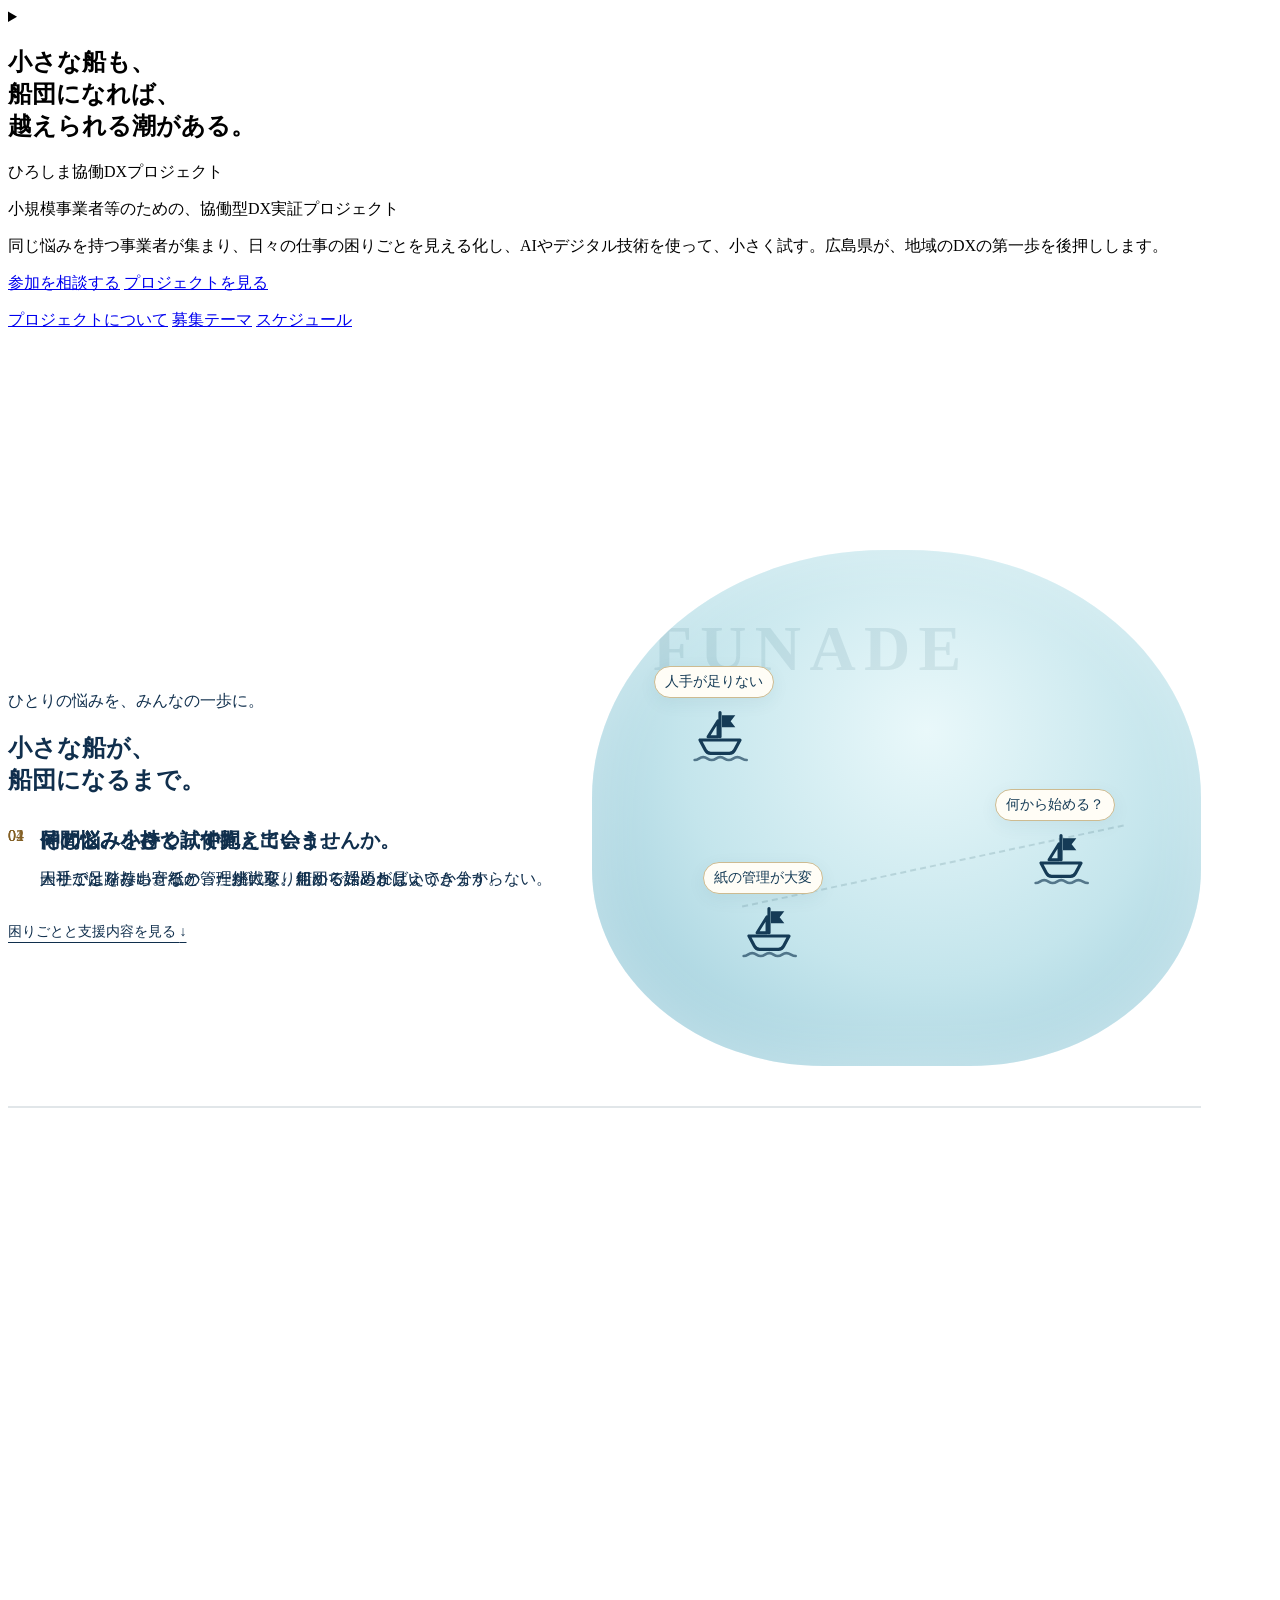
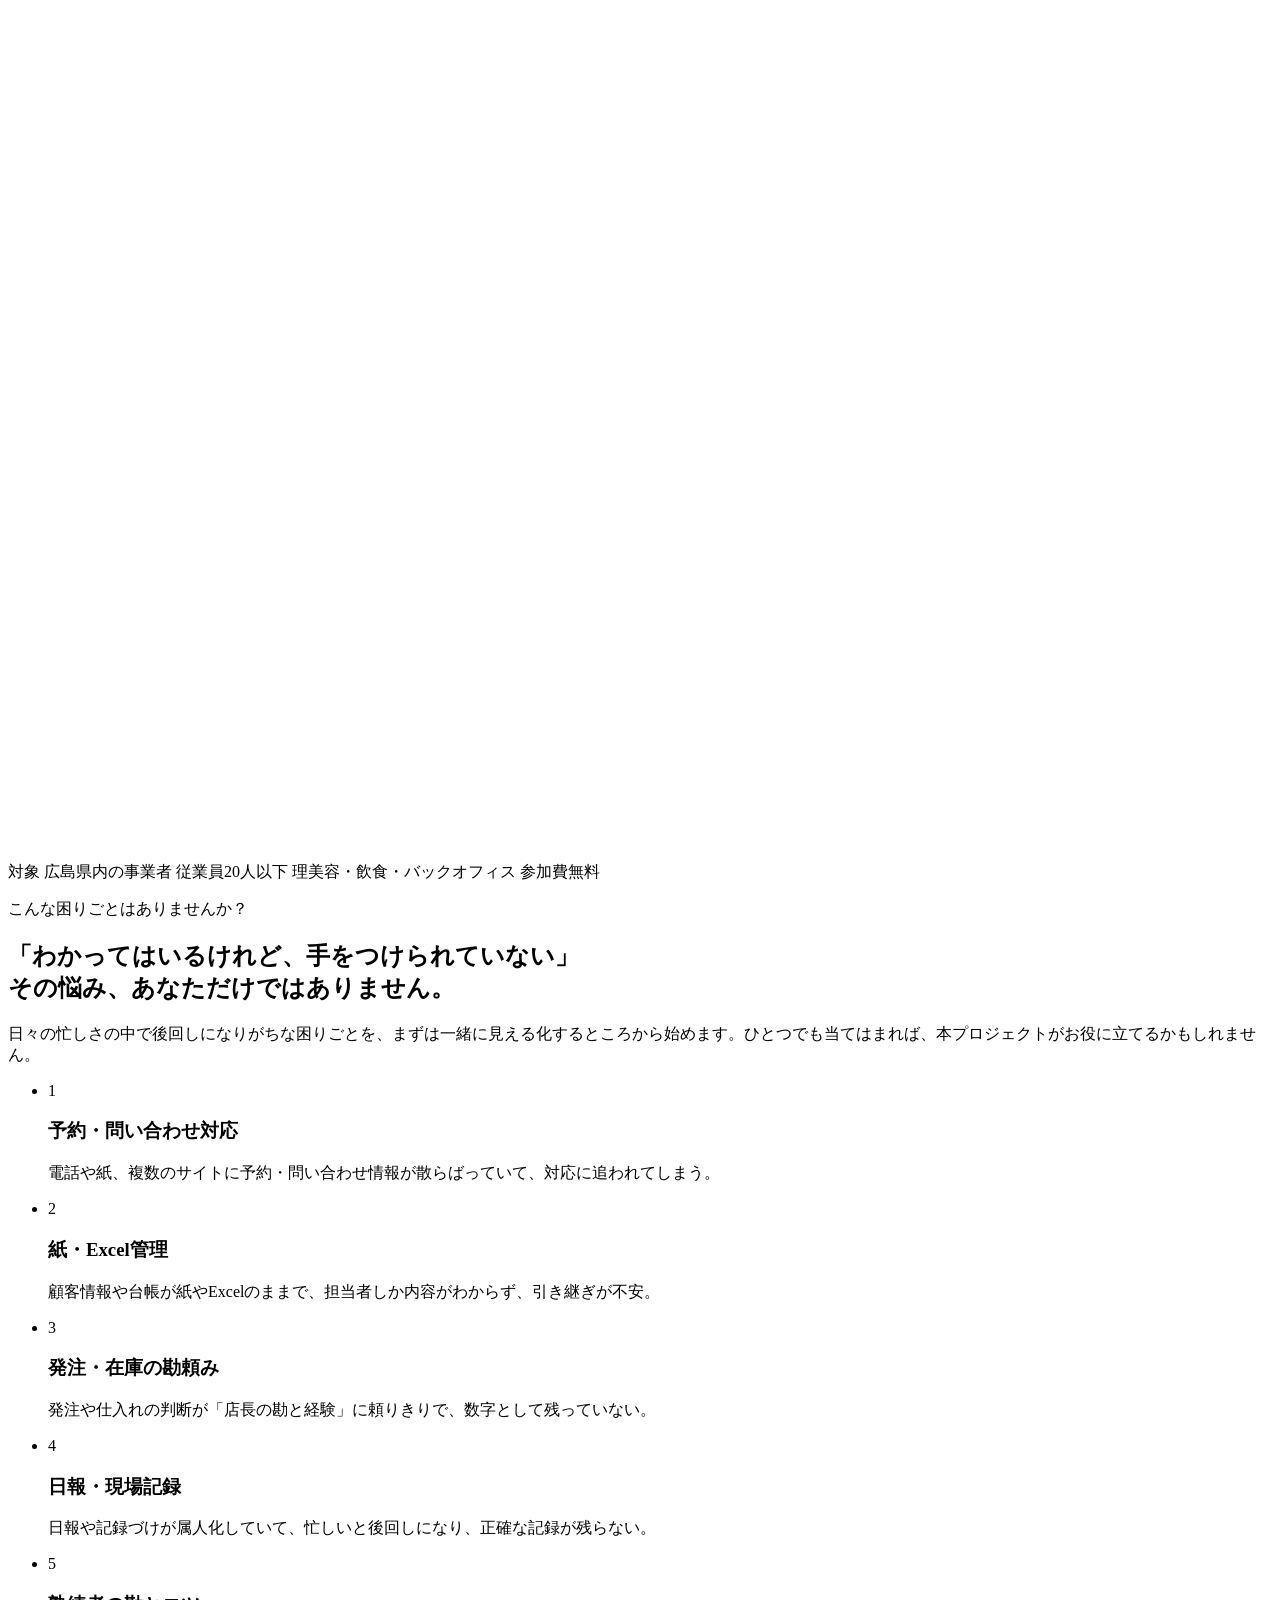
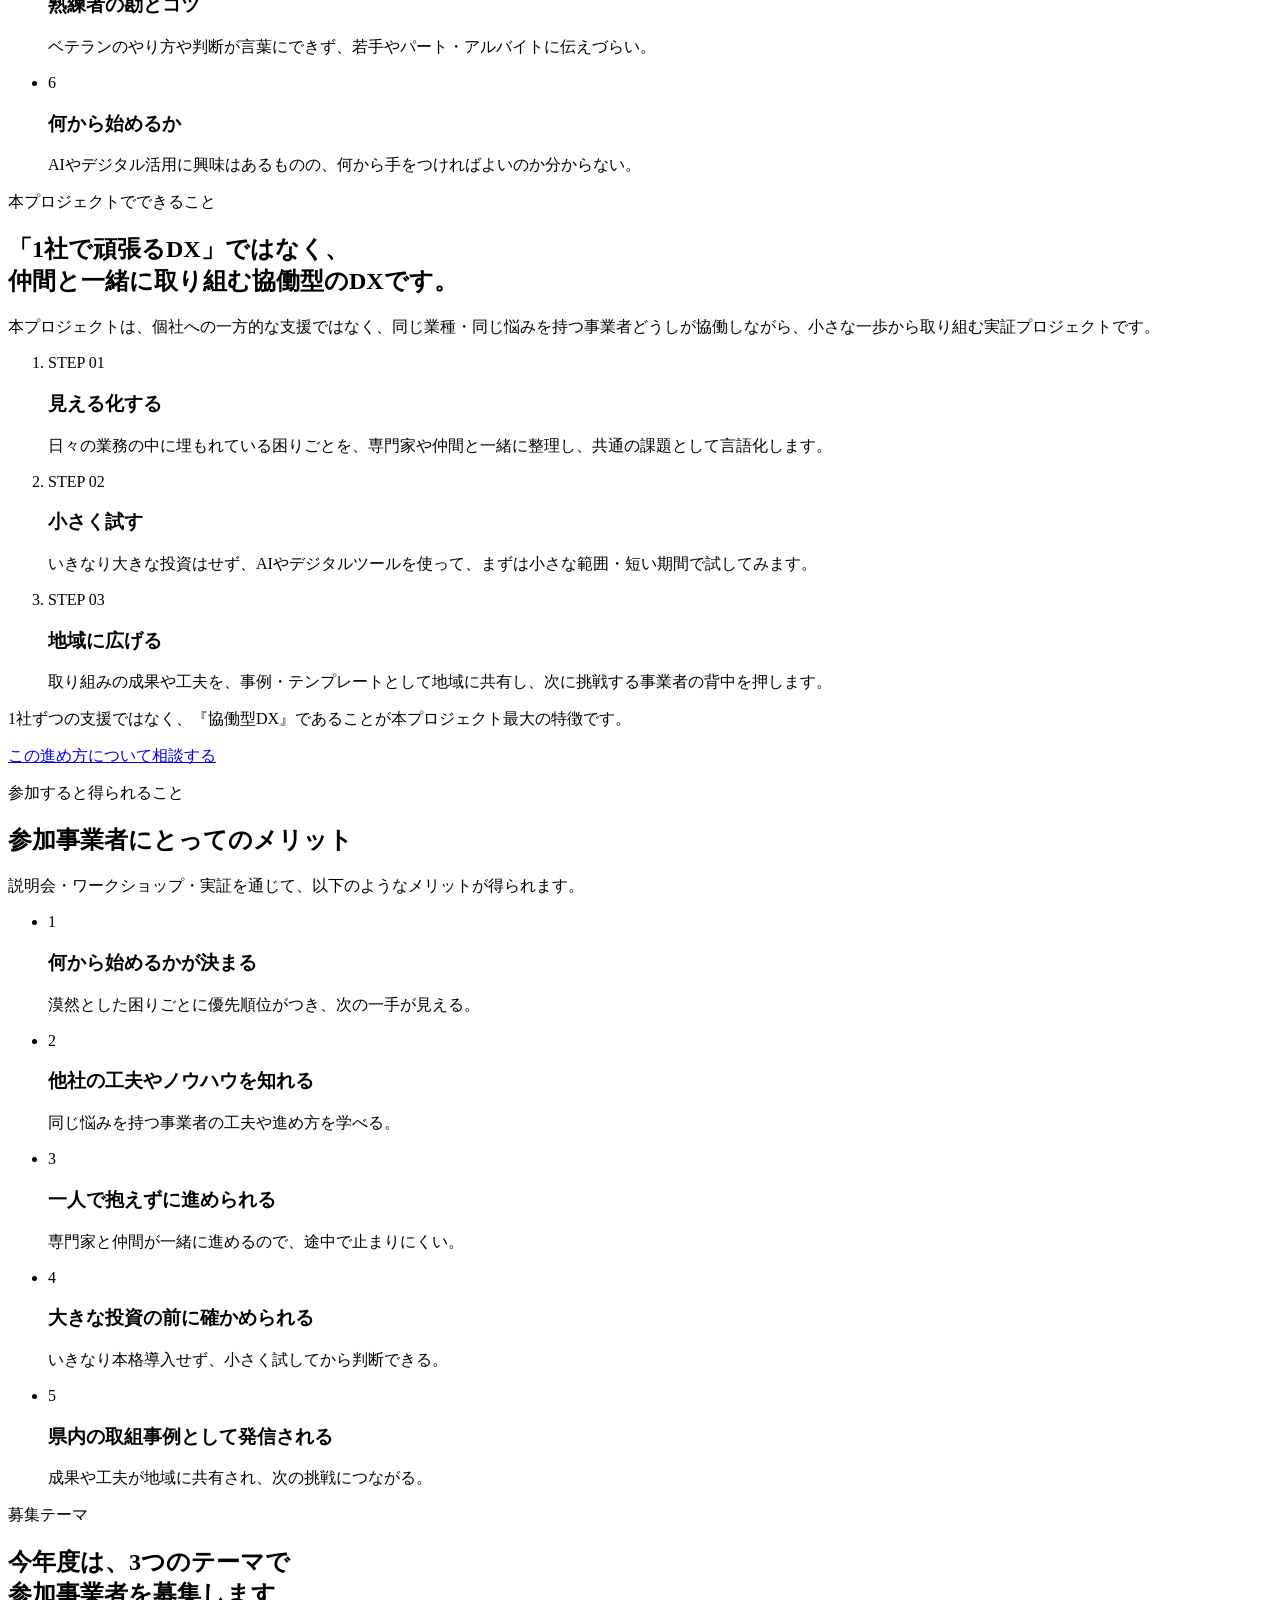
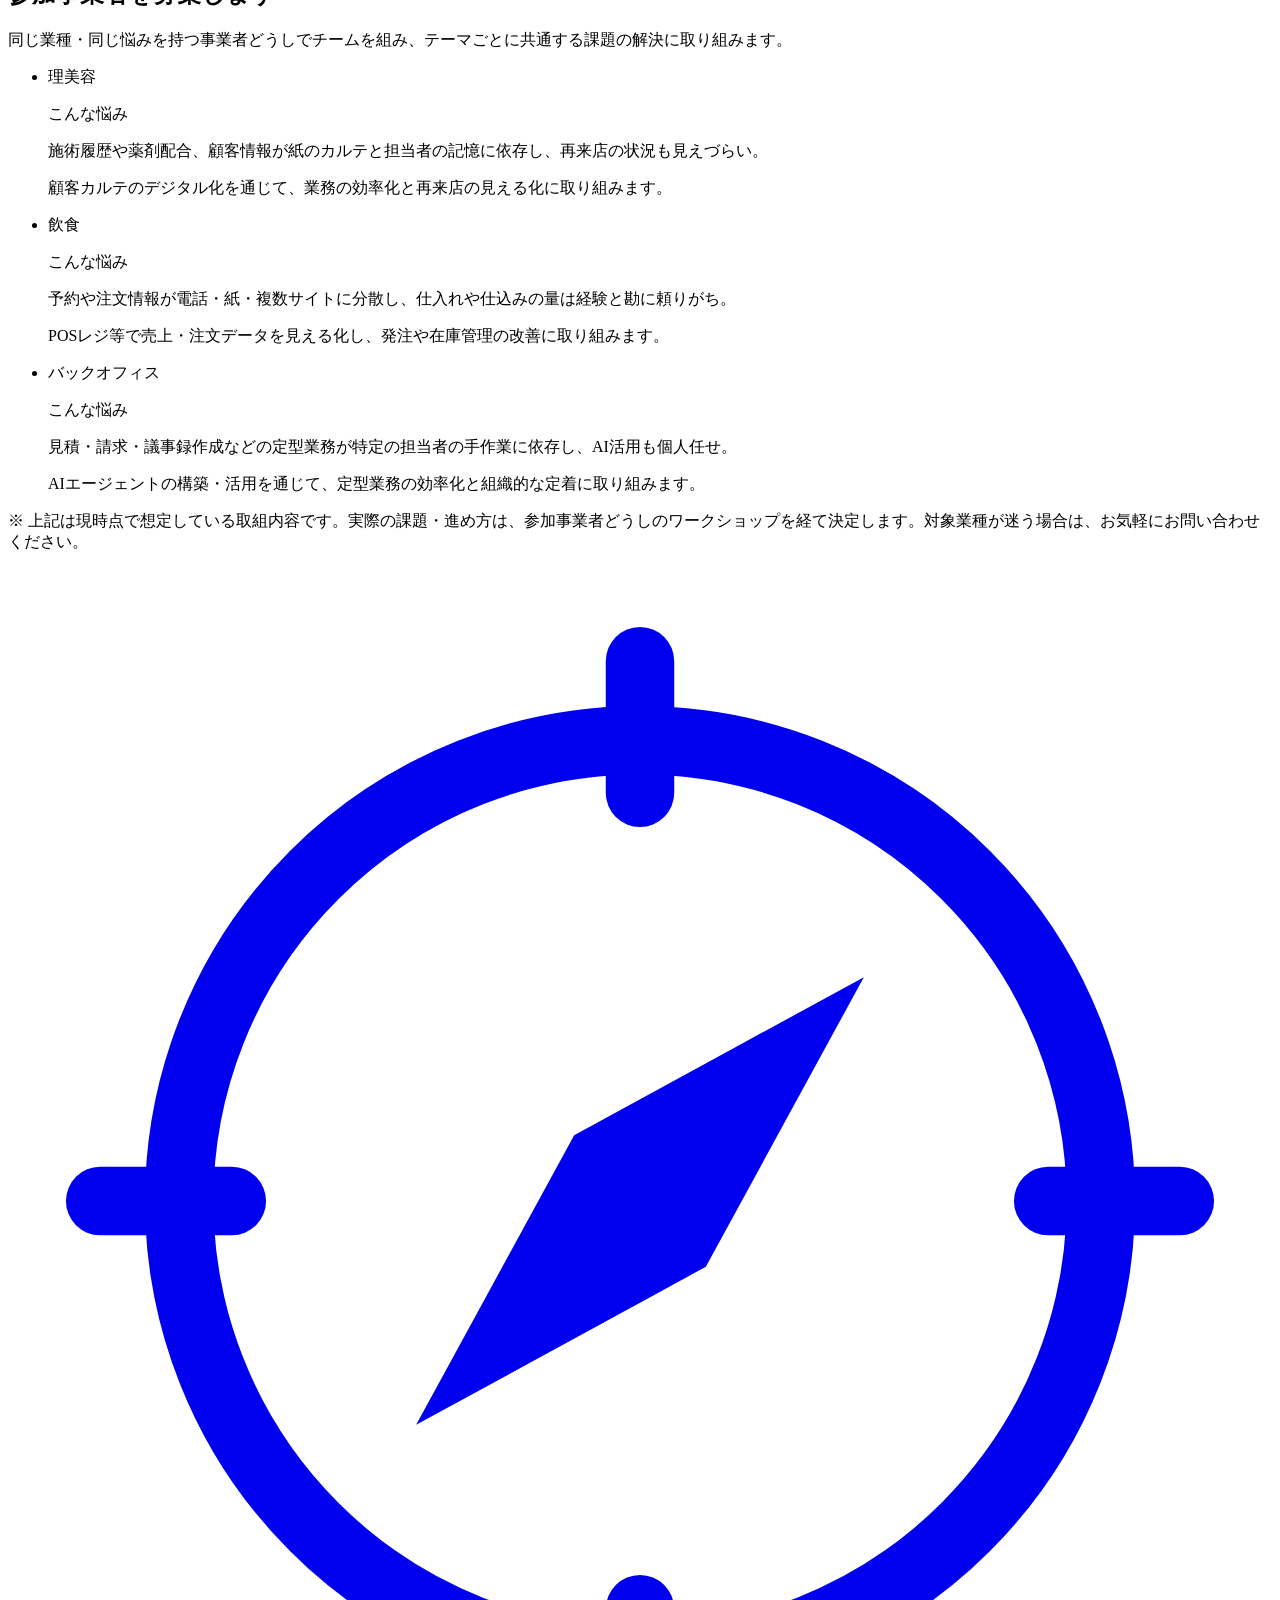
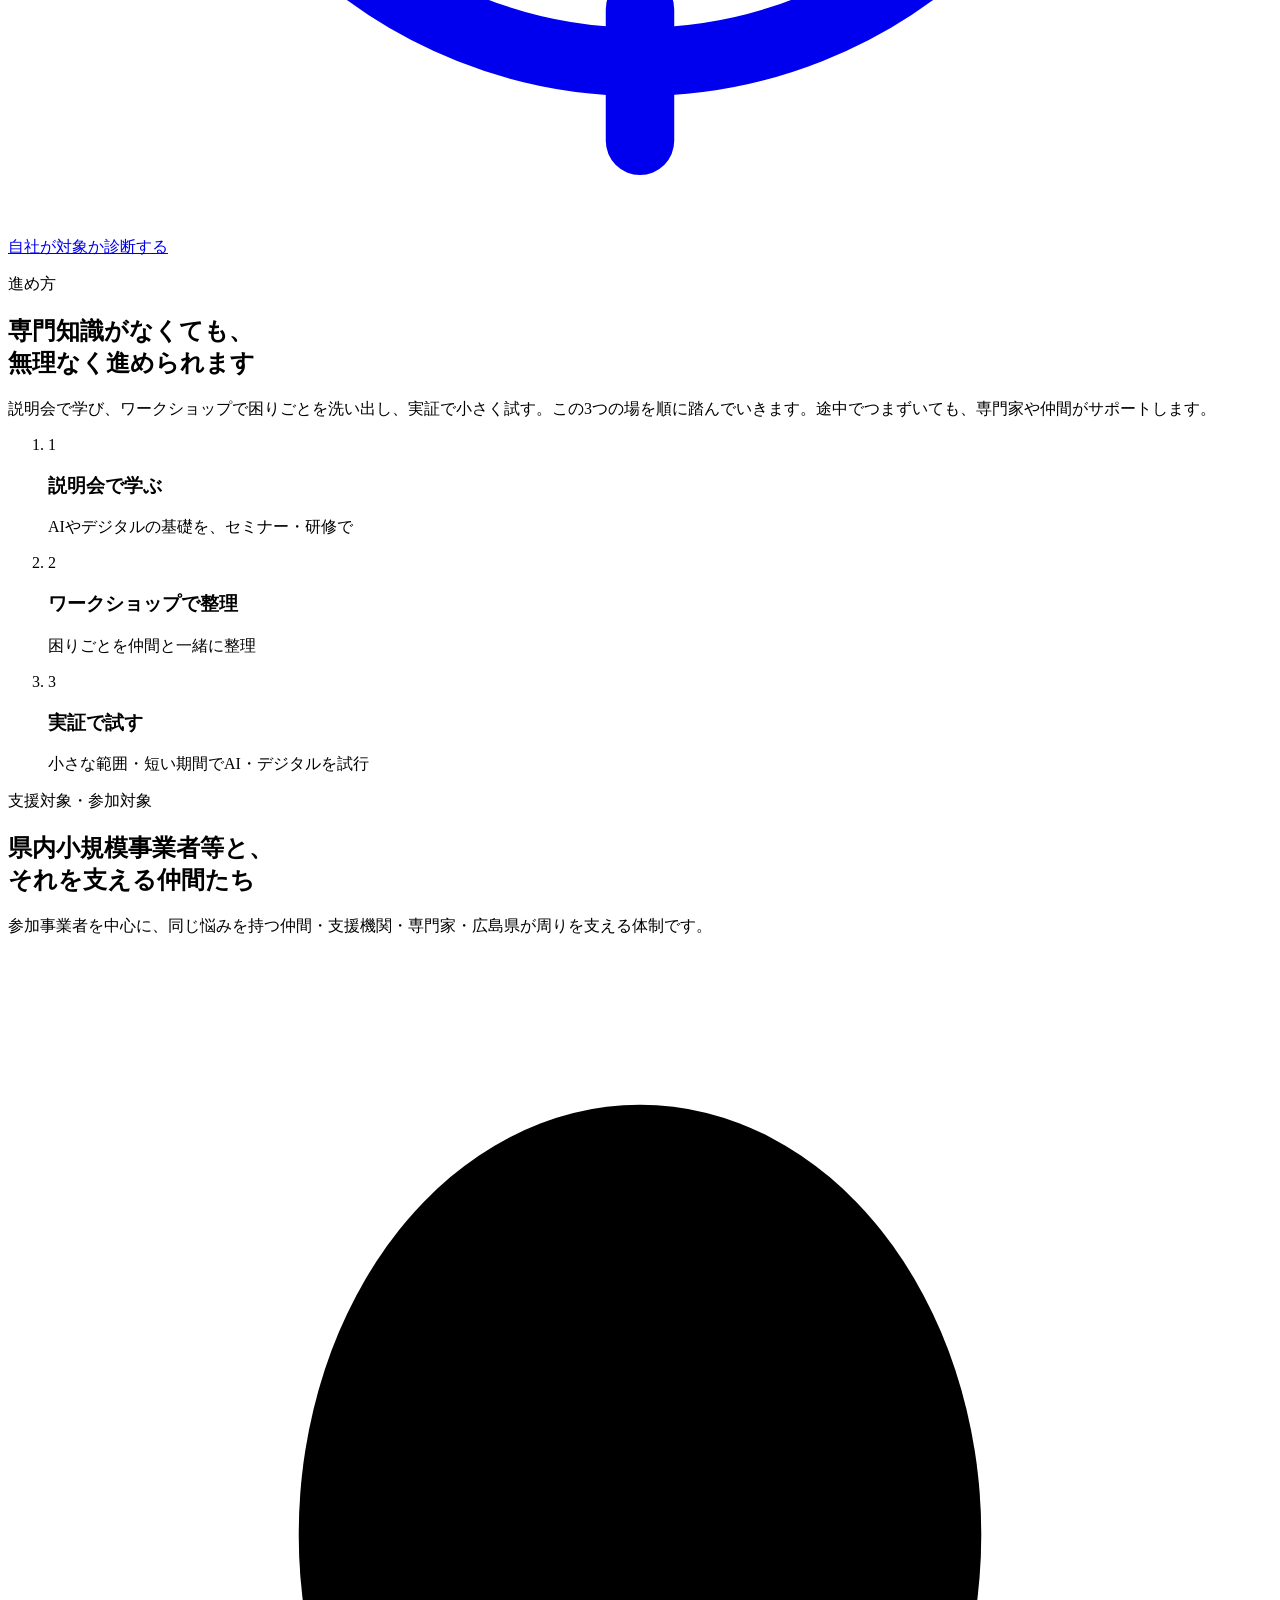
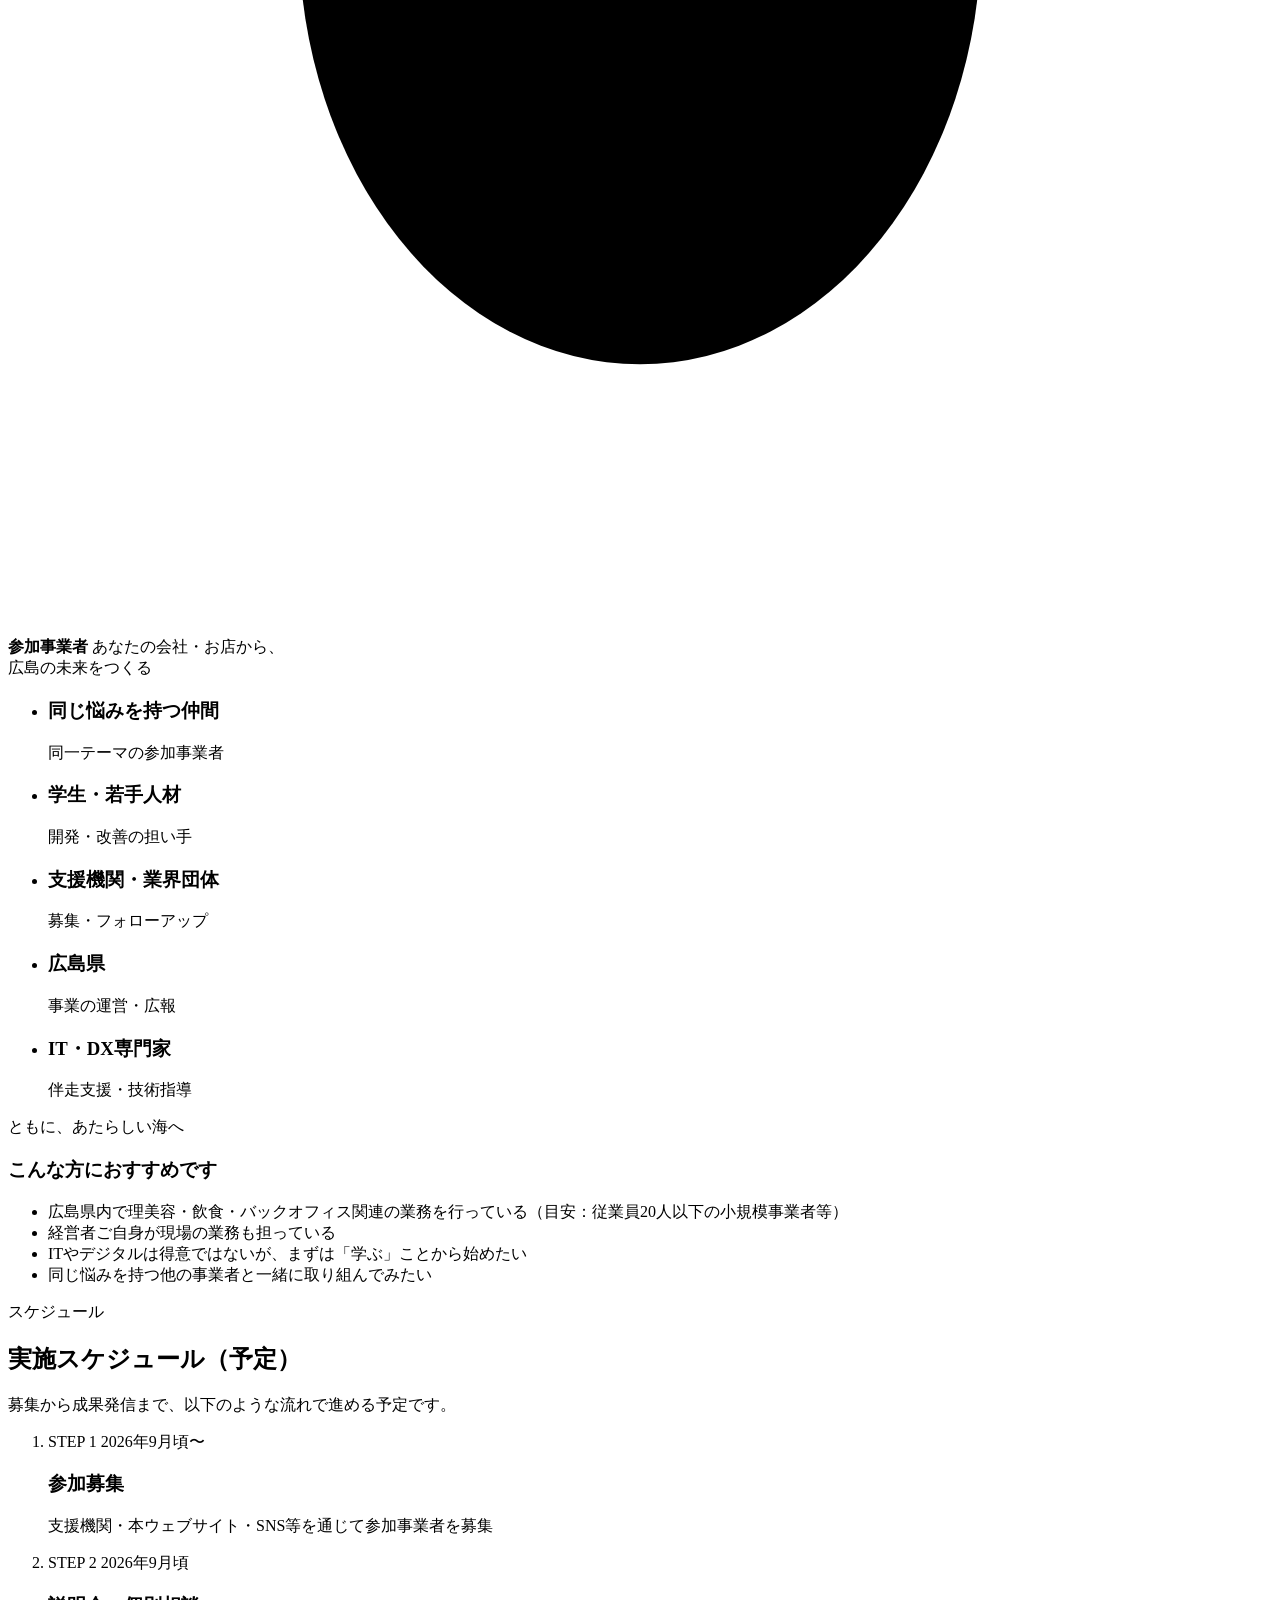
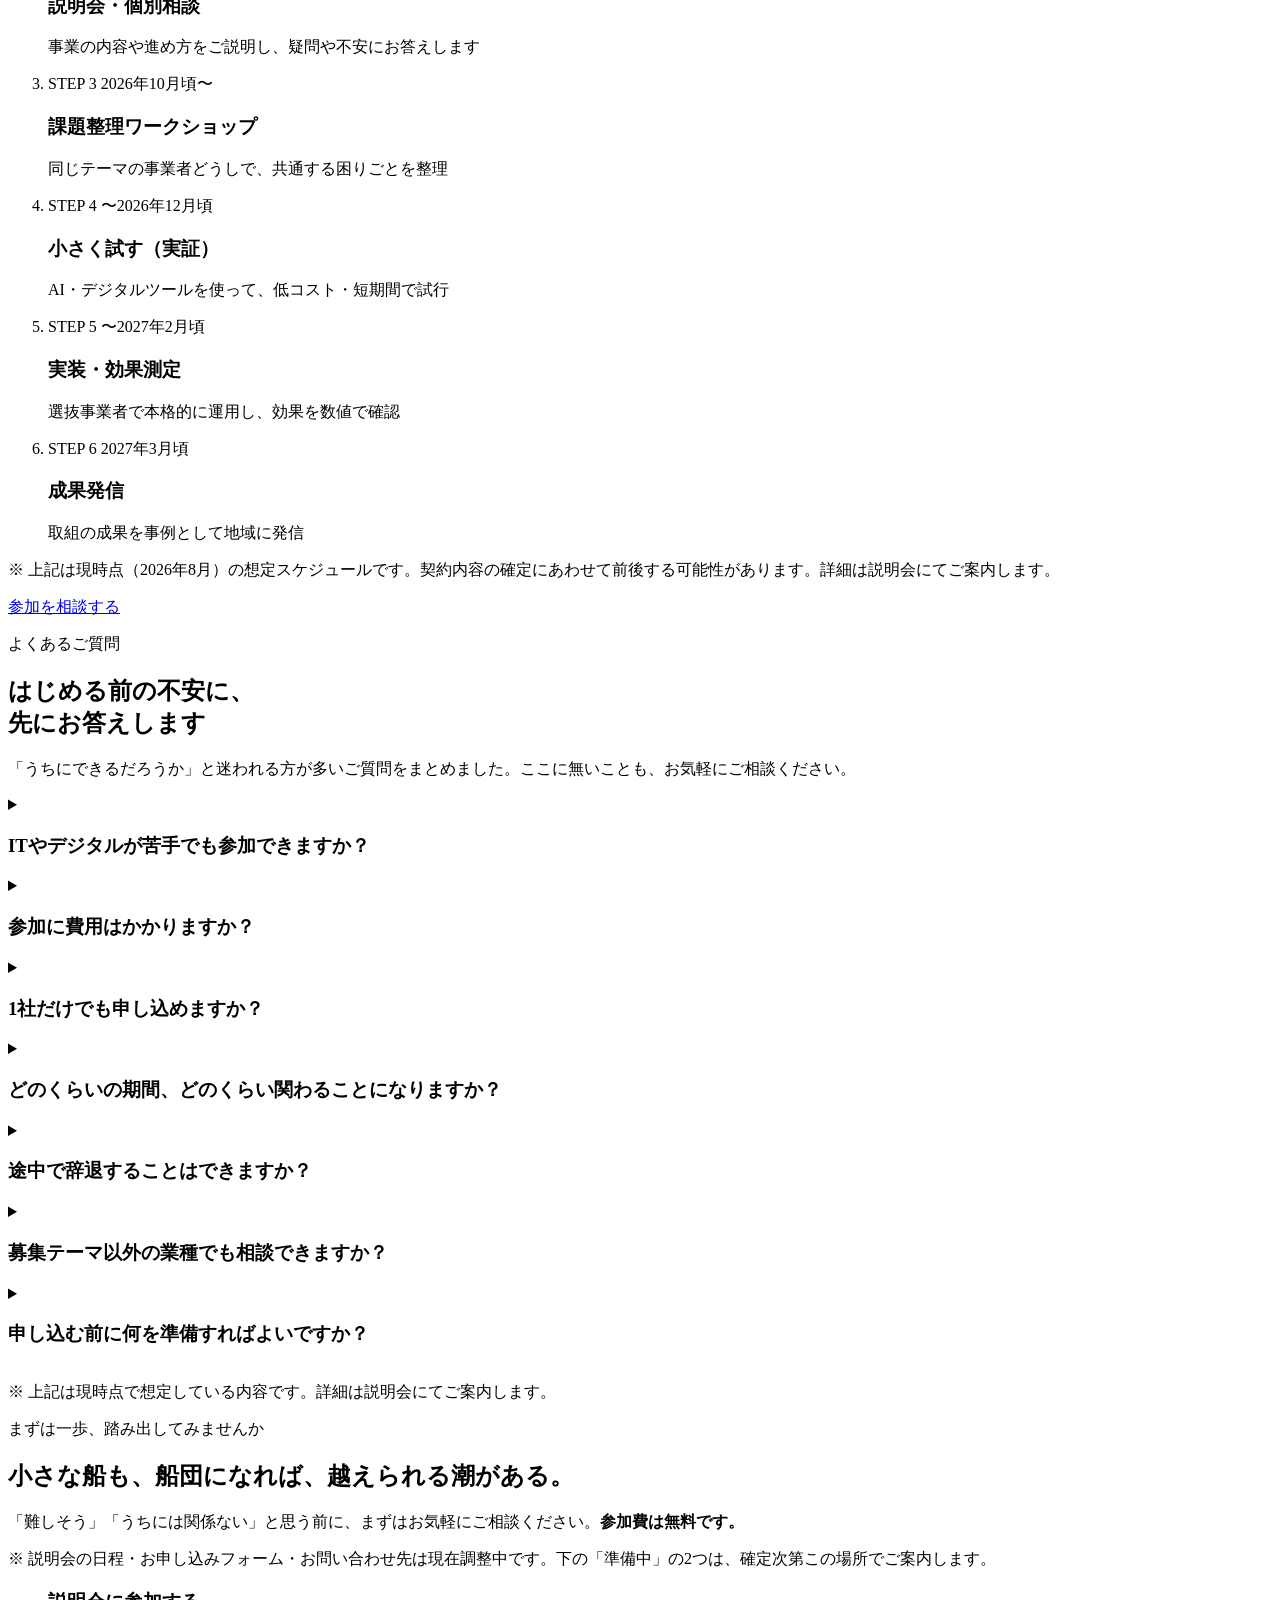
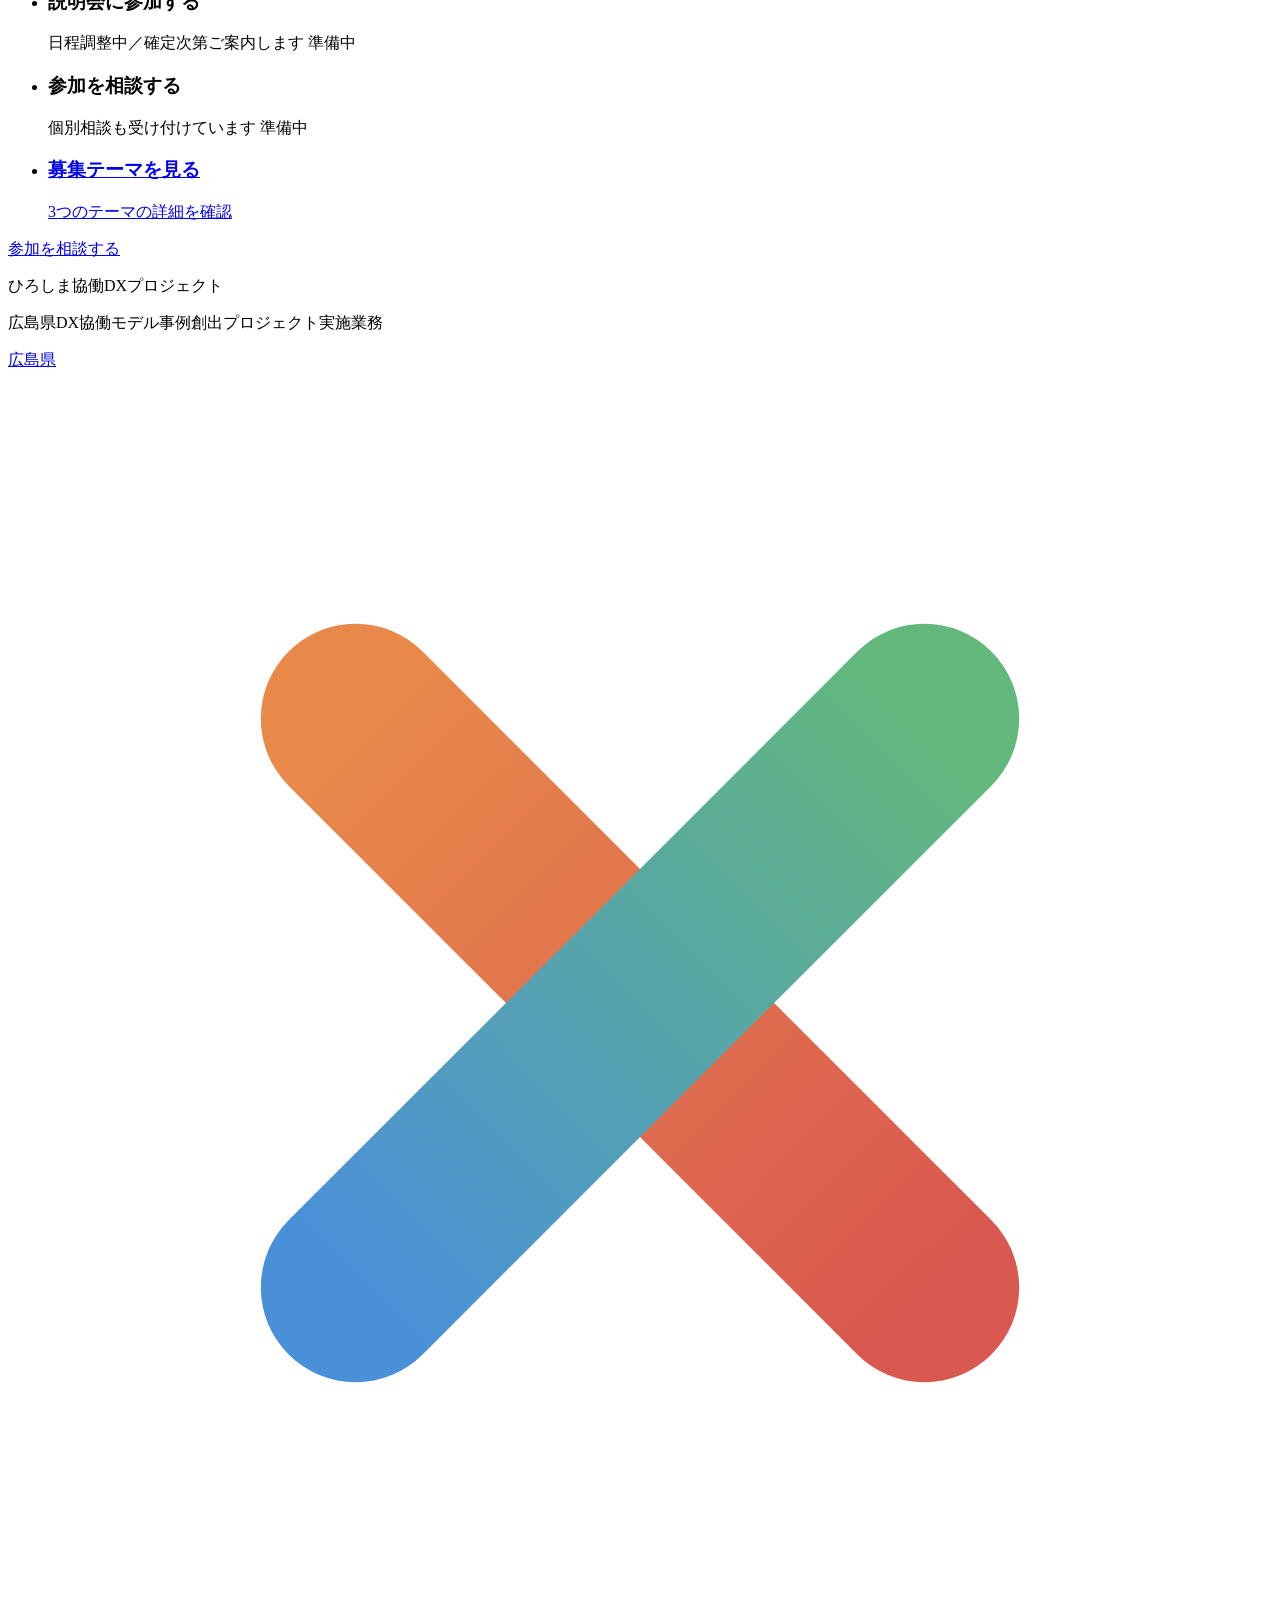
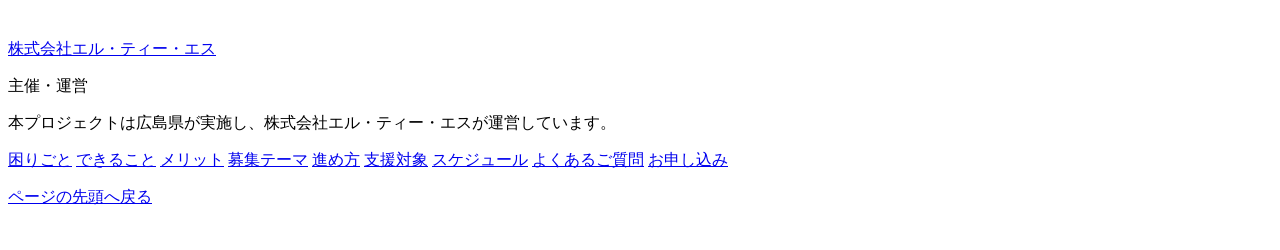
==== test/index.html @ 4c1bdf4c "Publish fleet scroll animation preview at /test without changing homepage" ====
<!DOCTYPE html>
<html lang="ja">
<head>
<meta charset="UTF-8">
<meta name="viewport" content="width=device-width, initial-scale=1">
<title>ひろしま協働DXプロジェクト｜小さな船も、船団になれば、越えられる潮がある。</title>
<meta name="description" content="広島県の小規模事業者等のための、協働型DX実証プロジェクト。同じ悩みを持つ事業者が集まり、困りごとを見える化し、AIやデジタル技術で小さく試します。">
<link rel="preconnect" href="https://fonts.googleapis.com">
<link rel="preconnect" href="https://fonts.gstatic.com" crossorigin>
<link href="https://fonts.googleapis.com/css2?family=Noto+Serif+JP:wght@600;700&family=Noto+Sans+JP:wght@400;500;700&display=swap" rel="stylesheet">
<link rel="stylesheet" href="/hiroshiyama_DX_PJ/style.css">
<!-- ヒーローの絵はCSSの background-image なので、ブラウザは style.css を
     読み終えるまで存在に気づけない。外部のフォントの読み込みも間に挟まるので、
     遅い回線では最初に見える絵の取得が後ろへずれる。先に取りに行かせる。
     media で昼の横／縦を出し分ける（CSSの切り替え条件と同じ形）。
     夜の絵は使う人だけが読むよう、script.js 側の先読みに任せる。 -->
<link rel="preload" as="image" fetchpriority="high"
      href="/hiroshiyama_DX_PJ/assets/img/backgrounds/hero-scene-wide.jpg"
      media="(min-width:1100px), (min-width:768px) and (min-aspect-ratio:13/10)">
<link rel="preload" as="image" fetchpriority="high"
      href="/hiroshiyama_DX_PJ/assets/img/backgrounds/hero-mobile.jpg"
      media="(max-aspect-ratio:13/10) and (max-width:1099px), (max-width:767px)">
<link rel="icon" href="/hiroshiyama_DX_PJ/assets/img/icons/logo-mark.png" type="image/png">
<meta property="og:type" content="website">
<meta property="og:title" content="ひろしま協働DXプロジェクト｜小さな船も、船団になれば、越えられる潮がある。">
<meta property="og:description" content="広島県の小規模事業者等のための、協働型DX実証プロジェクト。同じ悩みを持つ事業者が集まり、困りごとを見える化し、AIやデジタル技術で小さく試します。">
<meta property="og:image" content="/hiroshiyama_DX_PJ/assets/img/backgrounds/hero-scene-wide.jpg">
<meta name="twitter:card" content="summary_large_image">
<meta name="robots" content="noindex, nofollow">
<style>
/* Fleet narrative: isolated from the existing hero, creatures and night switch. */
.fleet-story{position:relative;margin:0;padding:48px 0;color:#102f4d}
.fleet-layout{display:grid;grid-template-columns:1fr 1.12fr;gap:40px;align-items:center}
.fleet-copy h2{margin:20px 0 28px}
.fleet-chapters{list-style:none;padding:0;margin:0;display:grid;gap:20px}
.fleet-chapters li{display:flex;gap:16px;align-items:flex-start}
.fleet-chapters li>span{font-family:var(--serif);color:#836025;font-size:16px;padding-top:3px}
.fleet-chapters h3{font-size:20px;line-height:1.6;margin:0 0 8px}
.fleet-chapters p{font-size:16px;line-height:1.9;margin:0}
.fleet-skip{display:inline-block;margin-top:28px;font-size:14px;text-underline-offset:6px;color:inherit}
.fleet-skip:focus-visible{outline:3px solid #8b662e;outline-offset:6px}
.fleet-ocean{position:relative;aspect-ratio:1.18;min-width:0;overflow:hidden;border-radius:48% 48% 38% 38%;background:radial-gradient(ellipse at 55% 35%,#e9f8fa 0%,#c4e5ec 52%,#95c7d7 100%);box-shadow:inset 0 0 60px #ffffff60}
.fleet-watermark{position:absolute;left:10%;top:12%;font-size:clamp(32px,5vw,68px);letter-spacing:.13em;color:#174d6319;font-weight:700}
.fleet-route{position:absolute;left:24%;right:12%;top:61%;height:1px;border-top:2px dashed #62899480;transform:rotate(-12deg);opacity:.5}
.fleet-boat{position:absolute;left:var(--x);top:var(--y);width:64px;transform:translate(-50%,-50%);color:#153b56;text-align:center;will-change:auto}
.fleet-boat svg{display:block;width:100%;height:auto;padding:6px}
.fleet-boat-0{--x:46%;--y:42%}
.fleet-boat-1{--x:31%;--y:61%}
.fleet-boat-2{--x:57%;--y:65%}
.fleet-boat-3{--x:73%;--y:44%;color:#78521b}
.fleet-label{position:absolute;bottom:100%;left:50%;transform:translateX(-50%);white-space:nowrap;background:#fffdf6;border:1px solid #cdbb91;border-radius:999px;padding:6px 10px;font-size:14px;color:#153b56;box-shadow:0 5px 18px #244f6010}
.fleet-destination{position:absolute;bottom:10%;left:8%;right:8%;text-align:center;font-size:16px;font-weight:700;color:#173b51}
.fleet-destination span{margin-left:8px}
.fleet-progress{display:none}
.fleet-story.is-enhanced .fleet-chapters{display:grid}
.fleet-story.is-enhanced .fleet-chapters li{grid-area:1/1;opacity:0;visibility:hidden;pointer-events:none}
.fleet-story.is-enhanced .fleet-chapters li.is-current{opacity:1;visibility:visible}
.fleet-story.is-enhanced .fleet-progress{display:block;grid-column:1/-1;height:2px;background:#173b5120}
.fleet-progress>span{display:block;width:100%;height:100%;background:#967137;transform:scaleX(var(--fleet-p,0));transform-origin:left}
.fleet-story.is-pinned{height:235svh;padding:0}
.fleet-story.is-pinned .fleet-stage{position:sticky;top:0;min-height:100svh;display:flex;align-items:center;padding:48px 0}
.fleet-story.is-pinned .fleet-layout{width:min(100% - 48px,var(--wrap))}
.is-night .fleet-story{color:#edf6fb}
.is-night .fleet-chapters li>span{color:#e1c687}
.is-night .fleet-ocean{background:radial-gradient(ellipse at 55% 35%,#244e64,#112e46);box-shadow:inset 0 0 60px #081d3630}
.is-night .fleet-boat{color:#d9edf5}
.is-night .fleet-boat-3{color:#e7c786}
.is-night .fleet-watermark{color:#d4eef01a}
.is-night .fleet-destination{color:#eaf5fb}
@media(max-width:767px){
 .fleet-story{padding:36px 0}
 .fleet-layout{grid-template-columns:1fr;gap:24px}
 .fleet-copy h2{font-size:28px;margin:16px 0 24px}
 .fleet-chapters h3{font-size:18px}
 .fleet-ocean{aspect-ratio:1.3;max-width:520px;width:100%;margin:auto}
 .fleet-boat{width:48px}
 .fleet-label{font-size:14px;padding:4px 7px}
 .fleet-destination{font-size:14px;bottom:7%}
 .fleet-watermark{font-size:36px}
 .fleet-story.is-enhanced .fleet-chapters{min-height:160px}
}
@media(prefers-reduced-motion:reduce){
 .fleet-story .fleet-boat{will-change:auto}
}

</style>
</head>
<body>

<!-- スマホ用の目次（767px以下でだけ出る）。
     スマホではヒーローのページ内ナビを出しておらず、途中から別の節へ飛ぶ
     手段がフッターの目次（最下部）しか無かった（依頼主 2026-09-08）。

     開閉は <details> が持っている。**JSが無くても開いて閉じられる。**
     script.js は「リンクを押したら閉じる」「Escで閉じる」だけを上乗せする。

     本文より前に置いてあるのは、キーボードで最初に辿り着けるようにするため。 -->
<details class="menu" id="menu">
  <summary class="menu-btn" aria-label="メニュー"><span class="menu-bars" aria-hidden="true"></span></summary>
  <nav class="menu-panel" aria-label="メニュー">
    <a href="#what">できること</a>
    <a href="#benefit">メリット</a>
    <a href="#themes">募集テーマ</a>
    <a href="#flow">進め方</a>
    <a href="#entry">お申し込み</a>
    <a class="menu-cta" href="#entry">参加を相談する</a>
  </nav>
</details>

<main>

<!-- ============================================================
     1. ヒーロー（水面）
     ============================================================ -->
<section id="hero" class="section tier-shallow hero" aria-label="ファーストビュー">
  <div class="hero-art" aria-hidden="true"></div>

  <div class="wrap hero-inner">
    <div class="hero-panel">
      <h1 class="hero-title"><span class="brush brush-gold">小さな</span>船も、<br>船団になれば、<br>越えられる<span class="brush brush-blue">潮がある</span>。</h1>

      <!-- 名前に3秒マウスを乗せると、ページ全体が夜の海に切り替わる
           （script.js）。もう一度3秒乗せると昼へ戻る。隠し要素だが、
           キーボードでも Enter / Space で同じことができるようにしてある。
           JSが動かなくても、ただの見出しとして成立する。 -->
      <p class="hero-brand" data-nightswitch tabindex="0" role="button"
         aria-pressed="false" aria-label="FUNADE ひろしま協働DXプロジェクト。昼と夜の背景を切り替えます">
        <!-- ロゴは文字段の幅いっぱいに置く。もらった完成イメージでは
             「ロゴの幅＝タイトルの行幅（画面の約38%）」で、左端もタイトルと
             揃っている。小さく中央寄りに置くと締まらない。
             389px以下だけ縦組み（印の下に文字）に切り替える。横組みのままだと
             印と文字を狭い幅に詰め込むぶん、文字が小さくなりすぎる。
             どちらも同じ内容なので読み上げは <img> の alt 1つで足りる。 -->
        <picture class="hero-logo">
          <source media="(max-width:389px)" srcset="/hiroshiyama_DX_PJ/assets/img/logos/funade-v.webp" width="714" height="520">
          <img src="/hiroshiyama_DX_PJ/assets/img/logos/funade-h.webp" width="1436" height="300"
               alt="FUNADE ともに、あたらしい海へ" onerror="this.closest('picture').remove()">
        </picture>
        <span>ひろしま協働<span class="gold">DX</span>プロジェクト</span>
      </p>
      <p class="hero-sub">小規模事業者等のための、協働型DX実証プロジェクト</p>

      <p class="hero-lead">同じ悩みを持つ事業者が集まり、日々の仕事の困りごとを見える化し、AIやデジタル技術を使って、小さく試す。広島県が、地域のDXの第一歩を後押しします。</p>

      <p class="hero-cta">
        <a class="btn btn-primary" href="#entry">参加を相談する</a>
        <a class="btn btn-ghost" href="#what">プロジェクトを見る</a>
      </p>
    </div>

    <nav class="hero-nav" aria-label="ページ内リンク">
      <a href="#what">プロジェクトについて<span class="chev" aria-hidden="true"></span></a>
      <a href="#themes">募集テーマ<span class="chev" aria-hidden="true"></span></a>
      <a href="#schedule">スケジュール<span class="chev" aria-hidden="true"></span></a>
    </nav>
  </div>
</section>

<!-- 協働を船団で伝える。JSなし・動き軽減時は全説明と完成形を表示。 -->
<section id="fleet-story" class="fleet-story" aria-labelledby="fleet-title">
  <div class="fleet-stage">
    <div class="wrap fleet-layout">
      <div class="fleet-copy">
        <p class="eyebrow">ひとりの悩みを、みんなの一歩に。</p>
        <h2 id="fleet-title">小さな船が、<br>船団になるまで。</h2>
        <ol class="fleet-chapters">
          <li><span>01</span><div><h3>その悩み、ひとりで抱えていませんか。</h3><p>人手が足りない。紙の管理が大変。何から始めればいいか分からない。</p></div></li>
          <li><span>02</span><div><h3>同じ悩みを持つ、仲間と出会う。</h3><p>困りごとを持ち寄ると、一緒に取り組める課題が見えてきます。</p></div></li>
          <li><span>03</span><div><h3>専門家も加わり、進め方を考える。</h3><p>AIやデジタルの専門家が、最初の一歩を一緒に考えます。</p></div></li>
          <li><span>04</span><div><h3>仲間と、小さく試す。</h3><p>一社では踏み出せなかった挑戦を、船団で始めましょう。</p></div></li>
        </ol>
        <a class="fleet-skip" href="#pain">困りごとと支援内容を見る <span aria-hidden="true">↓</span></a>
      </div>
      <div class="fleet-ocean" role="img" aria-label="同じ悩みを持つ3隻の船に専門家の船が加わり、船団として同じ方向へ進む図">
        <span class="fleet-watermark" aria-hidden="true">FUNADE</span>
        <div class="fleet-route" aria-hidden="true"></div>
        <div class="fleet-boat fleet-boat-0" aria-hidden="true"><span class="fleet-label">人手が足りない</span><svg viewBox="0 0 48 48"><use href="#ic-ship"></use></svg></div><div class="fleet-boat fleet-boat-1" aria-hidden="true"><span class="fleet-label">紙の管理が大変</span><svg viewBox="0 0 48 48"><use href="#ic-ship"></use></svg></div><div class="fleet-boat fleet-boat-2" aria-hidden="true"><span class="fleet-label">何から始める？</span><svg viewBox="0 0 48 48"><use href="#ic-ship"></use></svg></div><div class="fleet-boat fleet-boat-3" aria-hidden="true"><span class="fleet-label">専門家</span><svg viewBox="0 0 48 48"><use href="#ic-ship"></use></svg></div>
        <p class="fleet-destination" aria-hidden="true">ともに、あたらしい海へ <span>→</span></p>
      </div>
      <div class="fleet-progress" aria-hidden="true"><span></span></div>
    </div>
  </div>
</section>

<!-- ヒーロー直後から main の終わりまでを覆うレール。
     この最後に追従CTAを置く。position:sticky の bottom は「下へ流れ去る
     のを止める」働きなので、要素の自然位置がレールの末尾＝常に画面の下に
     あることで、ずっと下端に留まる。レールの上端より上へは動けないので、
     ヒーローを読み終えるまでは現れない。JSは要らない。 -->
<div class="cta-rail">

<!-- 対象条件をページの頭で示す。「うちは対象か」がこの読み手の最初の関門
     なのに、これまでは8つ目のセクション（支援体制）まで出てこなかった。
     ここに置く4つはすべて確定している内容。カードにもイラストにもせず、
     1行の帯に留めるのは、ヒーローの余韻を切らずに事実だけ渡すため。 -->
<div class="wrap">
  <p class="terms-bar">
    <span class="terms-label">対象</span>
    <span class="terms-item">広島県内の事業者</span>
    <span class="terms-item">従業員20人以下</span>
    <span class="terms-item">理美容・飲食・バックオフィス</span>
    <span class="terms-free">参加費無料</span>
  </p>
</div>
<!-- ============================================================
     2. 困りごと（浅瀬）
     ============================================================ -->
<section id="pain" class="section sec-pain tier-shallow" aria-labelledby="pain-h">
  <div class="creatures" aria-hidden="true">
    <img class="creature a-swim s1" src="/hiroshiyama_DX_PJ/assets/img/creatures/fish-school-1.webp" width="340" height="176" alt="" loading="lazy" decoding="async" onerror="this.remove()">
    <img class="creature a-sway s2" src="/hiroshiyama_DX_PJ/assets/img/creatures/seaweed.webp" width="230" height="723" alt="" loading="lazy" decoding="async" onerror="this.remove()">
    <img class="creature a-swim s3" src="/hiroshiyama_DX_PJ/assets/img/creatures/fish-school-2.webp" width="340" height="144" alt="" loading="lazy" decoding="async" onerror="this.remove()">
    <img class="creature a-swim s4" src="/hiroshiyama_DX_PJ/assets/img/creatures/fish-school-1.webp" width="340" height="176" alt="" loading="lazy" decoding="async" onerror="this.remove()">
    <img class="creature a-sway s5" src="/hiroshiyama_DX_PJ/assets/img/creatures/seaweed.webp" width="230" height="723" alt="" loading="lazy" decoding="async" onerror="this.remove()">
    <img class="creature a-crawl b1" src="/hiroshiyama_DX_PJ/assets/img/creatures/crab-blue.webp" width="460" height="285" alt="" loading="lazy" decoding="async" onerror="this.remove()">
  </div>
  <div class="wrap">
    <p class="eyebrow">こんな困りごとはありませんか？</p>
    <h2 id="pain-h"><span class="h-rule">「わかってはいるけれど、手をつけられていない」<br>その悩み、あなただけではありません。</span></h2>
    <p class="lead">日々の忙しさの中で後回しになりがちな困りごとを、まずは一緒に見える化するところから始めます。ひとつでも当てはまれば、本プロジェクトがお役に立てるかもしれません。</p>

    <ul class="grid grid-3">
      <li class="card">
        <div class="card-head"><span class="num">1</span><h3 class="card-title">予約・問い合わせ対応</h3></div>
        <p>電話や紙、複数のサイトに予約・問い合わせ情報が散らばっていて、対応に追われてしまう。</p>
        <img class="vignette" src="/hiroshiyama_DX_PJ/assets/img/icons/pain/icon-1.webp" width="360" height="346" alt="" loading="lazy" decoding="async" onerror="this.remove()">
      </li>
      <li class="card">
        <div class="card-head"><span class="num">2</span><h3 class="card-title">紙・Excel管理</h3></div>
        <p>顧客情報や台帳が紙やExcelのままで、担当者しか内容がわからず、引き継ぎが不安。</p>
        <img class="vignette" src="/hiroshiyama_DX_PJ/assets/img/icons/pain/icon-2.webp" width="360" height="323" alt="" loading="lazy" decoding="async" onerror="this.remove()">
      </li>
      <li class="card">
        <div class="card-head"><span class="num">3</span><h3 class="card-title">発注・在庫の勘頼み</h3></div>
        <p>発注や仕入れの判断が「店長の勘と経験」に頼りきりで、数字として残っていない。</p>
        <img class="vignette" src="/hiroshiyama_DX_PJ/assets/img/icons/pain/icon-3.webp" width="360" height="335" alt="" loading="lazy" decoding="async" onerror="this.remove()">
      </li>
      <li class="card">
        <div class="card-head"><span class="num">4</span><h3 class="card-title">日報・現場記録</h3></div>
        <p>日報や記録づけが属人化していて、忙しいと後回しになり、正確な記録が残らない。</p>
        <img class="vignette" src="/hiroshiyama_DX_PJ/assets/img/icons/pain/icon-4.webp" width="360" height="281" alt="" loading="lazy" decoding="async" onerror="this.remove()">
      </li>
      <li class="card">
        <div class="card-head"><span class="num">5</span><h3 class="card-title">熟練者の勘とコツ</h3></div>
        <p>ベテランのやり方や判断が言葉にできず、若手やパート・アルバイトに伝えづらい。</p>
        <img class="vignette" src="/hiroshiyama_DX_PJ/assets/img/icons/pain/icon-5.webp" width="360" height="301" alt="" loading="lazy" decoding="async" onerror="this.remove()">
      </li>
      <li class="card">
        <div class="card-head"><span class="num">6</span><h3 class="card-title">何から始めるか</h3></div>
        <p>AIやデジタル活用に興味はあるものの、何から手をつければよいのか分からない。</p>
        <img class="vignette" src="/hiroshiyama_DX_PJ/assets/img/icons/pain/icon-6.webp" width="360" height="323" alt="" loading="lazy" decoding="async" onerror="this.remove()">
      </li>
    </ul>
  </div>
</section>

<!-- ============================================================
     3. できること（中層）
     ============================================================ -->
<section id="what" class="section sec-what tier-mid" aria-labelledby="what-h">
  <div class="creatures" aria-hidden="true">
    <img class="creature a-swim s1" src="/hiroshiyama_DX_PJ/assets/img/creatures/fish-school-2.webp" width="340" height="144" alt="" loading="lazy" decoding="async" onerror="this.remove()">
    <img class="creature a-swim s2" src="/hiroshiyama_DX_PJ/assets/img/creatures/fish-large.webp" width="360" height="217" alt="" loading="lazy" decoding="async" onerror="this.remove()">
    <img class="creature a-swim s3" src="/hiroshiyama_DX_PJ/assets/img/creatures/fish-school-1.webp" width="340" height="176" alt="" loading="lazy" decoding="async" onerror="this.remove()">
    <img class="creature a-sway s4" src="/hiroshiyama_DX_PJ/assets/img/creatures/seaweed.webp" width="230" height="723" alt="" loading="lazy" decoding="async" onerror="this.remove()">
  </div>
  <div class="wrap">
    <p class="eyebrow">本プロジェクトでできること</p>
    <h2 id="what-h"><span class="h-rule">「1社で頑張るDX」ではなく、<br>仲間と一緒に取り組む協働型のDXです。</span></h2>
    <p class="lead">本プロジェクトは、個社への一方的な支援ではなく、同じ業種・同じ悩みを持つ事業者どうしが協働しながら、小さな一歩から取り組む実証プロジェクトです。</p>

    <ol class="grid grid-3">
      <li class="card">
        <p class="step-label">STEP 01</p>
        <h3 class="card-title">見える化する</h3>
        <p>日々の業務の中に埋もれている困りごとを、専門家や仲間と一緒に整理し、共通の課題として言語化します。</p>
        <img class="vignette" src="/hiroshiyama_DX_PJ/assets/img/icons/what/illus-1.webp" width="131" height="200" alt="" loading="lazy" decoding="async" onerror="this.remove()">
      </li>
      <li class="card">
        <p class="step-label">STEP 02</p>
        <h3 class="card-title">小さく試す</h3>
        <p>いきなり大きな投資はせず、AIやデジタルツールを使って、まずは小さな範囲・短い期間で試してみます。</p>
        <img class="vignette" src="/hiroshiyama_DX_PJ/assets/img/icons/what/illus-2.webp" width="146" height="237" alt="" loading="lazy" decoding="async" onerror="this.remove()">
      </li>
      <li class="card">
        <p class="step-label">STEP 03</p>
        <h3 class="card-title">地域に広げる</h3>
        <p>取り組みの成果や工夫を、事例・テンプレートとして地域に共有し、次に挑戦する事業者の背中を押します。</p>
        <img class="vignette" src="/hiroshiyama_DX_PJ/assets/img/icons/what/illus-3.webp" width="185" height="164" alt="" loading="lazy" decoding="async" onerror="this.remove()">
      </li>
    </ol>

    <p class="note">1社ずつの支援ではなく、『協働型DX』であることが本プロジェクト最大の特徴です。</p>

    <p class="section-cta"><a class="btn btn-accent" href="#entry">この進め方について相談する</a></p>
  </div>
</section>

<!-- ============================================================
     4. メリット（中層）
     ============================================================ -->
<section id="benefit" class="section sec-benefit tier-mid" aria-labelledby="benefit-h">
  <div class="creatures" aria-hidden="true">
    <img class="creature a-swim s1" src="/hiroshiyama_DX_PJ/assets/img/creatures/turtle.webp" width="400" height="329" alt="" loading="lazy" decoding="async" onerror="this.remove()">
    <img class="creature a-swim s3" src="/hiroshiyama_DX_PJ/assets/img/creatures/fish-school-2.webp" width="340" height="144" alt="" loading="lazy" decoding="async" onerror="this.remove()">
    <img class="creature a-glide b1" src="/hiroshiyama_DX_PJ/assets/img/creatures/whale.webp" width="640" height="445" alt="" loading="lazy" decoding="async" onerror="this.remove()">
  </div>
  <div class="wrap">
    <p class="eyebrow">参加すると得られること</p>
    <h2 id="benefit-h"><span class="h-rule">参加事業者にとってのメリット</span></h2>
    <p class="lead">説明会・ワークショップ・実証を通じて、以下のようなメリットが得られます。</p>

    <ul class="grid grid-3">
      <li class="card card-tall">
        <div class="card-head"><span class="num">1</span><h3 class="card-title">何から始めるかが決まる</h3></div>
        <img class="vignette vignette-center" src="/hiroshiyama_DX_PJ/assets/img/icons/benefit/illus-1.webp" width="224" height="156" alt="" loading="lazy" decoding="async" onerror="this.remove()">
        <p>漠然とした困りごとに優先順位がつき、次の一手が見える。</p>
      </li>
      <li class="card card-tall">
        <div class="card-head"><span class="num">2</span><h3 class="card-title">他社の工夫やノウハウを知れる</h3></div>
        <img class="vignette vignette-center" src="/hiroshiyama_DX_PJ/assets/img/icons/benefit/illus-2.webp" width="224" height="156" alt="" loading="lazy" decoding="async" onerror="this.remove()">
        <p>同じ悩みを持つ事業者の工夫や進め方を学べる。</p>
      </li>
      <li class="card card-tall">
        <div class="card-head"><span class="num">3</span><h3 class="card-title">一人で抱えずに進められる</h3></div>
        <img class="vignette vignette-center" src="/hiroshiyama_DX_PJ/assets/img/icons/benefit/illus-3.webp" width="224" height="156" alt="" loading="lazy" decoding="async" onerror="this.remove()">
        <p>専門家と仲間が一緒に進めるので、途中で止まりにくい。</p>
      </li>
      <li class="card card-tall">
        <div class="card-head"><span class="num">4</span><h3 class="card-title">大きな投資の前に確かめられる</h3></div>
        <img class="vignette vignette-center" src="/hiroshiyama_DX_PJ/assets/img/icons/benefit/illus-4.webp" width="224" height="156" alt="" loading="lazy" decoding="async" onerror="this.remove()">
        <p>いきなり本格導入せず、小さく試してから判断できる。</p>
      </li>
      <li class="card card-tall">
        <div class="card-head"><span class="num">5</span><h3 class="card-title">県内の取組事例として発信される</h3></div>
        <img class="vignette vignette-center" src="/hiroshiyama_DX_PJ/assets/img/icons/benefit/illus-5.webp" width="224" height="156" alt="" loading="lazy" decoding="async" onerror="this.remove()">
        <p>成果や工夫が地域に共有され、次の挑戦につながる。</p>
      </li>
    </ul>
  </div>
</section>

<!-- ============================================================
     5. 募集テーマ（中層）
     ============================================================ -->
<section id="themes" class="section sec-themes tier-mid" aria-labelledby="themes-h">
  <div class="creatures" aria-hidden="true">
    <img class="creature a-swim s1" src="/hiroshiyama_DX_PJ/assets/img/creatures/fish-school-1.webp" width="340" height="176" alt="" loading="lazy" decoding="async" onerror="this.remove()">
    <img class="creature a-swim s2" src="/hiroshiyama_DX_PJ/assets/img/creatures/fish-large.webp" width="360" height="217" alt="" loading="lazy" decoding="async" onerror="this.remove()">
    <img class="creature a-swim s3" src="/hiroshiyama_DX_PJ/assets/img/creatures/fish-school-2.webp" width="340" height="144" alt="" loading="lazy" decoding="async" onerror="this.remove()">
    <img class="creature a-drift s4" src="/hiroshiyama_DX_PJ/assets/img/creatures/jelly-1.webp" width="230" height="373" alt="" loading="lazy" decoding="async" onerror="this.remove()">
    <img class="creature a-crawl b1" src="/hiroshiyama_DX_PJ/assets/img/creatures/crab-red.webp" width="460" height="272" alt="" loading="lazy" decoding="async" onerror="this.remove()">
  </div>
  <div class="wrap">
    <p class="eyebrow">募集テーマ</p>
    <h2 id="themes-h"><span class="h-rule">今年度は、3つのテーマで<br>参加事業者を募集します</span></h2>
    <p class="lead">同じ業種・同じ悩みを持つ事業者どうしでチームを組み、テーマごとに共通する課題の解決に取り組みます。</p>

    <ul class="grid grid-3">
      <li class="card theme">
        <div class="theme-head">
          <p class="theme-name">理美容</p>
          <img class="theme-icon" src="/hiroshiyama_DX_PJ/assets/img/themes/beauty.webp" alt="" width="320" height="283" loading="lazy" decoding="async" onerror="this.remove()">
        </div>
        <p class="label">こんな悩み</p>
        <p>施術履歴や薬剤配合、顧客情報が紙のカルテと担当者の記憶に依存し、再来店の状況も見えづらい。</p>
        <p class="arrow">顧客カルテのデジタル化を通じて、業務の効率化と再来店の見える化に取り組みます。</p>
      </li>
      <li class="card theme">
        <div class="theme-head">
          <p class="theme-name">飲食</p>
          <img class="theme-icon" src="/hiroshiyama_DX_PJ/assets/img/themes/food.webp" alt="" width="320" height="281" loading="lazy" decoding="async" onerror="this.remove()">
        </div>
        <p class="label">こんな悩み</p>
        <p>予約や注文情報が電話・紙・複数サイトに分散し、仕入れや仕込みの量は経験と勘に頼りがち。</p>
        <p class="arrow">POSレジ等で売上・注文データを見える化し、発注や在庫管理の改善に取り組みます。</p>
      </li>
      <li class="card theme">
        <div class="theme-head">
          <p class="theme-name">バックオフィス</p>
          <img class="theme-icon" src="/hiroshiyama_DX_PJ/assets/img/themes/backoffice.webp" alt="" width="320" height="265" loading="lazy" decoding="async" onerror="this.remove()">
        </div>
        <p class="label">こんな悩み</p>
        <p>見積・請求・議事録作成などの定型業務が特定の担当者の手作業に依存し、AI活用も個人任せ。</p>
        <p class="arrow">AIエージェントの構築・活用を通じて、定型業務の効率化と組織的な定着に取り組みます。</p>
      </li>
    </ul>

    <p class="note">※ 上記は現時点で想定している取組内容です。実際の課題・進め方は、参加事業者どうしのワークショップを経て決定します。対象業種が迷う場合は、お気軽にお問い合わせください。</p>

    <p class="section-cta"><a class="btn btn-accent btn-ic" href="#entry" data-fitcheck>
        <svg class="btn-mark" viewBox="0 0 48 48" aria-hidden="true"><use href="#ic-compass"></use></svg>
        自社が対象か診断する</a></p>
  </div>
</section>

<!-- 深海の5節をひとつの器に入れる。暗さはこの器に1枚だけ掛ける。
     セクションごとに掛けると、境目に横縞が並んでページが切れて見える。 -->
<div class="deep-zone">

<!-- ============================================================
     6. 進め方・支援体制（深海）
     ============================================================ -->
<section id="flow" class="section sec-flow tier-deep" aria-labelledby="flow-h">
  <div class="creatures" aria-hidden="true">
    <img class="creature a-drift s1" src="/hiroshiyama_DX_PJ/assets/img/creatures/jelly-1.webp" width="230" height="373" alt="" loading="lazy" decoding="async" onerror="this.remove()">
    <img class="creature a-drift s2" src="/hiroshiyama_DX_PJ/assets/img/creatures/jelly-2.webp" width="260" height="457" alt="" loading="lazy" decoding="async" onerror="this.remove()">
    <img class="creature a-swim s3" src="/hiroshiyama_DX_PJ/assets/img/creatures/fish-large.webp" width="360" height="217" alt="" loading="lazy" decoding="async" onerror="this.remove()">
    <img class="creature a-sway s4" src="/hiroshiyama_DX_PJ/assets/img/creatures/seaweed.webp" width="230" height="723" alt="" loading="lazy" decoding="async" onerror="this.remove()">
  </div>
  <div class="wrap">
    <p class="eyebrow">進め方</p>
    <h2 id="flow-h"><span class="h-rule">専門知識がなくても、<br>無理なく進められます</span></h2>
    <p class="lead">説明会で学び、ワークショップで困りごとを洗い出し、実証で小さく試す。この3つの場を順に踏んでいきます。途中でつまずいても、専門家や仲間がサポートします。</p>

    <ol class="grid grid-3 steps">
      <li class="card">
        <div class="card-head"><span class="num">1</span><h3 class="card-title">説明会で学ぶ</h3></div>
        <img class="vignette vignette-center" src="/hiroshiyama_DX_PJ/assets/img/icons/flow/illus-1.webp" width="253" height="200" alt="" loading="lazy" decoding="async" onerror="this.remove()">
        <p>AIやデジタルの基礎を、セミナー・研修で</p>
      </li>
      <li class="card">
        <div class="card-head"><span class="num">2</span><h3 class="card-title">ワークショップで整理</h3></div>
        <img class="vignette vignette-center" src="/hiroshiyama_DX_PJ/assets/img/icons/flow/illus-2.webp" width="298" height="206" alt="" loading="lazy" decoding="async" onerror="this.remove()">
        <p>困りごとを仲間と一緒に整理</p>
      </li>
      <li class="card">
        <div class="card-head"><span class="num">3</span><h3 class="card-title">実証で試す</h3></div>
        <img class="vignette vignette-center" src="/hiroshiyama_DX_PJ/assets/img/icons/flow/illus-3.webp" width="283" height="206" alt="" loading="lazy" decoding="async" onerror="this.remove()">
        <p>小さな範囲・短い期間でAI・デジタルを試行</p>
      </li>
    </ol>

  </div>
</section>

<!-- ============================================================
     7. 支援対象・参加対象（深海）
     ============================================================ -->
<section id="target" class="section sec-target tier-deep" aria-labelledby="target-h">
  <div class="creatures" aria-hidden="true">
    <img class="creature a-swim s1" src="/hiroshiyama_DX_PJ/assets/img/creatures/fish-large.webp" width="360" height="217" alt="" loading="lazy" decoding="async" onerror="this.remove()">
    <img class="creature a-sway s2" src="/hiroshiyama_DX_PJ/assets/img/creatures/coral.webp" width="420" height="391" alt="" loading="lazy" decoding="async" onerror="this.remove()">
    <img class="creature a-drift s3" src="/hiroshiyama_DX_PJ/assets/img/creatures/jelly-2.webp" width="260" height="457" alt="" loading="lazy" decoding="async" onerror="this.remove()">
    <img class="creature a-swim s4" src="/hiroshiyama_DX_PJ/assets/img/creatures/fish-school-1.webp" width="340" height="176" alt="" loading="lazy" decoding="async" onerror="this.remove()">
  </div>
  <div class="wrap">
      <p class="eyebrow">支援対象・参加対象</p>
      <h2 id="target-h"><span class="h-rule">県内小規模事業者等と、<br>それを支える仲間たち</span></h2>
      <p class="lead">参加事業者を中心に、同じ悩みを持つ仲間・支援機関・専門家・広島県が周りを支える体制です。</p>

      <div class="hub">
        <!-- 5つの役割が中心を囲む輪。図として置ける幅（1200px以上）でだけ出る装飾。
             輪の上に島（絵）が乗るので、島の位置とこの楕円は同じ %（下のCSS）で決める。 -->
        <svg class="hub-lines" viewBox="0 0 100 100" preserveAspectRatio="none" aria-hidden="true" focusable="false">
          <ellipse cx="50" cy="46" rx="27" ry="34"></ellipse>
        </svg>
        <p class="hub-center">
          <img class="hub-scene" src="/hiroshiyama_DX_PJ/assets/img/icons/hub/center.webp" width="700" height="180" alt="" loading="lazy" decoding="async" onerror="this.remove()">
          <strong>参加事業者</strong>
          <span>あなたの会社・お店から、<br>広島の未来をつくる</span>
        </p>

      <ul class="grid grid-5 nodes">
        <li class="card">
          <picture>
            <source media="(min-width:1200px)" srcset="/hiroshiyama_DX_PJ/assets/img/icons/hub/peer.webp" width="266" height="186">
            <img class="vignette vignette-center" src="/hiroshiyama_DX_PJ/assets/img/icons/flow/hub-peer.webp" width="320" height="320" alt="" loading="lazy" decoding="async" onerror="this.closest('picture').remove()">
          </picture>
          <div class="node-txt">
            <h3 class="card-title">同じ悩みを持つ仲間</h3>
            <p>同一テーマの参加事業者</p>
          </div>
        </li>
        <li class="card">
          <picture>
            <source media="(min-width:1200px)" srcset="/hiroshiyama_DX_PJ/assets/img/icons/hub/student.webp" width="266" height="186">
            <img class="vignette vignette-center" src="/hiroshiyama_DX_PJ/assets/img/icons/flow/hub-student.webp" width="320" height="320" alt="" loading="lazy" decoding="async" onerror="this.closest('picture').remove()">
          </picture>
          <div class="node-txt">
            <h3 class="card-title">学生・若手人材</h3>
            <p>開発・改善の担い手</p>
          </div>
        </li>
        <li class="card">
          <picture>
            <source media="(min-width:1200px)" srcset="/hiroshiyama_DX_PJ/assets/img/icons/hub/support.webp" width="280" height="196">
            <img class="vignette vignette-center" src="/hiroshiyama_DX_PJ/assets/img/icons/flow/hub-support.webp" width="320" height="320" alt="" loading="lazy" decoding="async" onerror="this.closest('picture').remove()">
          </picture>
          <div class="node-txt">
            <h3 class="card-title">支援機関・業界団体</h3>
            <p>募集・フォローアップ</p>
          </div>
        </li>
        <li class="card is-left">
          <picture>
            <source media="(min-width:1200px)" srcset="/hiroshiyama_DX_PJ/assets/img/icons/hub/pref.webp" width="280" height="196">
            <img class="vignette vignette-center" src="/hiroshiyama_DX_PJ/assets/img/icons/flow/hub-hiroshima.webp" width="320" height="320" alt="" loading="lazy" decoding="async" onerror="this.closest('picture').remove()">
          </picture>
          <div class="node-txt">
            <h3 class="card-title">広島県</h3>
            <p>事業の運営・広報</p>
          </div>
        </li>
        <li class="card is-left">
          <picture>
            <source media="(min-width:1200px)" srcset="/hiroshiyama_DX_PJ/assets/img/icons/hub/expert.webp" width="255" height="178">
            <img class="vignette vignette-center" src="/hiroshiyama_DX_PJ/assets/img/icons/flow/hub-itdx.webp" width="320" height="320" alt="" loading="lazy" decoding="async" onerror="this.closest('picture').remove()">
          </picture>
          <div class="node-txt">
            <h3 class="card-title">IT・DX専門家</h3>
            <p>伴走支援・技術指導</p>
          </div>
        </li>
      </ul>
        <p class="hub-foot">ともに、あたらしい海へ</p>
      </div>

      <div class="card checklist">
        <h3 class="card-title">こんな方におすすめです</h3>
        <ul>
          <li>広島県内で理美容・飲食・バックオフィス関連の業務を行っている<span class="sub">（目安：従業員20人以下の小規模事業者等）</span></li>
          <li>経営者ご自身が現場の業務も担っている</li>
          <li>ITやデジタルは得意ではないが、まずは「学ぶ」ことから始めたい</li>
          <li>同じ悩みを持つ他の事業者と一緒に取り組んでみたい</li>
        </ul>
      </div>
  </div>
</section>

<!-- ============================================================
     8. スケジュール（深海）
     ============================================================ -->
<section id="schedule" class="section sec-schedule tier-deep" aria-labelledby="schedule-h">
  <div class="creatures" aria-hidden="true">
    <img class="creature a-drift s1" src="/hiroshiyama_DX_PJ/assets/img/creatures/jelly-2.webp" width="260" height="457" alt="" loading="lazy" decoding="async" onerror="this.remove()">
    <img class="creature a-sway s2" src="/hiroshiyama_DX_PJ/assets/img/creatures/coral.webp" width="420" height="391" alt="" loading="lazy" decoding="async" onerror="this.remove()">
    <img class="creature a-drift s3" src="/hiroshiyama_DX_PJ/assets/img/creatures/jelly-1.webp" width="230" height="373" alt="" loading="lazy" decoding="async" onerror="this.remove()">
    <img class="creature a-swim s4" src="/hiroshiyama_DX_PJ/assets/img/creatures/fish-large.webp" width="360" height="217" alt="" loading="lazy" decoding="async" onerror="this.remove()">
    <img class="creature a-plume b1" src="/hiroshiyama_DX_PJ/assets/img/creatures/vent.webp" width="680" height="503" alt="" loading="lazy" decoding="async" onerror="this.remove()">
  </div>
  <div class="wrap">
    <p class="eyebrow">スケジュール</p>
    <h2 id="schedule-h"><span class="h-rule">実施スケジュール（予定）</span></h2>
    <p class="lead">募集から成果発信まで、以下のような流れで進める予定です。</p>

    <ol class="timeline">
      <li class="card">
        <div class="tl-when">
          <span class="tl-step">STEP 1</span>
          <span class="tl-date">2026年9月頃〜</span>
        </div>
        <div class="tl-body">
          <h3 class="card-title">参加募集</h3>
          <p>支援機関・本ウェブサイト・SNS等を通じて参加事業者を募集</p>
        </div>
      </li>
      <li class="card">
        <div class="tl-when">
          <span class="tl-step">STEP 2</span>
          <span class="tl-date">2026年9月頃</span>
        </div>
        <div class="tl-body">
          <h3 class="card-title">説明会・個別相談</h3>
          <p>事業の内容や進め方をご説明し、疑問や不安にお答えします</p>
        </div>
      </li>
      <li class="card">
        <div class="tl-when">
          <span class="tl-step">STEP 3</span>
          <span class="tl-date">2026年10月頃〜</span>
        </div>
        <div class="tl-body">
          <h3 class="card-title">課題整理ワークショップ</h3>
          <p>同じテーマの事業者どうしで、共通する困りごとを整理</p>
        </div>
      </li>
      <li class="card">
        <div class="tl-when">
          <span class="tl-step">STEP 4</span>
          <span class="tl-date">〜2026年12月頃</span>
        </div>
        <div class="tl-body">
          <h3 class="card-title">小さく試す（実証）</h3>
          <p>AI・デジタルツールを使って、低コスト・短期間で試行</p>
        </div>
      </li>
      <li class="card">
        <div class="tl-when">
          <span class="tl-step">STEP 5</span>
          <span class="tl-date">〜2027年2月頃</span>
        </div>
        <div class="tl-body">
          <h3 class="card-title">実装・効果測定</h3>
          <p>選抜事業者で本格的に運用し、効果を数値で確認</p>
        </div>
      </li>
      <li class="card">
        <div class="tl-when">
          <span class="tl-step">STEP 6</span>
          <span class="tl-date">2027年3月頃</span>
        </div>
        <div class="tl-body">
          <h3 class="card-title">成果発信</h3>
          <p>取組の成果を事例として地域に発信</p>
        </div>
      </li>
    </ol>

    <p class="note">※ 上記は現時点（2026年8月）の想定スケジュールです。契約内容の確定にあわせて前後する可能性があります。詳細は説明会にてご案内します。</p>

    <p class="section-cta"><a class="btn btn-accent" href="#entry">参加を相談する</a></p>
  </div>
</section>

<!-- ============================================================
     9. よくあるご質問（深海）
     JS を使わず <details> で開閉する。ネイティブ要素なので
     キーボード操作とスクリーンリーダーにそのまま対応できる。
     ============================================================ -->
<section id="faq" class="section sec-faq tier-deep" aria-labelledby="faq-h">
  <div class="creatures" aria-hidden="true">
    <img class="creature a-drift s1" src="/hiroshiyama_DX_PJ/assets/img/creatures/jelly-1.webp" width="230" height="373" alt="" loading="lazy" decoding="async" onerror="this.remove()">
    <img class="creature a-sway s2" src="/hiroshiyama_DX_PJ/assets/img/creatures/seaweed.webp" width="230" height="723" alt="" loading="lazy" decoding="async" onerror="this.remove()">
    <img class="creature a-swim s3" src="/hiroshiyama_DX_PJ/assets/img/creatures/fish-school-2.webp" width="340" height="144" alt="" loading="lazy" decoding="async" onerror="this.remove()">
  </div>
  <div class="wrap">
    <p class="eyebrow">よくあるご質問</p>
    <h2 id="faq-h"><span class="h-rule">はじめる前の不安に、<br>先にお答えします</span></h2>
    <p class="lead">「うちにできるだろうか」と迷われる方が多いご質問をまとめました。ここに無いことも、お気軽にご相談ください。</p>

    <div class="faq-list">
      <details class="card faq-item">
        <summary><h3 class="card-title">ITやデジタルが苦手でも参加できますか？</h3></summary>
        <p>はい。「学ぶ」→「見える化する」→「小さく試す」の順に、段階を踏んで進めます。まずはセミナー・研修で基礎知識を身につけるところから始まりますので、知識ゼロの状態で問題ありません。途中でつまずいても、専門家や仲間がサポートします。</p>
      </details>

      <details class="card faq-item">
        <summary><h3 class="card-title">参加に費用はかかりますか？</h3></summary>
        <p>本プロジェクトへの<strong>参加費は無料</strong>です。実証で使うツールの取り扱いなど、費用に関わる点は説明会でご案内します。</p>
      </details>

      <details class="card faq-item">
        <summary><h3 class="card-title">1社だけでも申し込めますか？</h3></summary>
        <p>お申し込みは1社ずつ受け付ける想定です。同じテーマに集まった事業者どうしでチームを組み、共通する困りごとに一緒に取り組みます。知り合いの事業者と一緒に申し込む必要はありません。</p>
      </details>

      <details class="card faq-item">
        <summary><h3 class="card-title">どのくらいの期間、どのくらい関わることになりますか？</h3></summary>
        <p>2026年9月頃の募集開始から2027年3月頃の成果発信まで、およそ半年間を想定しています。説明会・ワークショップ・実証といった節目ごとにご参加いただく形で、日々の業務を止めていただくものではありません。</p>
      </details>

      <details class="card faq-item">
        <summary><h3 class="card-title">途中で辞退することはできますか？</h3></summary>
        <p>事情が変わった場合は、遠慮なくご相談ください。無理なく続けられることを大切にしています。</p>
      </details>

      <details class="card faq-item">
        <summary><h3 class="card-title">募集テーマ以外の業種でも相談できますか？</h3></summary>
        <p>今年度は理美容・飲食・バックオフィスの3テーマで募集しており、その他の業種は対象外です。ただし業務の一部がバックオフィス寄りであるなど、線引きに迷う場合はお問い合わせください。対象になるかどうかを一緒に確認します。</p>
      </details>

      <details class="card faq-item">
        <summary><h3 class="card-title">申し込む前に何を準備すればよいですか？</h3></summary>
        <p>事前の準備は不要です。まずは日々の困りごとを持ち寄っていただければ、専門家や仲間と一緒に整理するところから始めます。</p>
      </details>
    </div>

    <p class="note">※ 上記は現時点で想定している内容です。詳細は説明会にてご案内します。</p>
  </div>
</section>


<!-- ============================================================
     10. お申し込み（最深部）
     ============================================================ -->
<section id="entry" class="section sec-entry tier-deep" aria-labelledby="entry-h">
  <div class="creatures" aria-hidden="true">
    <img class="creature a-sway s1" src="/hiroshiyama_DX_PJ/assets/img/creatures/coral.webp" width="420" height="391" alt="" loading="lazy" decoding="async" onerror="this.remove()">
    <img class="creature a-drift s3" src="/hiroshiyama_DX_PJ/assets/img/creatures/jelly-2.webp" width="260" height="457" alt="" loading="lazy" decoding="async" onerror="this.remove()">
    <img class="creature a-plume b1" src="/hiroshiyama_DX_PJ/assets/img/creatures/volcano.webp" width="460" height="651" alt="" loading="lazy" decoding="async" onerror="this.remove()">
  </div>
  <div class="wrap entry-inner">
    <p class="eyebrow">まずは一歩、踏み出してみませんか</p>
    <h2 id="entry-h"><span class="h-rule">小さな船も、船団になれば、越えられる潮がある。</span></h2>
    <p class="lead">「難しそう」「うちには関係ない」と思う前に、まずはお気軽にご相談ください。<strong class="free-mark">参加費は無料です。</strong></p>

    <!-- 注記はカードの「前」に置くこと。以前は後ろにあったので、読者は
         先に押せないカードを見て「壊れている」と受け取っていた
         （第三者レビューの指摘 2026-09-07）。先に事情を伝えてから並べる。 -->
    <p class="note note-lead">※ 説明会の日程・お申し込みフォーム・お問い合わせ先は現在調整中です。下の「準備中」の2つは、確定次第この場所でご案内します。</p>

    <ul class="grid grid-3 cta-grid">
      <li>
        <div class="card cta is-pending">
          <h3 class="card-title">説明会に参加する</h3>
          <span class="cta-sub">日程調整中／確定次第ご案内します</span>
          <span class="cta-badge">準備中</span>
        </div>
      </li>
      <li>
        <div class="card cta is-pending">
          <h3 class="card-title">参加を相談する</h3>
          <span class="cta-sub">個別相談も受け付けています</span>
          <span class="cta-badge">準備中</span>
        </div>
      </li>
      <li>
        <a class="card cta" href="#themes">
          <h3 class="card-title">募集テーマを見る</h3>
          <span class="cta-sub">3つのテーマの詳細を確認</span>
          <span class="chev" aria-hidden="true"></span>
        </a>
      </li>
    </ul>

  </div>
</section>

</div><!-- /.deep-zone -->

<a class="sticky-cta" href="#entry">参加を相談する</a>
</div><!-- /.cta-rail -->
</main>

<footer class="site-footer">
  <!-- 生き物（ひとつ前の節から伸びてくる熱水噴出孔）はフッターの金の線より
       前に出す。この本文はさらにその前。順は下のCSSで決めている。 -->
  <div class="wrap">
    <!-- 上段は左右2段。左にプロジェクト（ロゴ・愛称・正式名称）、
         右に実施主体。狭い画面では縦に積む。 -->
    <div class="foot-cols">
    <div class="foot-id">
    <!-- ロゴ。紺のフッターに紺のロゴを直接置くと沈むので、
         「主催・運営」と同じように白い板に載せる。 -->
    <p class="foot-logo">
      <img src="/hiroshiyama_DX_PJ/assets/img/logos/funade-h.webp" width="1436" height="300"
           alt="FUNADE ともに、あたらしい海へ" onerror="this.closest('.foot-logo').remove()">
    </p>

    <p class="foot-brand">
      <img class="foot-mark" src="/hiroshiyama_DX_PJ/assets/img/icons/logo-mark.png" alt="" width="270" height="246" onerror="this.remove()">
      <span>ひろしま協働<span class="gold">DX</span>プロジェクト</span>
    </p>
    <p class="foot-note">広島県DX協働モデル事例創出プロジェクト実施業務</p>
    </div><!-- /.foot-id -->

    <!-- 実施主体。ロゴは白地で使う前提で作られているので、紺のフッターに
         直接置かず、白い板の上に載せる。ロゴ画像がまだ無い間は社名の
         文字が出る（img は読めなければ自分を消し、:has が外れて名前が
         現れる）。画像を置けば名前は読み上げ用に退き、ロゴだけが見える。 -->
    <div class="credit">
      <div class="lockup">
        <!-- ロゴから各公式サイトへ。別タブで開くのは、読んでいる途中の
             このページを閉じさせないため。rel は別タブ経由の乗っ取り対策。 -->
        <a class="lockup-item" href="https://www.pref.hiroshima.lg.jp/"
           target="_blank" rel="noopener noreferrer"
           aria-label="広島県公式ホームページ（新しいタブで開きます）">
          <img src="/hiroshiyama_DX_PJ/assets/img/logos/hiroshima-pref.png" alt="" width="143" height="72" onerror="this.remove()">
          <span class="lockup-name">広島県</span>
        </a>
        <span class="lockup-x" aria-hidden="true">
          <svg viewBox="0 0 40 40" role="img"><use href="#ic-cross"></use></svg>
        </span>
        <a class="lockup-item" href="https://lt-s.jp/"
           target="_blank" rel="noopener noreferrer"
           aria-label="株式会社エル・ティー・エス 公式サイト（新しいタブで開きます）">
          <img src="/hiroshiyama_DX_PJ/assets/img/logos/lts.png" alt="" width="388" height="192" onerror="this.remove()">
          <span class="lockup-name">株式会社エル・ティー・エス</span>
        </a>
      </div>
      <p class="credit-label">主催・運営</p>
      <p class="credit-note">本プロジェクトは広島県が実施し、株式会社エル・ティー・エスが運営しています。</p>
    </div>
    </div><!-- /.foot-cols -->

    <!-- 9画面分の長さがあるため、読み終えた位置から各セクションへ戻れるようにする -->
    <nav class="foot-nav" aria-label="ページ内リンク">
      <a href="#pain">困りごと</a>
      <a href="#what">できること</a>
      <a href="#benefit">メリット</a>
      <a href="#themes">募集テーマ</a>
      <a href="#flow">進め方</a>
      <a href="#target">支援対象</a>
      <a href="#schedule">スケジュール</a>
      <a href="#faq">よくあるご質問</a>
      <a href="#entry">お申し込み</a>
    </nav>

    <p class="foot-top"><a href="#hero">ページの先頭へ戻る</a></p>
  </div>
</footer>

<!-- スマホでは画面下にCTAを固定する。縦に長いLPなので、
     どこまで読んでも申し込み導線が届く状態にしておく。 -->

<!-- ============================================================
     アイコン（インラインSVGのスプライト）

     画像ファイルにせずSVGで持つ理由は3つ。拡大しても滲まない、
     currentColor で階層ごとの色に自動で追随する、通信が増えない。
     装飾なので aria-hidden、参照側にも代替テキストは置かない。
     ============================================================ -->
<svg class="sprite" width="0" height="0" aria-hidden="true" focusable="false">
  <symbol id="ic-compass" viewBox="0 0 48 48">
    <circle cx="24" cy="24" r="17.5" fill="none" stroke="currentColor" stroke-width="2.6"/>
    <path d="M24 3.5v5M24 39.5v5M3.5 24h5M39.5 24h5" stroke="currentColor" stroke-width="2.6" stroke-linecap="round"/>
    <path d="M32.5 15.5 26.5 26.5 15.5 32.5 21.5 21.5Z" fill="currentColor"/>
  </symbol>
  <symbol id="ic-ship" viewBox="0 0 48 48">
    <path d="M24 6.5v18" stroke="currentColor" stroke-width="2.4" stroke-linecap="round"/>
    <path d="M25.5 8.5h10l-3.5 4.5 3.5 4.5h-10z" fill="currentColor"/>
    <path d="M22.5 12.5 15 24.5h7.5z" fill="none" stroke="currentColor" stroke-width="2.2" stroke-linejoin="round"/>
    <path d="M9 27h30l-4 7.5a4.5 4.5 0 0 1-4 2.5H17a4.5 4.5 0 0 1-4-2.5z" fill="none" stroke="currentColor" stroke-width="2.4" stroke-linejoin="round"/>
    <path d="M5 42c3.2 0 3.2-2.2 6.4-2.2s3.2 2.2 6.4 2.2 3.2-2.2 6.4-2.2 3.2 2.2 6.4 2.2 3.2-2.2 6.4-2.2S40.8 42 44 42" fill="none" stroke="currentColor" stroke-width="2" stroke-linecap="round" opacity=".65"/>
  </symbol>
  <symbol id="ic-lighthouse" viewBox="0 0 48 48">
    <path d="M19.5 19h9l2 19h-13z" fill="none" stroke="currentColor" stroke-width="2.4" stroke-linejoin="round"/>
    <path d="M18 19h12" stroke="currentColor" stroke-width="2.4" stroke-linecap="round"/>
    <rect x="20" y="10" width="8" height="9" rx="1.6" fill="none" stroke="currentColor" stroke-width="2.4"/>
    <path d="M24 5.5v3" stroke="currentColor" stroke-width="2.4" stroke-linecap="round"/>
    <path d="M14.5 12 9 9.5M33.5 12 39 9.5" stroke="currentColor" stroke-width="2.2" stroke-linecap="round" opacity=".7"/>
    <path d="M11 42h26" stroke="currentColor" stroke-width="2.4" stroke-linecap="round"/>
  </symbol>
  <symbol id="ic-pin" viewBox="0 0 48 48">
    <path d="M24 6.5a11.5 11.5 0 0 1 11.5 11.5C35.5 26.5 24 39 24 39S12.5 26.5 12.5 18A11.5 11.5 0 0 1 24 6.5z" fill="none" stroke="currentColor" stroke-width="2.4" stroke-linejoin="round"/>
    <circle cx="24" cy="18" r="4.2" fill="none" stroke="currentColor" stroke-width="2.4"/>
    <path d="M7 43c3.2 0 3.2-2.2 6.4-2.2s3.2 2.2 6.4 2.2 3.2-2.2 6.4-2.2 3.2 2.2 6.4 2.2 3.2-2.2 6.4-2.2" fill="none" stroke="currentColor" stroke-width="2" stroke-linecap="round" opacity=".6"/>
  </symbol>
  <symbol id="ic-cross" viewBox="0 0 40 40">
    <defs>
      <linearGradient id="cross-a" x1="0" y1="0" x2="1" y2="1">
        <stop offset="0" stop-color="#E8894A"/><stop offset="1" stop-color="#D9584F"/>
      </linearGradient>
      <linearGradient id="cross-b" x1="0" y1="1" x2="1" y2="0">
        <stop offset="0" stop-color="#4A90D9"/><stop offset="1" stop-color="#63B87C"/>
      </linearGradient>
    </defs>
    <path d="M11 11 29 29" stroke="url(#cross-a)" stroke-width="6" stroke-linecap="round" fill="none"/>
    <path d="M29 11 11 29" stroke="url(#cross-b)" stroke-width="6" stroke-linecap="round" fill="none"/>
  </symbol>
  <symbol id="ic-close" viewBox="0 0 24 24">
    <path d="M6 6l12 12M18 6 6 18" stroke="currentColor" stroke-width="2.4" stroke-linecap="round"/>
  </symbol>
</svg>

<!-- ============================================================
     対象診断のポップアップ

     質問も選択肢も結果もすべてHTMLに書いてある。JSがするのは
     「どれを表示するか」と「点数を数えること」だけ。文言をJSの中の
     文字列にすると、HTMLだけ読んでも中身が分からなくなる。

     <dialog> の showModal() を使うので、フォーカスの閉じ込め、Escで
     閉じる、背後の操作を止める、といった作法はブラウザがやってくれる。
     JSが動かない環境では、呼び出しボタンはただの「お申し込みへ」の
     リンクとして働く。
     ============================================================ -->
<dialog id="fitcheck" class="fc" aria-labelledby="fc-title">
  <div class="fc-inner">
    <button type="button" class="fc-close" data-fc="close" aria-label="診断を閉じる">
      <svg viewBox="0 0 24 24" aria-hidden="true"><use href="#ic-close"></use></svg>
    </button>

    <div class="fc-head">
      <span class="fc-mark"><svg viewBox="0 0 48 48" aria-hidden="true"><use href="#ic-compass"></use></svg></span>
      <p class="fc-eyebrow">かんたん対象診断</p>
      <h2 id="fc-title" class="fc-title">5つの質問で、自社が対象か確かめる</h2>
    </div>

    <p class="fc-prog" data-fc="prog">質問 1 / 5</p>

    <form class="fc-form" data-fc="form">
      <fieldset class="fc-step" data-step="1">
        <legend class="fc-q">事業所は広島県内にありますか？</legend>
        <label class="fc-opt"><input type="radio" name="q1" data-score="2"><span>広島県内にある</span></label>
        <label class="fc-opt"><input type="radio" name="q1" data-score="0" data-verdict="outside"><span>広島県外にある</span></label>
      </fieldset>

      <fieldset class="fc-step" data-step="2" hidden>
        <legend class="fc-q">従業員数（経営者を含む）は何人ですか？</legend>
        <label class="fc-opt"><input type="radio" name="q2" data-score="2"><span>20人以下</span></label>
        <label class="fc-opt"><input type="radio" name="q2" data-score="0" data-verdict="size"><span>21人以上</span></label>
      </fieldset>

      <fieldset class="fc-step" data-step="3" hidden>
        <legend class="fc-q">主な業務に、いちばん近いものはどれですか？</legend>
        <label class="fc-opt"><input type="radio" name="q3" data-score="2"><span>理美容（美容室・理容室・エステなど）</span></label>
        <label class="fc-opt"><input type="radio" name="q3" data-score="2"><span>飲食（飲食店・食品の製造販売など）</span></label>
        <label class="fc-opt"><input type="radio" name="q3" data-score="2"><span>事務・経理・総務などのバックオフィス業務の比重が大きい</span></label>
        <label class="fc-opt"><input type="radio" name="q3" data-score="0" data-verdict="industry"><span>上記以外の業種</span></label>
      </fieldset>

      <fieldset class="fc-step" data-step="4" hidden>
        <legend class="fc-q">デジタル活用の現在地は、どのあたりですか？</legend>
        <label class="fc-opt"><input type="radio" name="q4" data-score="2"><span>ほとんど手つかず。何から始めるか分からない</span></label>
        <label class="fc-opt"><input type="radio" name="q4" data-score="2"><span>一部使っているが、活かしきれていない</span></label>
        <label class="fc-opt"><input type="radio" name="q4" data-score="0"><span>すでにかなり進んでいる</span></label>
      </fieldset>

      <fieldset class="fc-step" data-step="5" hidden>
        <legend class="fc-q">同じ悩みを持つ他の事業者と一緒に取り組むことに、関心はありますか？</legend>
        <label class="fc-opt"><input type="radio" name="q5" data-score="2"><span>ある。他社の進め方も知りたい</span></label>
        <label class="fc-opt"><input type="radio" name="q5" data-score="1"><span>内容次第で考えたい</span></label>
        <label class="fc-opt"><input type="radio" name="q5" data-score="0"><span>自社だけで進めたい</span></label>
      </fieldset>
    </form>

    <div class="fc-result" data-fc="result" hidden>
      <div class="fc-res" data-res="fit" hidden>
        <span class="fc-badge fc-badge-fit"><svg viewBox="0 0 48 48" aria-hidden="true"><use href="#ic-ship"></use></svg></span>
        <p class="fc-verdict">対象に当てはまりそうです</p>
        <p class="fc-detail">本プロジェクトが想定している事業者像とよく重なっています。まずは説明会で、実際の進め方をご確認ください。</p>
      </div>
      <div class="fc-res" data-res="maybe" hidden>
        <span class="fc-badge fc-badge-maybe"><svg viewBox="0 0 48 48" aria-hidden="true"><use href="#ic-lighthouse"></use></svg></span>
        <p class="fc-verdict">対象になる可能性があります</p>
        <p class="fc-detail">いくつかの点で想定と重なっています。条件の一部が外れていても参加いただける場合がありますので、一度ご相談ください。</p>
      </div>
      <div class="fc-res" data-res="size" hidden>
        <span class="fc-badge fc-badge-far"><svg viewBox="0 0 48 48" aria-hidden="true"><use href="#ic-lighthouse"></use></svg></span>
        <p class="fc-verdict">今回の募集は、従業員20人以下の事業者が対象です</p>
        <p class="fc-detail">今回は小規模事業者等を対象としているため、従業員21人以上の場合は対象外となります。事業所・店舗の単位では20人以下にあたる場合もありますので、判断に迷うときはお問い合わせください。</p>
      </div>
      <div class="fc-res" data-res="industry" hidden>
        <span class="fc-badge fc-badge-far"><svg viewBox="0 0 48 48" aria-hidden="true"><use href="#ic-lighthouse"></use></svg></span>
        <p class="fc-verdict">今回の募集は、理美容・飲食・バックオフィスが対象です</p>
        <p class="fc-detail">今年度はこの3つのテーマで参加事業者を募集しているため、その他の業種は対象外となります。業務の一部がバックオフィス寄りである場合など、判断に迷うときはお問い合わせください。</p>
      </div>
      <div class="fc-res" data-res="outside" hidden>
        <span class="fc-badge fc-badge-far"><svg viewBox="0 0 48 48" aria-hidden="true"><use href="#ic-pin"></use></svg></span>
        <p class="fc-verdict">今回の募集は、広島県内の事業者が対象です</p>
        <p class="fc-detail">県内に事業所・店舗がある場合や、県内の事業者と一緒に取り組む予定がある場合は対象になることがあります。判断に迷う場合はお問い合わせください。</p>
      </div>

      <p class="fc-actions">
        <a class="btn btn-accent" href="#entry" data-fc="close">申し込み・お問い合わせへ</a>
        <button type="button" class="btn btn-ghost" data-fc="restart">もう一度診断する</button>
      </p>
    </div>

    <div class="fc-foot">
      <button type="button" class="fc-back" data-fc="back" hidden>前の質問へ戻る</button>
      <p class="fc-note">※ この診断は目安です。最終的な対象可否は、説明会や個別のご相談で確認します。当てはまらない結果でも、気になる点があればお気軽にご相談ください。</p>
    </div>
  </div>
</dialog>

<script src="/hiroshiyama_DX_PJ/script.js" defer></script>

<script>
/* Scroll is observed, never intercepted. No dependency on CSS scroll timelines. */
(function () {
  'use strict';
  var root = document.getElementById('fleet-story');
  if (!root) return;
  var boats = Array.from(root.querySelectorAll('.fleet-boat'));
  var labels = Array.from(root.querySelectorAll('.fleet-label'));
  var chapters = Array.from(root.querySelectorAll('.fleet-chapters li'));
  var ocean = root.querySelector('.fleet-ocean');
  var end = root.querySelector('.fleet-destination');
  var reduce = matchMedia('(prefers-reduced-motion: reduce)');
  var desktop = matchMedia('(min-width: 768px) and (min-height: 700px)');
  var pending = false, active = true;
  var start = [[20,36],[28,74],[76,60],[90,30]];
  var gathered = [[42,43],[29,64],[57,65],[71,44]];
  function clamp(n) { return Math.max(0, Math.min(1,n)); }
  function smooth(n) { n=clamp(n); return n*n*(3-2*n); }
  function render(p) {
    var gather=smooth((p-.18)/.30), join=smooth((p-.49)/.19), sail=smooth((p-.73)/.27);
    var chapter=p<.23?0:p<.51?1:p<.76?2:3;
    chapters.forEach(function(el,i){
      el.classList.toggle('is-current',i===chapter);
      el.setAttribute('aria-hidden',i===chapter?'false':'true');
    });
    boats.forEach(function(el,i){
      var t=i===3?join:gather;
      var x=start[i][0]+(gathered[i][0]-start[i][0])*t+sail*8;
      var y=start[i][1]+(gathered[i][1]-start[i][1])*t-sail*5;
      el.style.left=x+'%';el.style.top=y+'%';
      el.style.opacity=i===3?join:1;
      labels[i].style.opacity=i===3?join:1-smooth((p-.2)/.16);
    });
    end.style.opacity=smooth((p-.75)/.15);
    root.style.setProperty('--fleet-p',p);
  }
  function update() {
    pending=false;
    if(reduce.matches || !active) return;
    var box=root.getBoundingClientRect();
    var p;
    if(desktop.matches){
      p=clamp(-box.top/Math.max(1,box.height-innerHeight));
    } else {
      // Mobile has no pin: complete the short story as the illustration enters.
      var art=ocean.getBoundingClientRect();
      p=clamp((innerHeight*.98-art.top)/Math.max(1,innerHeight*.7));
    }
    render(p);
  }
  function queue() {
    if(!pending && !reduce.matches && active){pending=true;requestAnimationFrame(update);}
  }
  function setup() {
    root.classList.toggle('is-enhanced',!reduce.matches);
    root.classList.toggle('is-pinned',!reduce.matches && desktop.matches);
    if(reduce.matches){
      boats.forEach(function(el){el.removeAttribute('style');});
      labels.forEach(function(el){el.removeAttribute('style');});
      chapters.forEach(function(el){el.removeAttribute('aria-hidden');el.classList.remove('is-current');});
      end.removeAttribute('style');
      root.style.removeProperty('--fleet-p');
    } else { active=true;queue(); }
  }
  addEventListener('scroll',queue,{passive:true});
  addEventListener('resize',queue,{passive:true});
  reduce.addEventListener('change',setup);
  desktop.addEventListener('change',setup);
  if('IntersectionObserver' in window){
    new IntersectionObserver(function(entries){
      active=entries[0].isIntersecting;
      if(active) queue();
    },{rootMargin:'100% 0px'}).observe(root);
  }
  setup();
})();


</script>
</body>
</html>
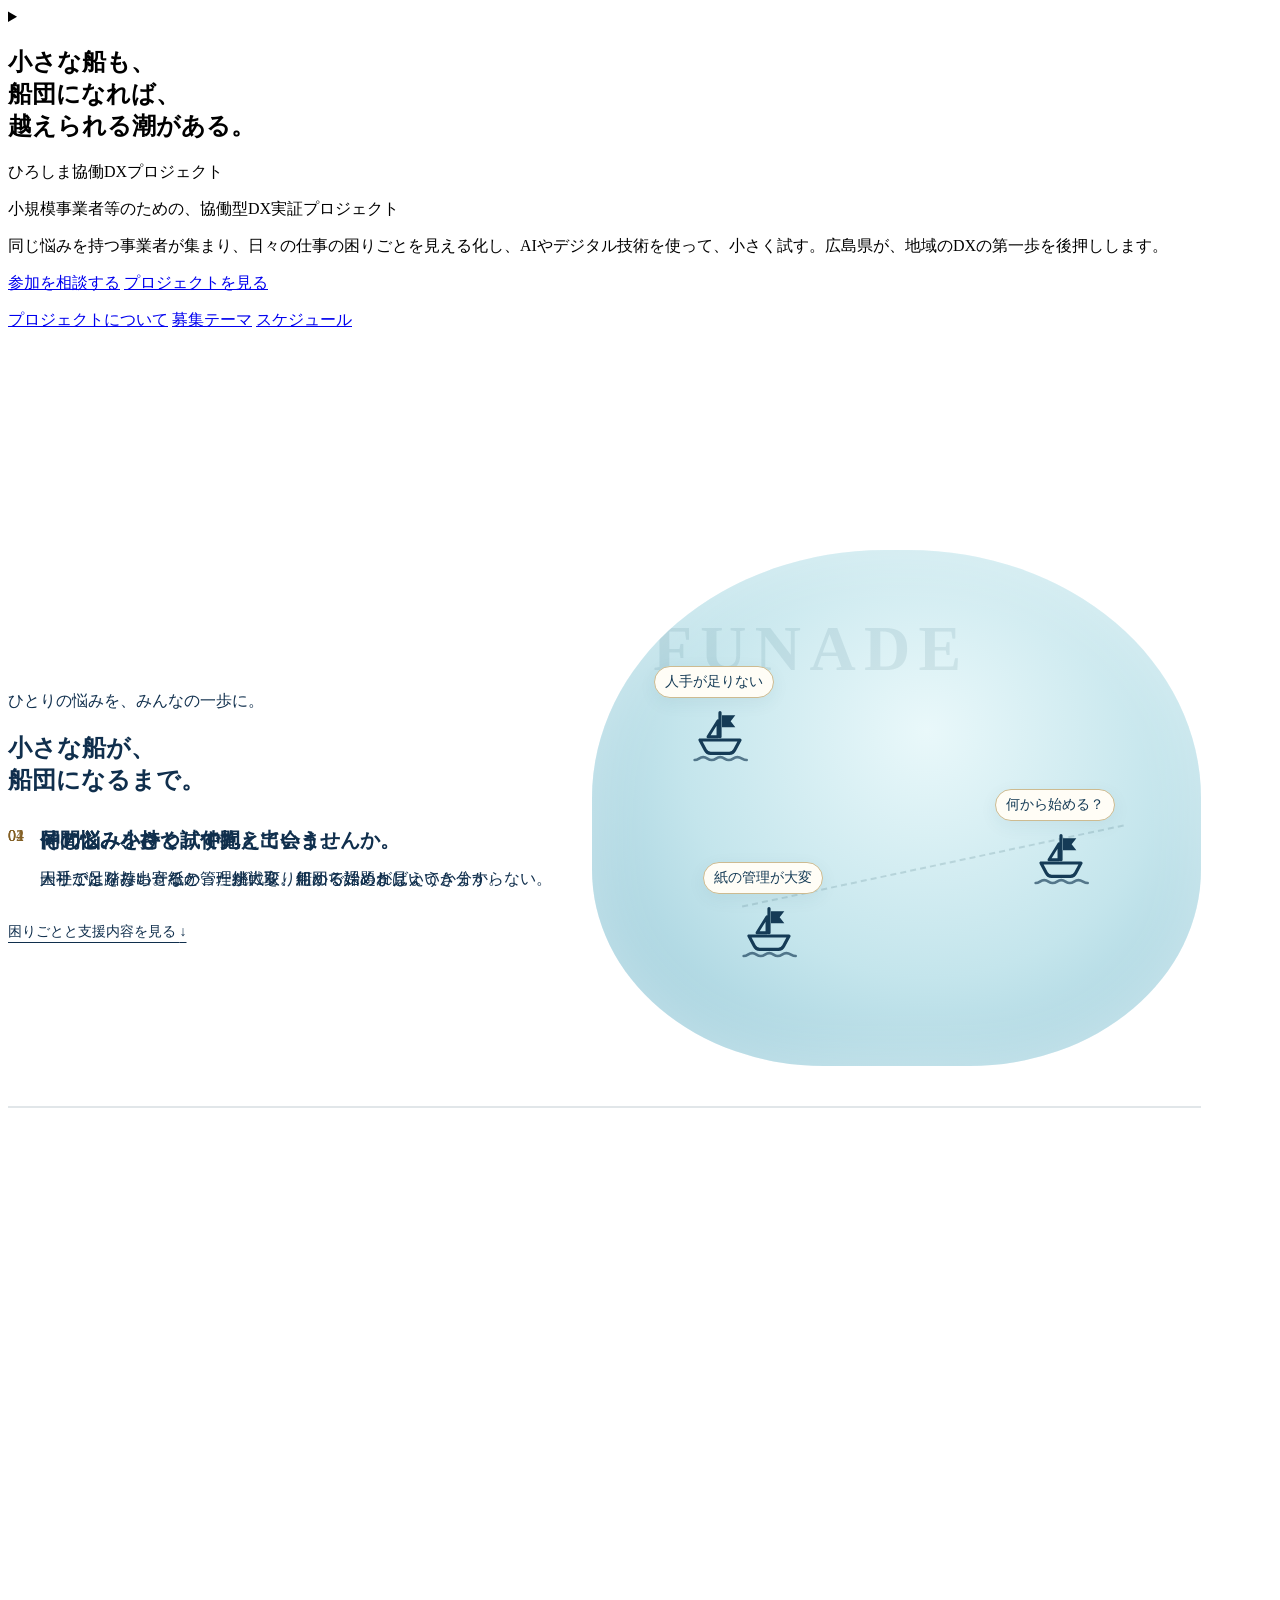
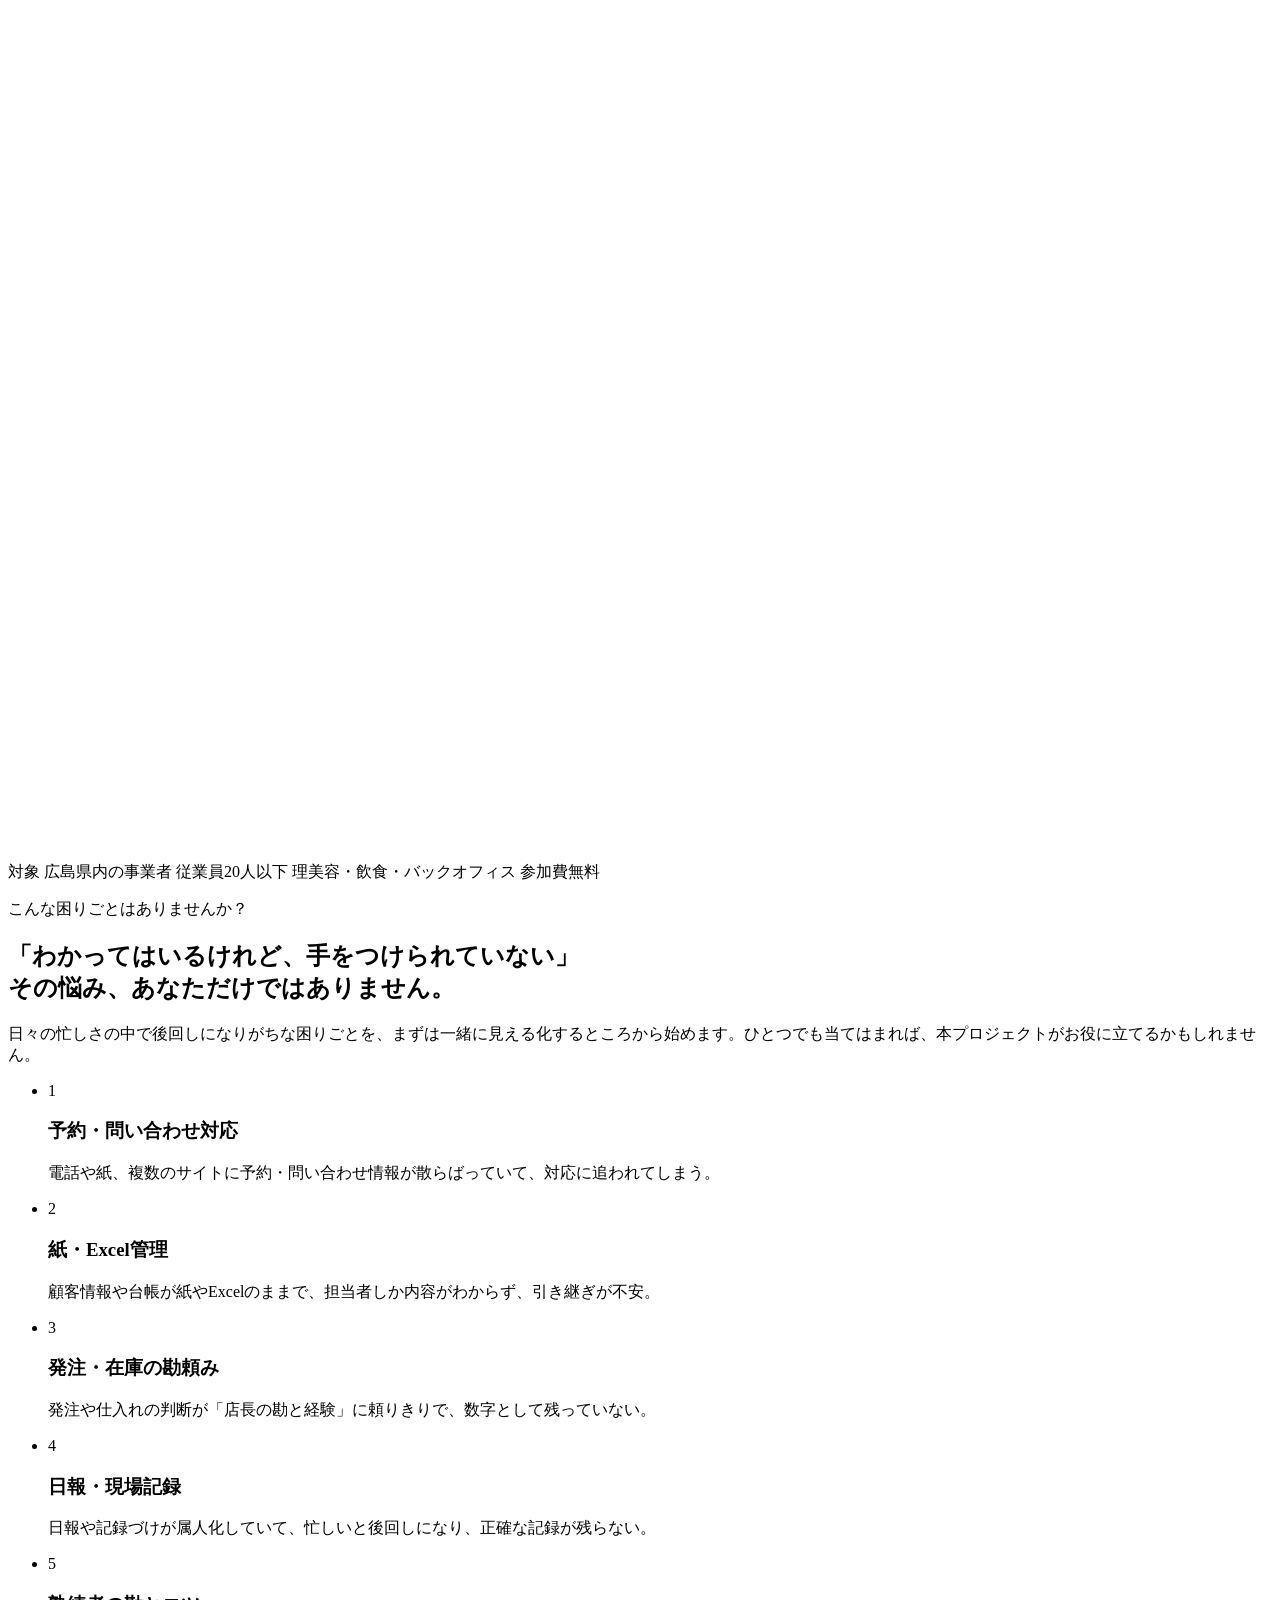
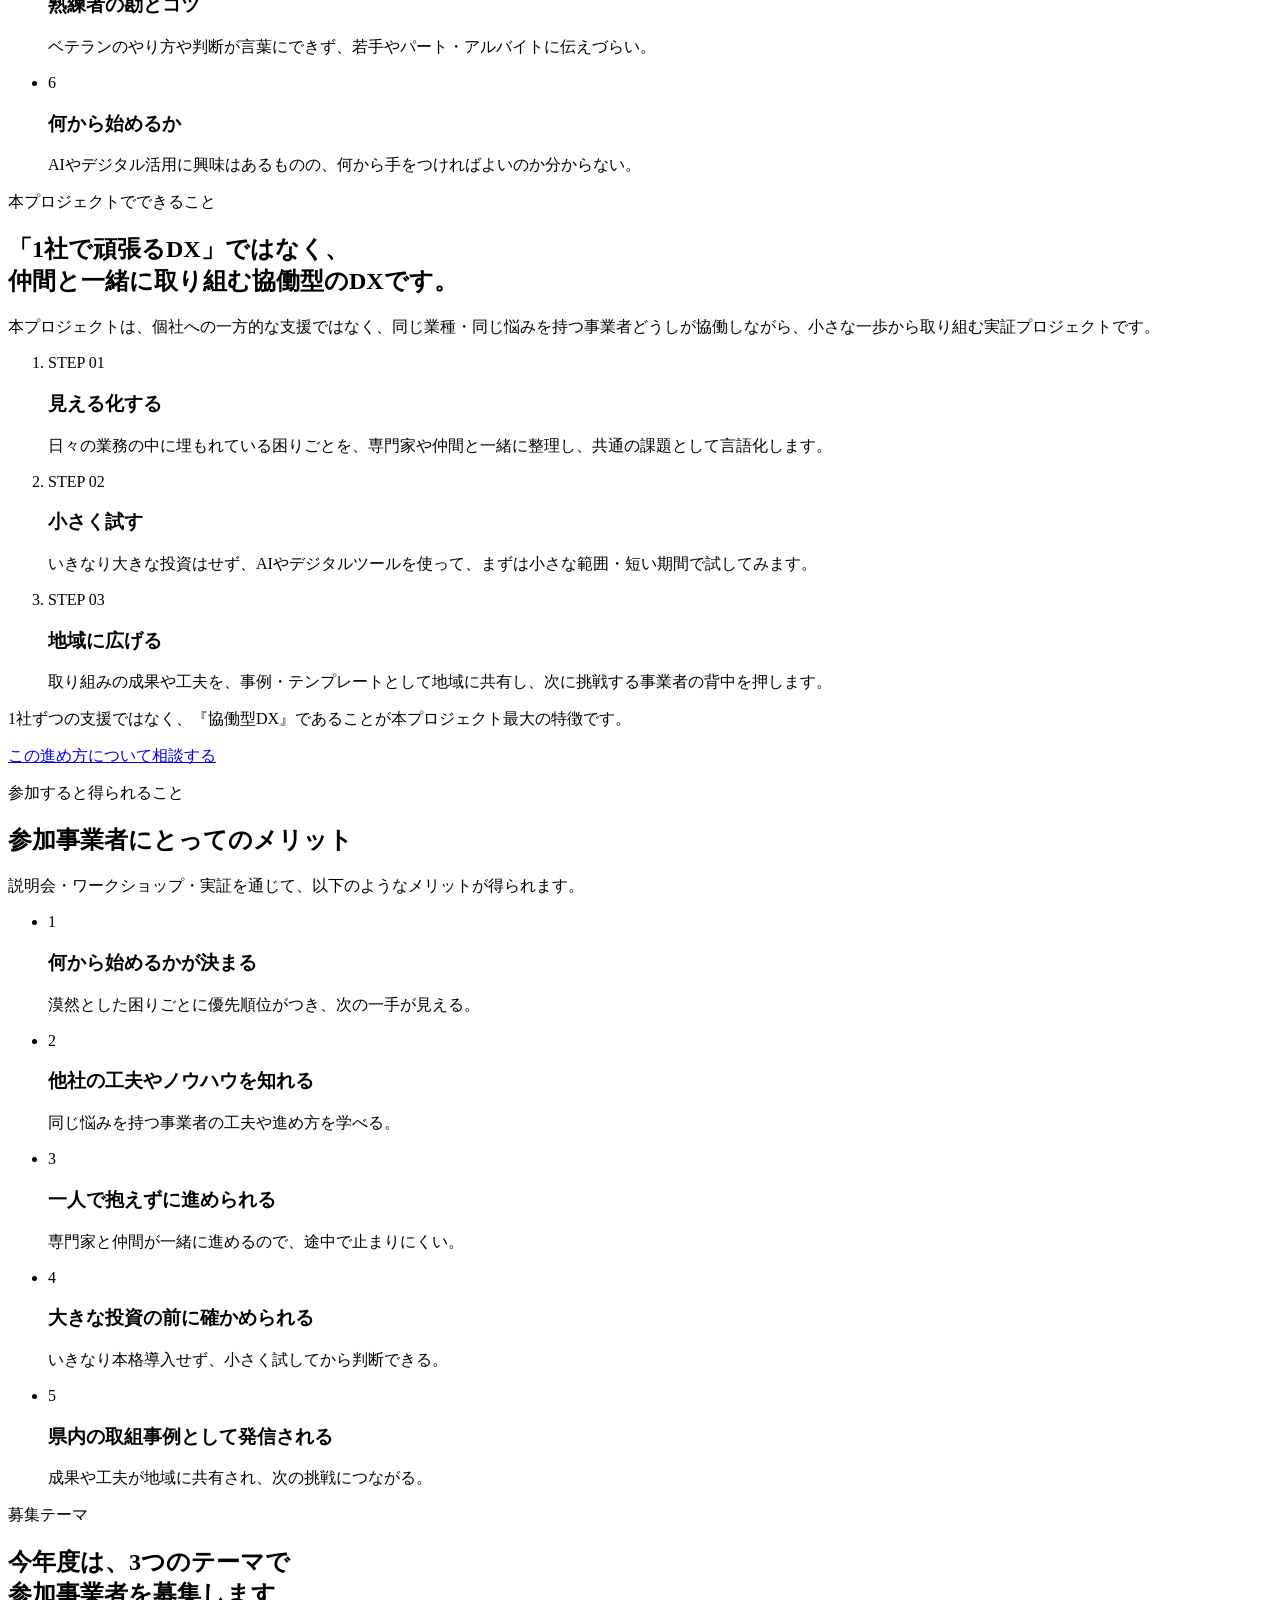
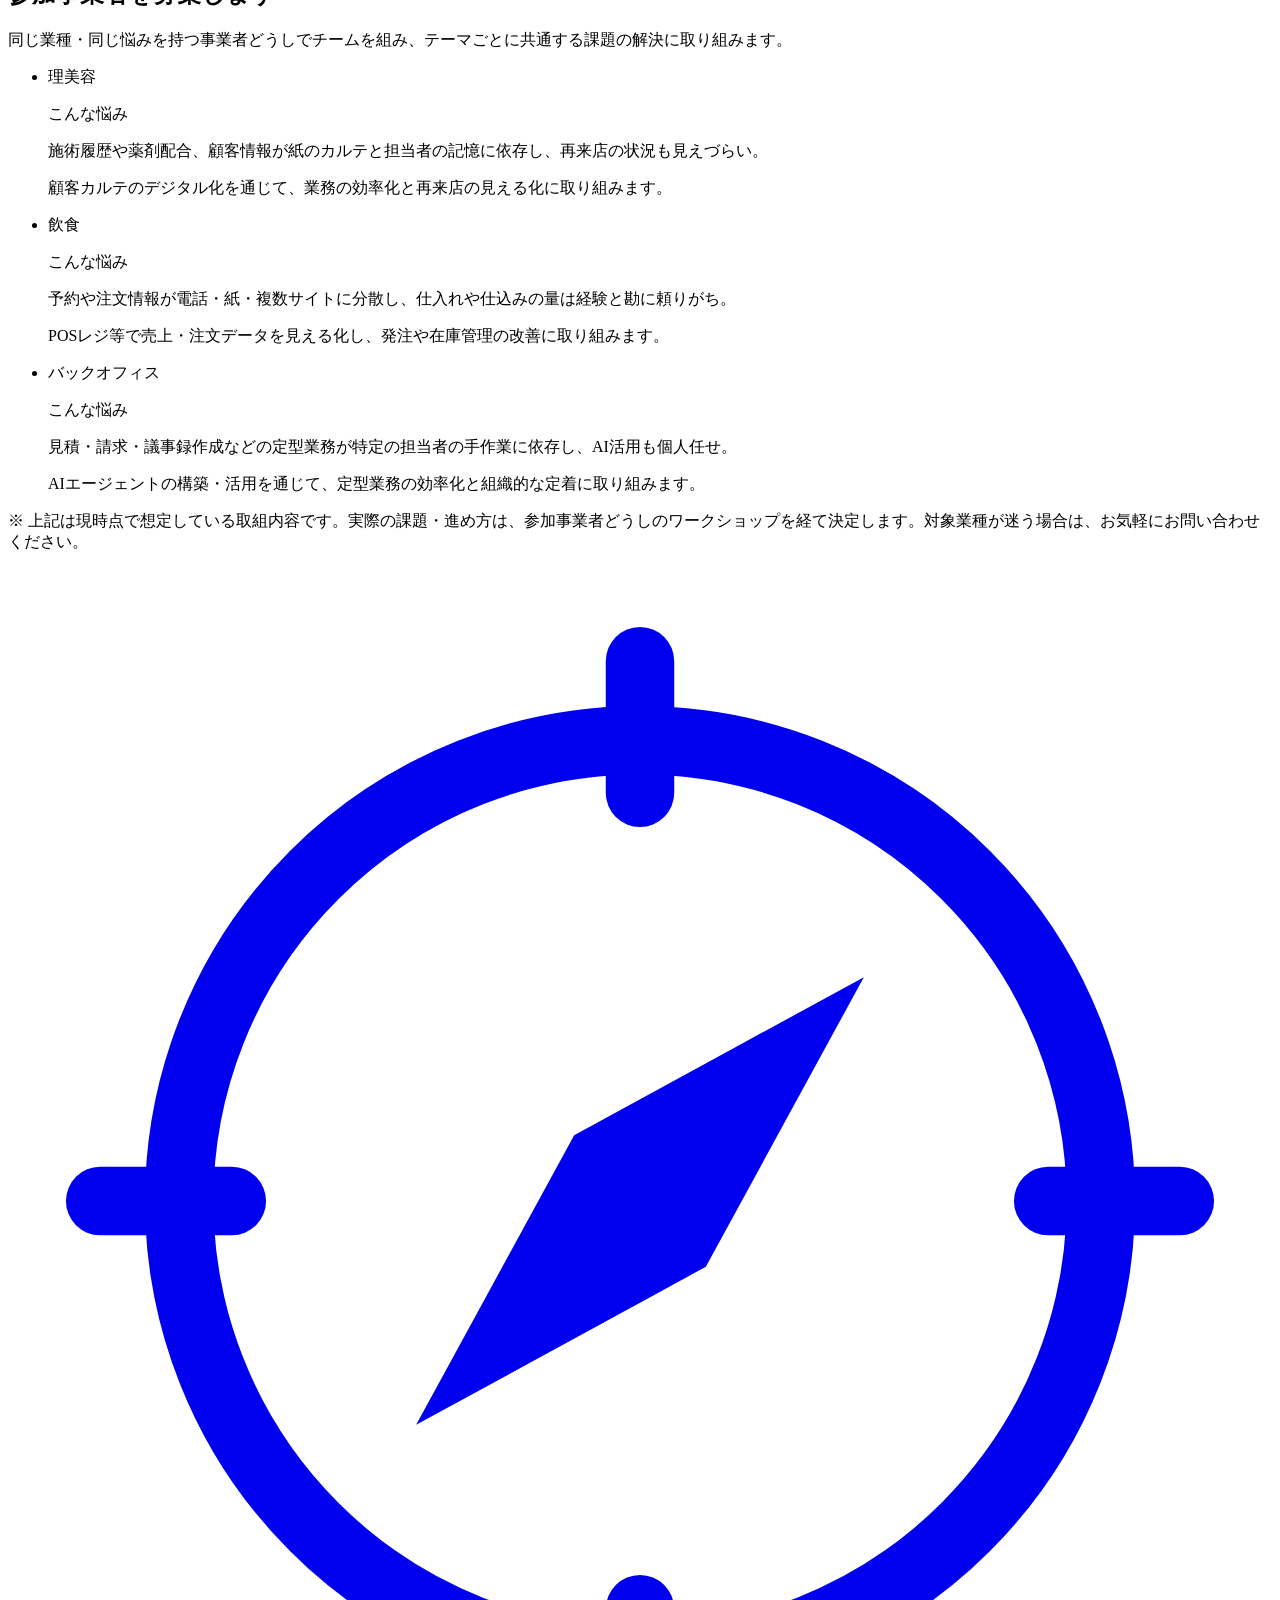
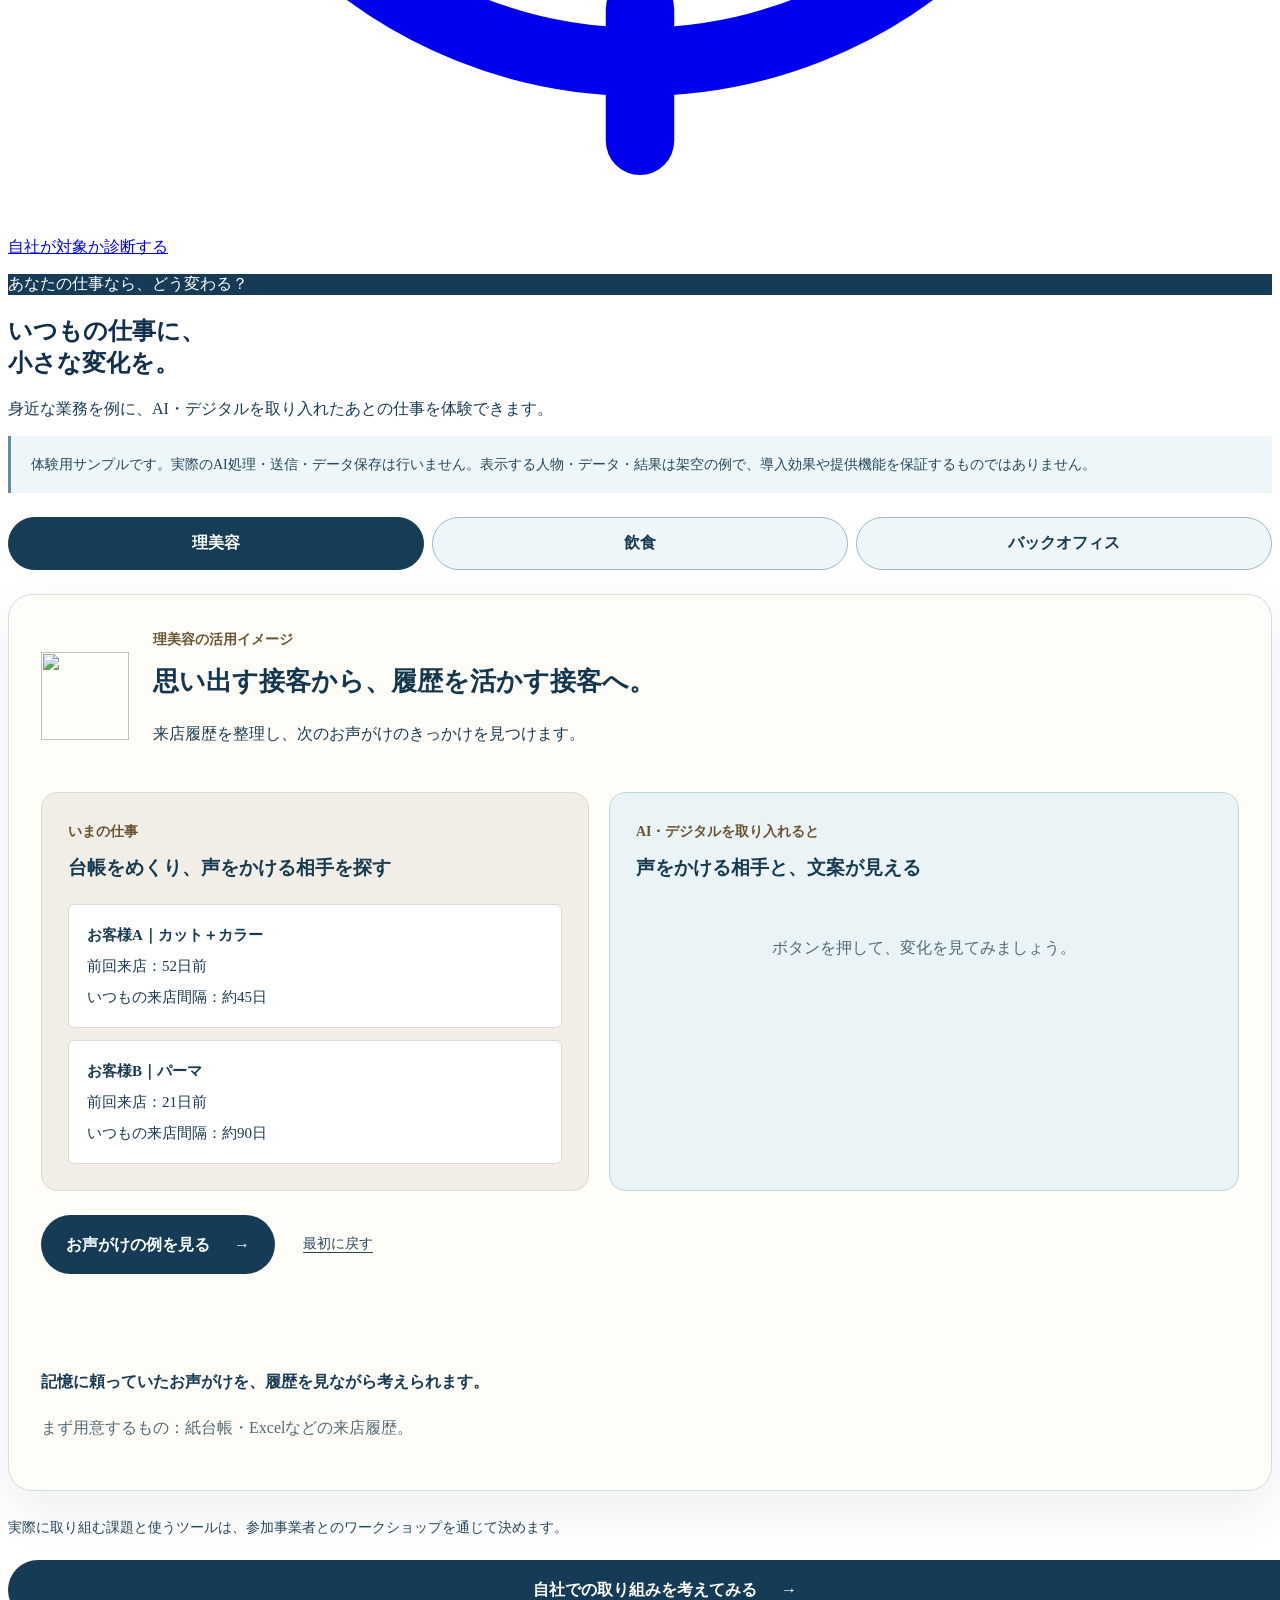
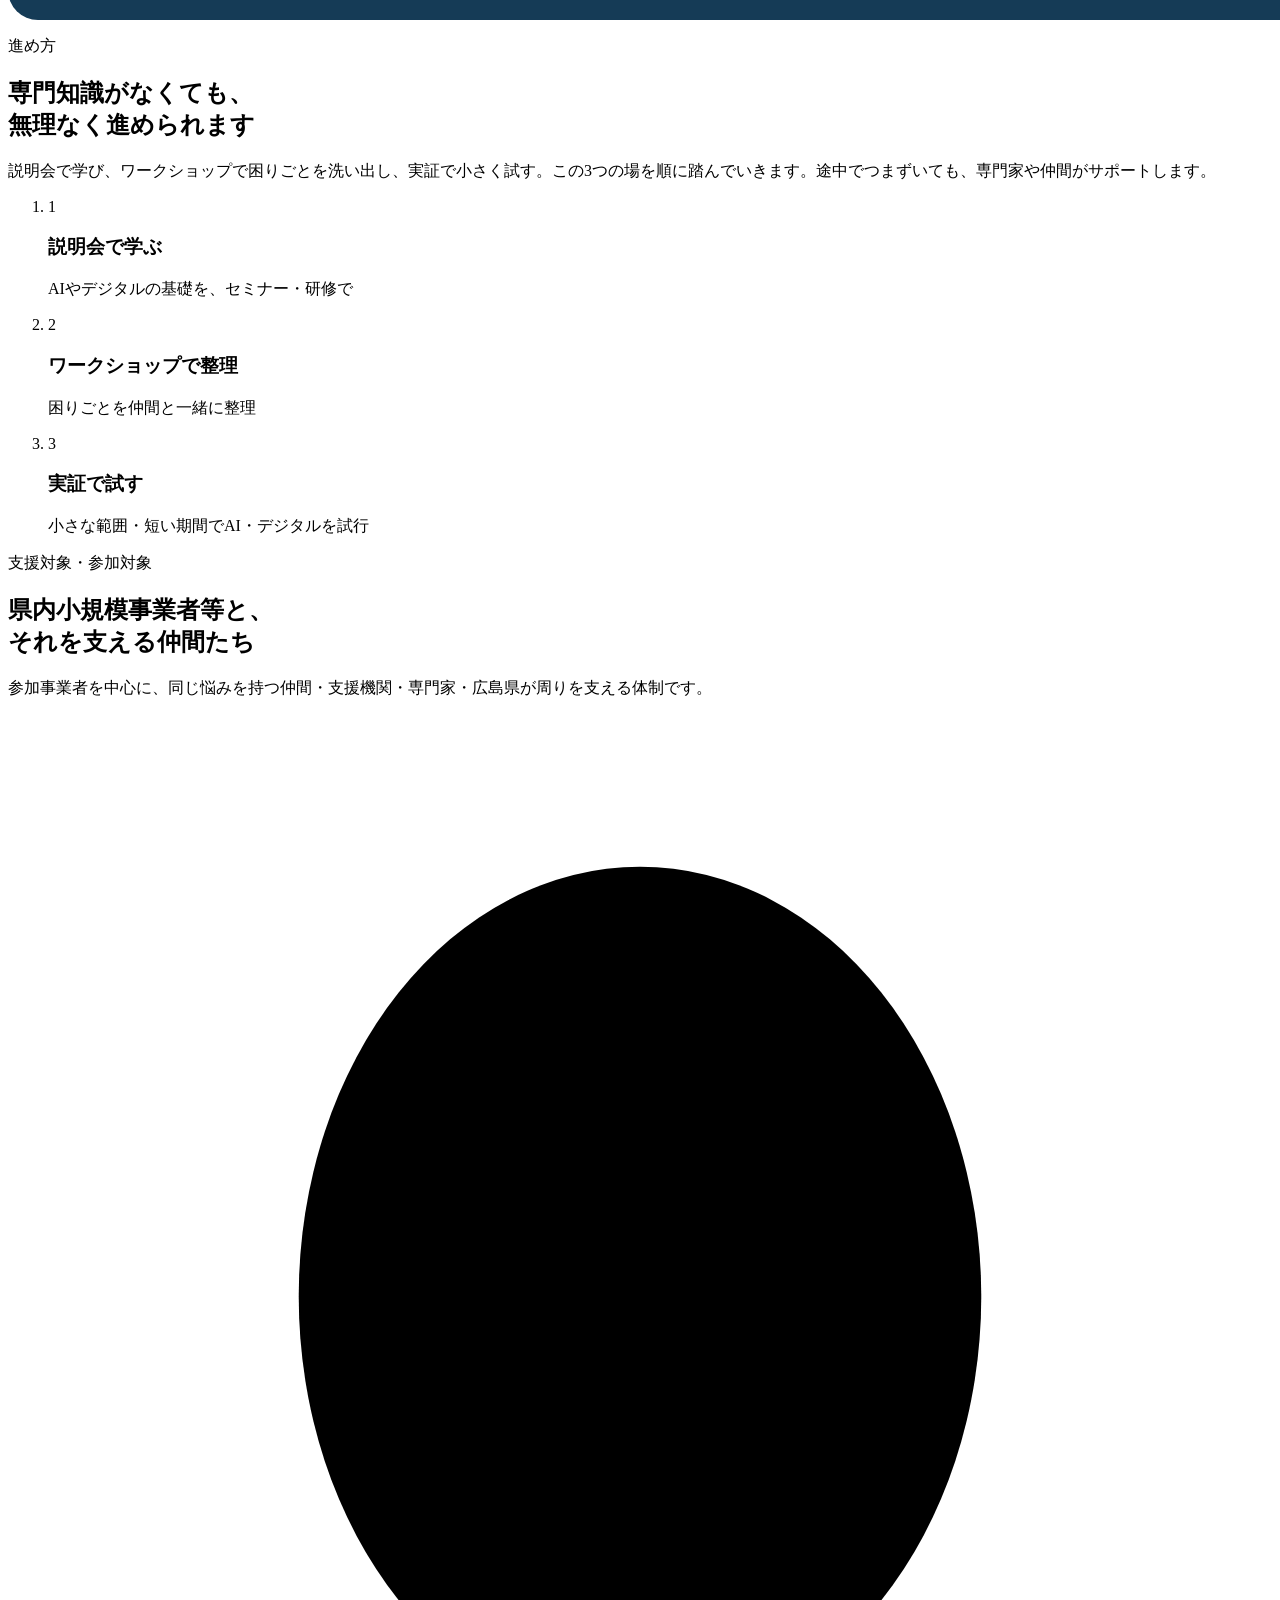
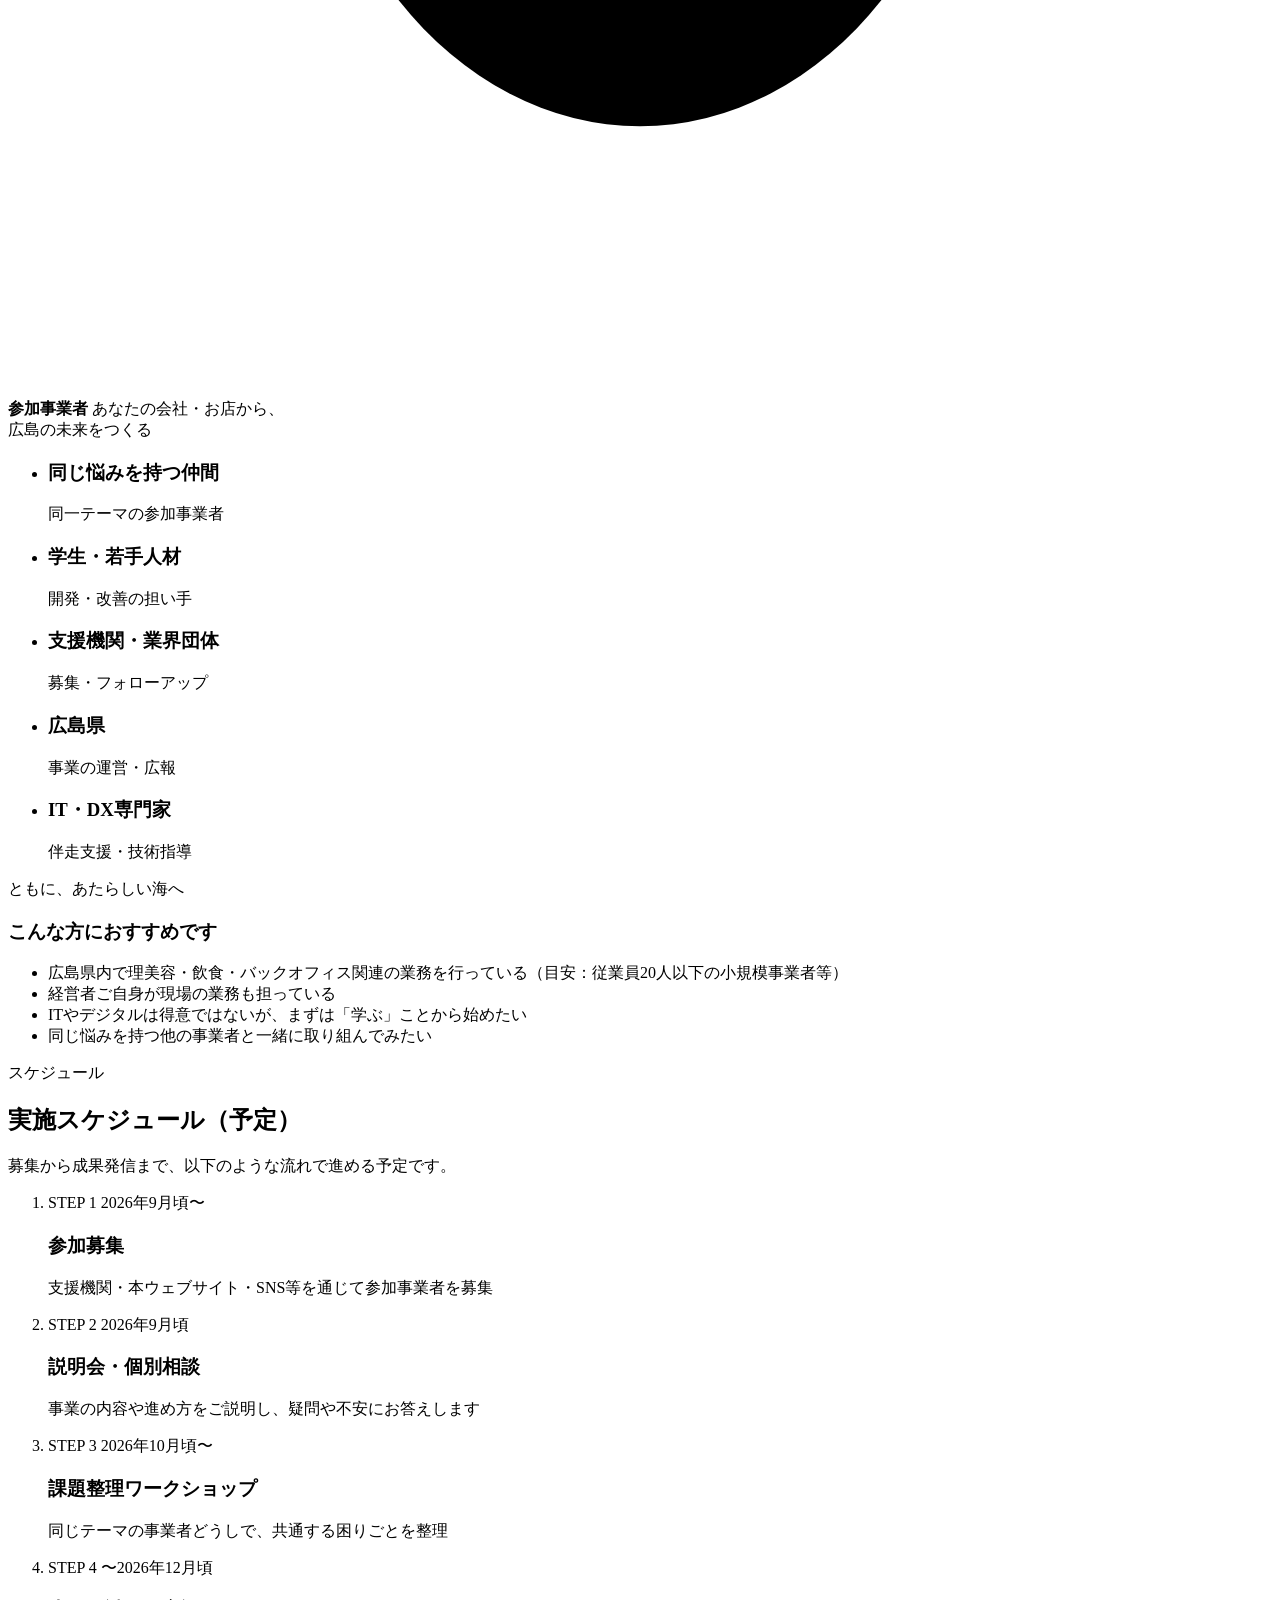
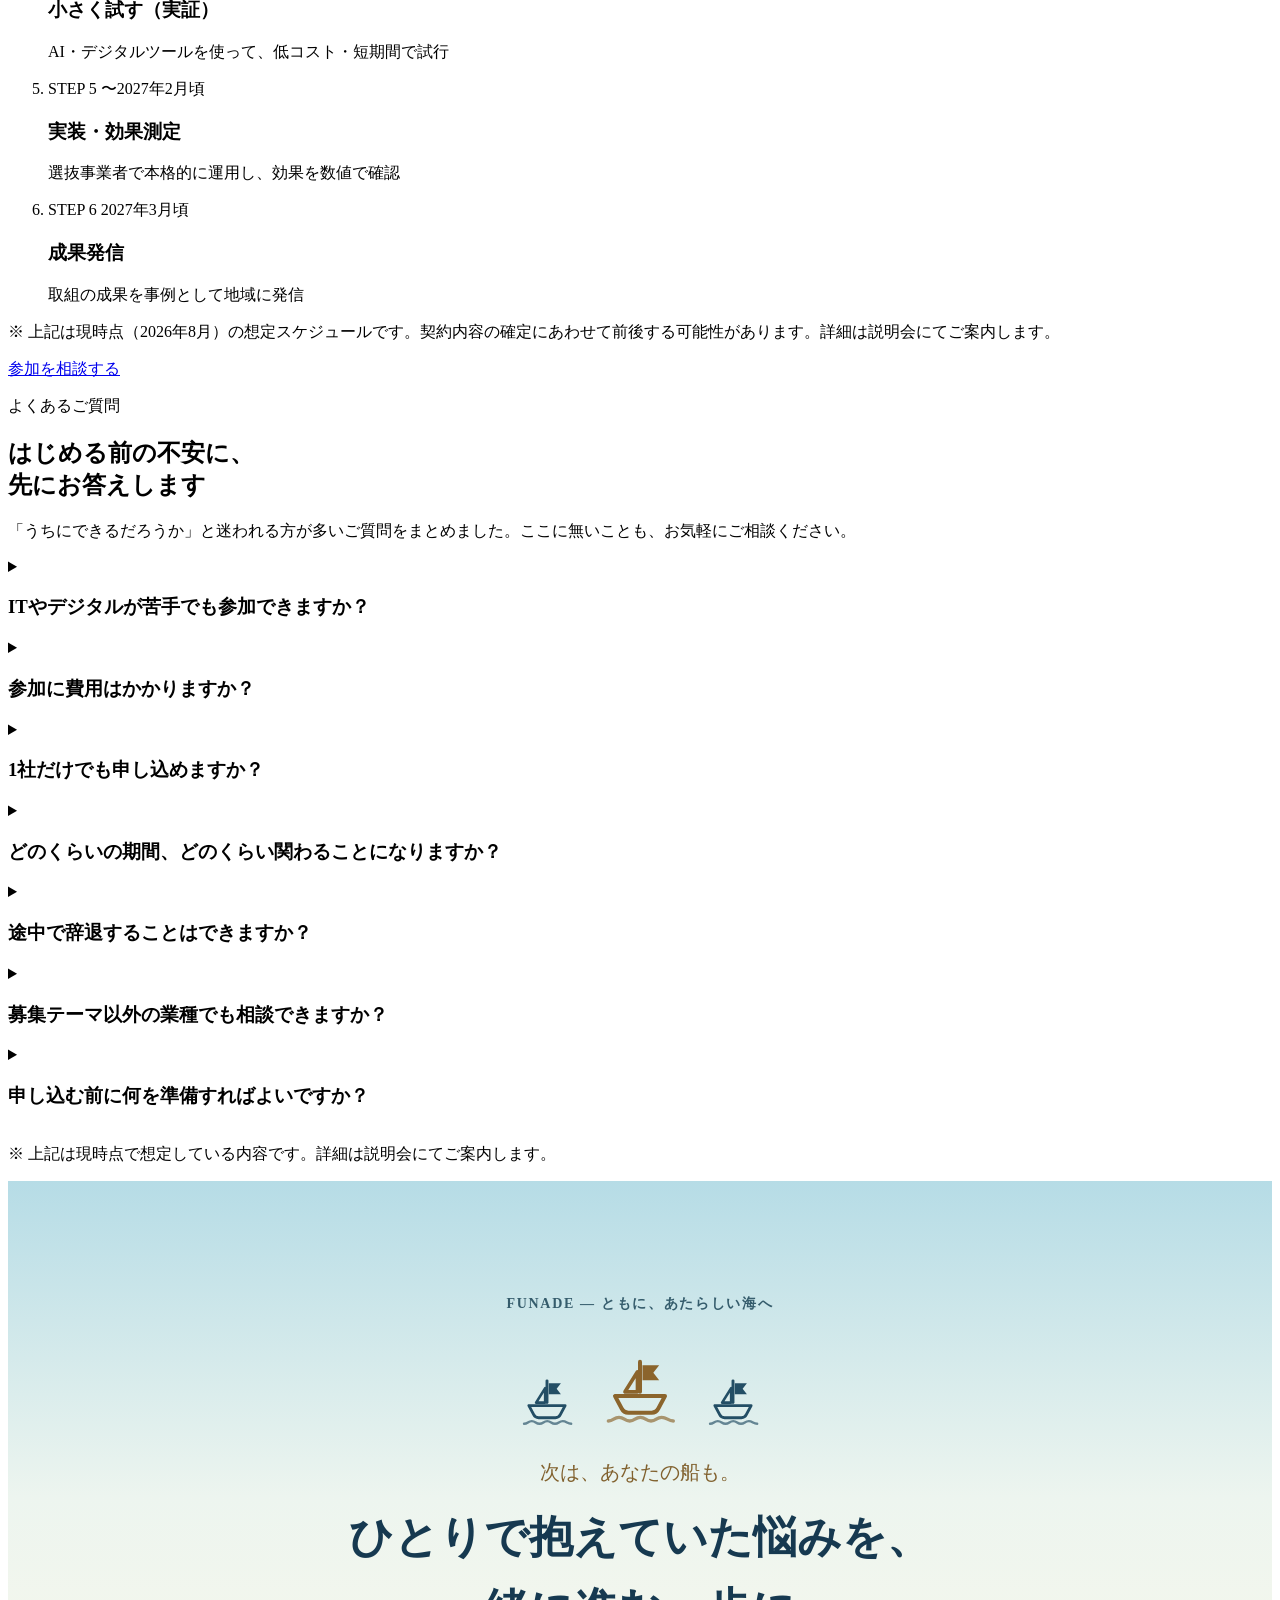
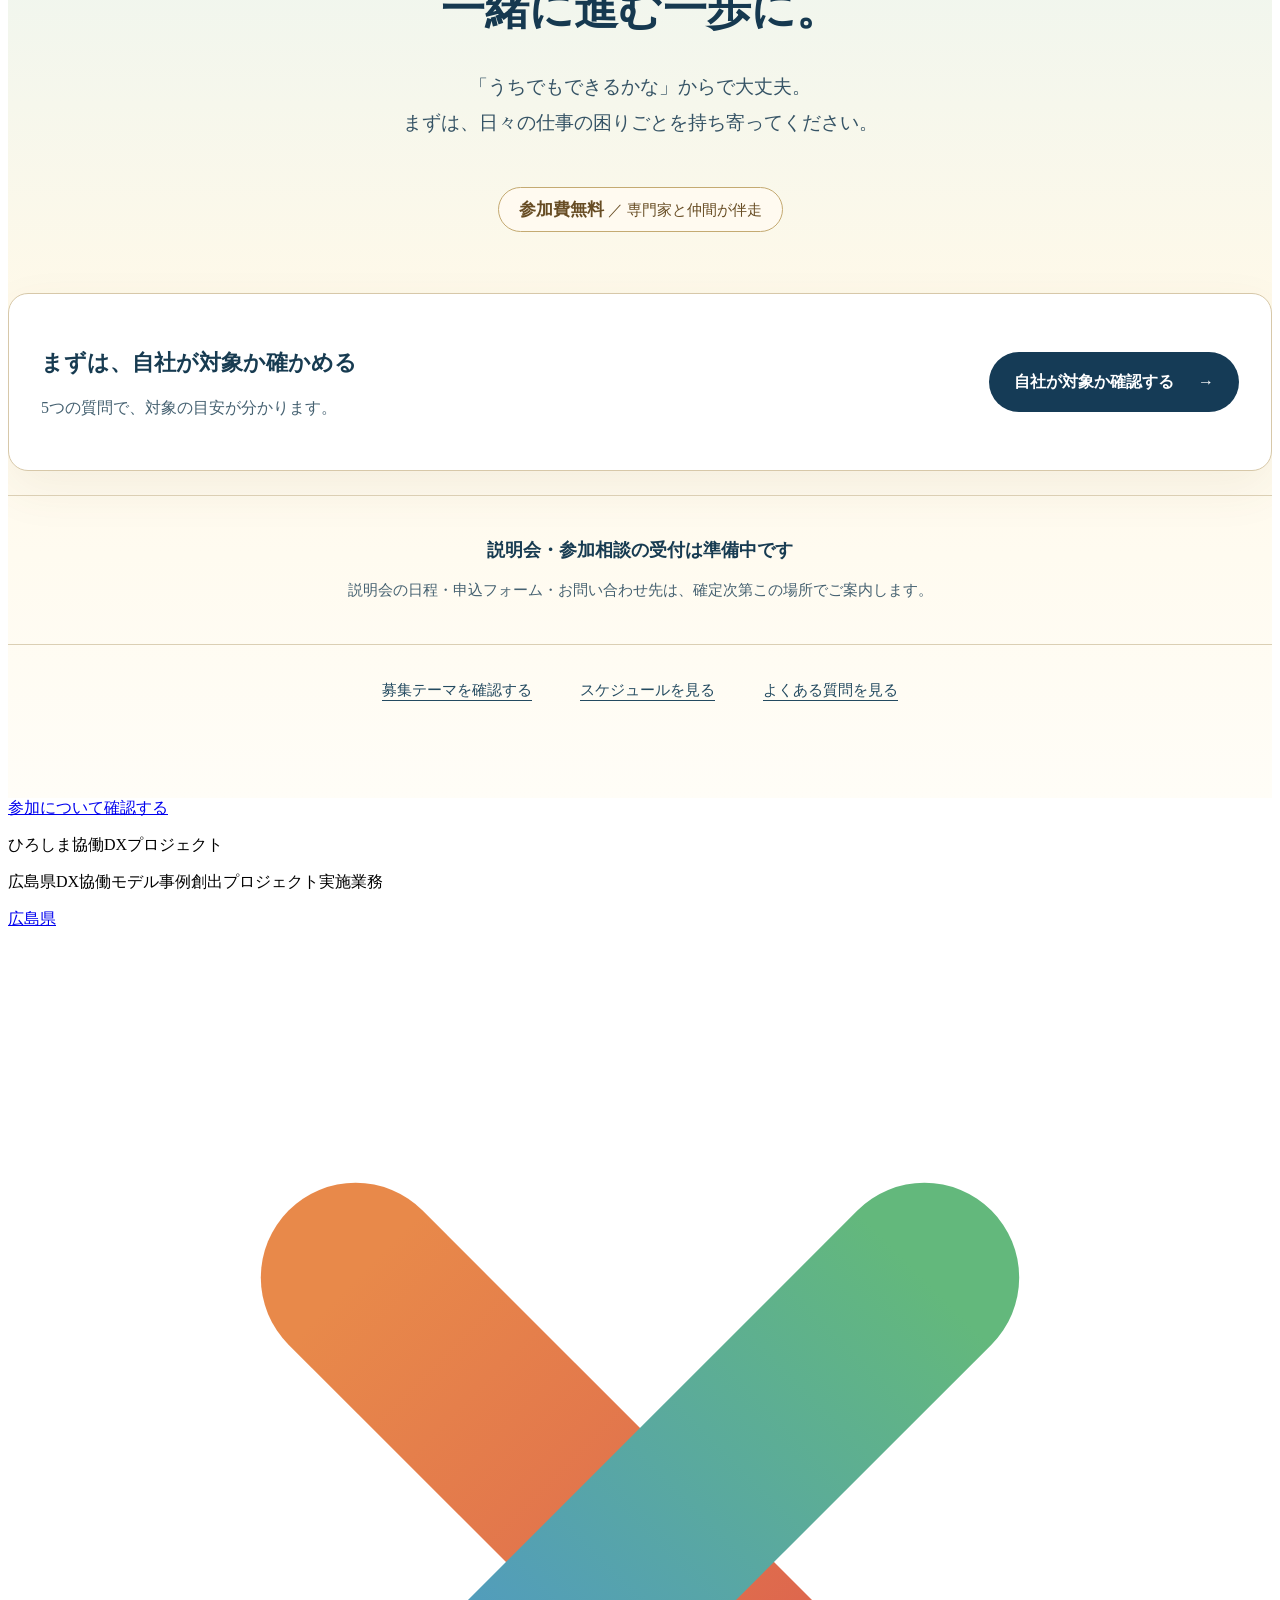
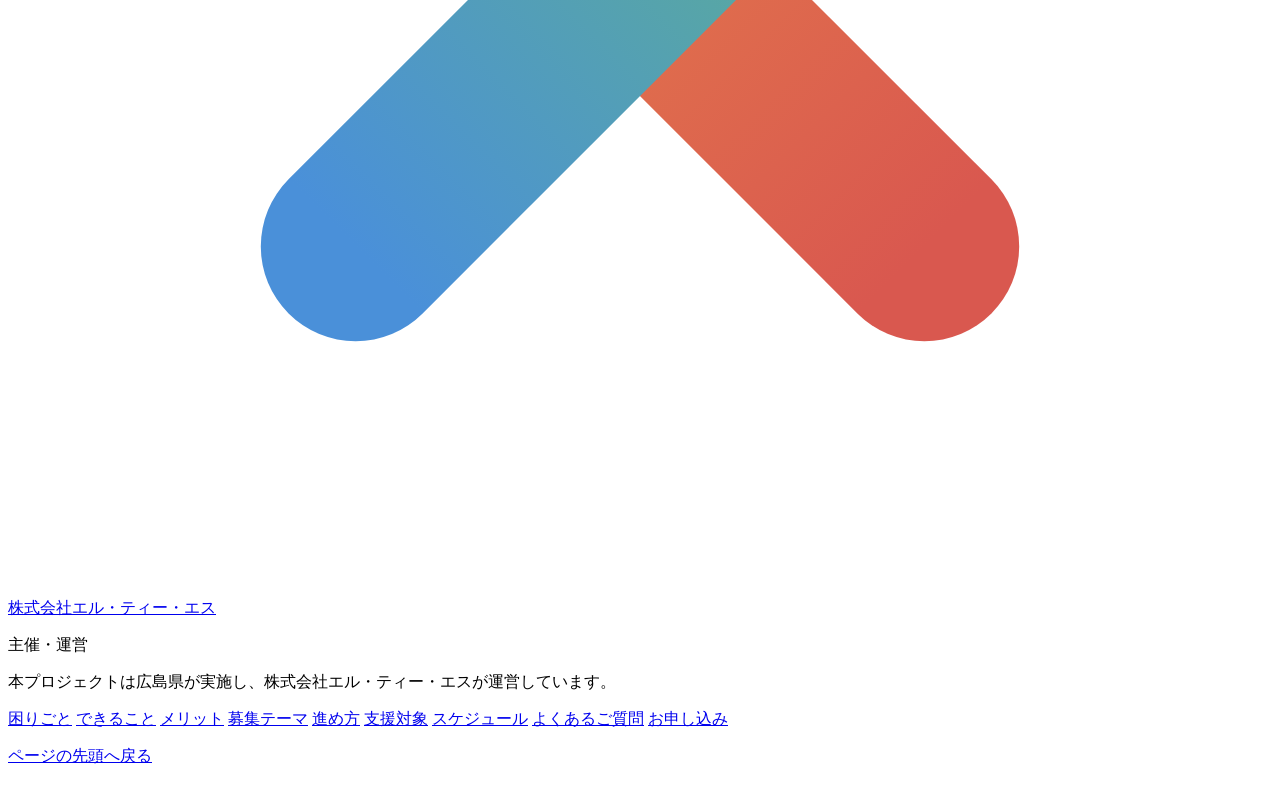
==== commit 9cfc3881: "Add interactive business demos and bright entry area to test page" ====
--- a/test/index.html
+++ b/test/index.html
@@ -84,6 +84,81 @@
 }
 
 </style>
+<style id="business-demo-styles">
+/* Test-only business demos and bright arrival area. */
+.dx-demo{color:#102f4d}
+.dx-demo .eyebrow{background:#153b56;color:#fff}
+.dx-demo h2{color:#102f4d}
+.dx-demo>.wrap>.lead{color:#193d54;max-width:45em}
+.dx-notice{font-size:14px;line-height:1.8;padding:16px 20px;background:#edf6f9;border-left:3px solid #668b9e;color:#24475c;margin-bottom:24px}
+.dx-switches{display:none;gap:8px;margin:0 0 24px;flex-wrap:wrap}
+.dx-enhanced .dx-switches{display:flex}
+.dx-switches button{flex:1;min-width:140px;border:1px solid #9eb7c4;border-radius:999px;padding:15px 20px;background:#eef6fa;color:#173b51;font:inherit;font-weight:700;cursor:pointer}
+.dx-switches button[aria-pressed="true"]{background:#163c56;color:#fff;border-color:#163c56}
+.dx-panel{background:#fffdf8;border:1px solid #d2dee1;border-radius:24px;padding:32px;margin-bottom:24px;box-shadow:0 20px 50px #16384b14;color:#173b51}
+.dx-panel[hidden],.dx-result[hidden]{display:none!important}
+.dx-panel-intro{display:flex;align-items:center;gap:24px;margin-bottom:28px}
+.dx-panel-intro img{width:88px;height:88px;object-fit:contain;flex:none}
+.dx-panel-intro h3{font-family:var(--serif);font-size:26px;line-height:1.6;margin:4px 0 8px;color:#12374f}
+.dx-panel p{font-size:16px;line-height:1.85}
+.dx-panel .dx-kicker{font-size:14px;font-weight:700;color:#6a542e;margin:0 0 8px}
+.dx-comparison{display:grid;grid-template-columns:1fr 1.15fr;gap:20px}
+.dx-before,.dx-after{padding:26px;border-radius:16px;min-width:0}
+.dx-before{background:#f1eee7;border:1px solid #e0dad0}
+.dx-after{background:#eaf4f7;border:1px solid #bfd7e0}
+.dx-comparison h4{font-size:19px;line-height:1.6;margin:0 0 20px}
+.dx-slip{display:flex;flex-direction:column;gap:7px;background:#fff;padding:18px;margin-top:12px;border:1px solid #ddd9cf;border-radius:6px;font-size:15px;line-height:1.6}
+.dx-empty{display:none;padding:30px 10px;color:#516b79;font-size:16px;line-height:1.8;text-align:center}
+.dx-enhanced .dx-empty{display:block}
+.dx-panel.is-revealed .dx-empty{display:none}
+.dx-result blockquote{background:#fff;border-left:3px solid #b08a48;padding:20px;margin:16px 0;line-height:1.9;font-size:16px}
+.dx-result p+p{margin-top:16px}
+.dx-result .dx-result-label{font-weight:700;color:#173b51}
+.dx-check{border-top:1px solid #a8c7d3;padding-top:16px;color:#294e61}
+.dx-table-wrap{overflow-x:auto}
+.dx-table-wrap table{width:100%;border-collapse:collapse;font-size:14px;color:#173b51}
+.dx-table-wrap caption{text-align:left;font-size:14px;margin-bottom:12px}
+.dx-table-wrap th,.dx-table-wrap td{padding:12px 8px;border-bottom:1px solid #bfd0d7;text-align:left;line-height:1.6}
+.dx-table-wrap td{white-space:nowrap}
+.dx-table-wrap thead{background:#d6e8ee}
+.dx-controls{display:none;align-items:center;gap:16px;flex-wrap:wrap;margin-top:24px}
+.dx-enhanced .dx-controls{display:flex}
+.dx-run,.dx-next,.harbor-button{display:inline-flex;align-items:center;justify-content:center;gap:24px;padding:17px 25px;background:#153b56;color:#fff;border:0;border-radius:999px;font:inherit;font-size:16px;font-weight:700;text-decoration:none;cursor:pointer;line-height:1.6}
+.dx-run:disabled{background:#dce7ec;color:#25465c;cursor:default}
+.dx-reset{background:none;border:0;text-decoration:underline;text-underline-offset:4px;font:inherit;font-size:14px;color:#25465c;padding:12px;cursor:pointer}
+.dx-status{flex-basis:100%;min-height:1.8em;color:#355e6e}
+.dx-takeaway{font-weight:700;margin-top:16px;color:#153b56}
+.dx-prep{margin-top:8px;color:#526b75}
+.dx-bottom-note{font-size:14px;line-height:1.8;color:#24465c;margin:20px 0}
+.dx-next{width:100%}
+.dx-demo button:focus-visible,.dx-demo a:focus-visible,.harbor-entry a:focus-visible{outline:3px solid #a57529;outline-offset:5px}
+@keyframes dx-result-in{from{opacity:0;transform:translateY(14px)}to{opacity:1;transform:translateY(0)}}
+@media(prefers-reduced-motion:no-preference){.dx-panel.is-revealed .dx-result{animation:dx-result-in .5s ease-out both}}
+.is-night .dx-demo h2,.is-night .dx-demo>.wrap>.lead,.is-night .dx-bottom-note{color:#edf6fb}
+#entry.harbor-entry{position:relative;isolation:isolate;background:linear-gradient(180deg,#b6dce6 0%,#edf5ef 26%,#fff9e9 60%,#fffdf7 100%);color:#163950;padding:100px 0 90px;overflow:hidden}
+.harbor-inner{position:relative;z-index:1;text-align:center}
+.harbor-kicker{font-size:14px;letter-spacing:.12em;color:#355c6c;font-weight:700}
+.harbor-fleet{display:flex;justify-content:center;align-items:flex-end;gap:24px;margin:38px auto 28px;color:#234e65}
+.harbor-fleet svg{width:58px;height:58px}
+.harbor-fleet svg:nth-child(2){width:80px;height:80px;color:#8b642c}
+.harbor-overline{font-size:20px;color:#81612e;font-family:var(--serif);margin-bottom:16px}
+#entry.harbor-entry h2{font-size:clamp(28px,3.4vw,48px);line-height:1.65;color:#163950;margin:0 0 24px}
+.harbor-lead{font-size:19px;line-height:1.9;color:#355365}
+.harbor-free{display:inline-block;margin-top:26px;padding:10px 20px;border:1px solid #c4aa72;border-radius:999px;font-size:17px;font-weight:700;color:#674c23;background:#fffaf0}
+.harbor-free span{font-size:15px;font-weight:400}
+.harbor-action{display:flex;align-items:center;justify-content:space-between;gap:24px;margin:44px auto 24px;padding:32px;text-align:left;background:#fff;border:1px solid #d7c8a9;border-radius:20px;box-shadow:0 18px 50px #6f552712}
+.harbor-action h3{font-size:22px;color:#173b51;margin-bottom:8px}
+.harbor-action p{font-size:16px;color:#456171;line-height:1.8}
+.harbor-button{flex:none;background:#153b56;color:#fff}
+.harbor-pending{padding:24px;border-top:1px solid #dbcfb4;border-bottom:1px solid #dbcfb4;color:#456171}
+.harbor-pending h3{font-size:18px;margin-bottom:10px;color:#173b51}
+.harbor-pending p{font-size:15px;line-height:1.85}
+.harbor-links{display:flex;justify-content:center;gap:20px 32px;flex-wrap:wrap;margin-top:28px}
+.harbor-links a{font-size:15px;color:#234a60;text-underline-offset:5px;padding:8px}
+@media(max-width:767px){
+ .dx-panel{padding:20px 16px;border-radius:18px}.dx-panel-intro{align-items:flex-start;gap:12px}.dx-panel-intro img{width:54px;height:54px}.dx-panel-intro h3{font-size:21px}.dx-comparison{grid-template-columns:1fr}.dx-before,.dx-after{padding:20px 16px}.dx-switches{gap:6px}.dx-switches button{min-width:0;padding:13px 8px;font-size:14px}.dx-run{width:100%;gap:12px;padding:15px}.dx-table-wrap th,.dx-table-wrap td{padding:10px 6px}.harbor-action{flex-direction:column;align-items:stretch;padding:24px}.harbor-button{width:100%;gap:14px}.harbor-action h3{font-size:20px}#entry.harbor-entry{padding:70px 0 64px}.harbor-lead{font-size:17px}.harbor-free span{display:block}.harbor-links{gap:4px 16px}.harbor-kicker{font-size:14px;letter-spacing:.03em}
+}
+</style>
 </head>
 <body>
 
@@ -401,6 +476,25 @@
 <!-- ============================================================
      6. 進め方・支援体制（深海）
      ============================================================ -->
+<section id="work-demo" class="section dx-demo" aria-labelledby="dx-demo-h"><div class="wrap">
+<p class="eyebrow">あなたの仕事なら、どう変わる？</p><h2 id="dx-demo-h">いつもの仕事に、<br>小さな変化を。</h2><p class="lead">身近な業務を例に、AI・デジタルを取り入れたあとの仕事を体験できます。</p>
+<p class="dx-notice">体験用サンプルです。実際のAI処理・送信・データ保存は行いません。表示する人物・データ・結果は架空の例で、導入効果や提供機能を保証するものではありません。</p>
+<div class="dx-switches" role="group" aria-label="体験するテーマ"><button type="button" data-demo="dx-beauty" aria-controls="dx-beauty">理美容</button><button type="button" data-demo="dx-food" aria-controls="dx-food">飲食</button><button type="button" data-demo="dx-office" aria-controls="dx-office">バックオフィス</button></div><article class="dx-panel" id="dx-beauty" aria-labelledby="dx-heading-beauty">
+ <div class="dx-panel-intro"><img src="/hiroshiyama_DX_PJ/assets/img/themes/beauty.webp" alt="" width="120" height="120" loading="lazy"><div><p class="dx-kicker">理美容の活用イメージ</p><h3 id="dx-heading-beauty">思い出す接客から、履歴を活かす接客へ。</h3><p>来店履歴を整理し、次のお声がけのきっかけを見つけます。</p></div></div>
+ <div class="dx-comparison"><div class="dx-before"><p class="dx-kicker">いまの仕事</p><h4>台帳をめくり、声をかける相手を探す</h4><div class="dx-slip"><b>お客様A｜カット＋カラー</b><span>前回来店：52日前</span><span>いつもの来店間隔：約45日</span></div><div class="dx-slip"><b>お客様B｜パーマ</b><span>前回来店：21日前</span><span>いつもの来店間隔：約90日</span></div></div>
+ <div class="dx-after"><p class="dx-kicker">AI・デジタルを取り入れると</p><h4>声をかける相手と、文案が見える</h4><div class="dx-empty" aria-hidden="true">ボタンを押して、変化を見てみましょう。</div><div class="dx-result" id="dx-result-beauty"><p class="dx-result-label">お客様Aへのお声がけ案</p><p>前回のご来店から、いつもの来店間隔を過ぎています。髪の状態を伺うきっかけに。</p><blockquote>先日はご来店ありがとうございました。その後、髪のまとまりはいかがでしょうか。気になることがあれば、次回ぜひご相談ください。</blockquote><p class="dx-check">文面と連絡の可否を確認してから、ご自身で送ります。</p></div></div></div>
+ <div class="dx-controls"><button type="button" class="dx-run" aria-controls="dx-result-beauty">お声がけの例を見る <span aria-hidden="true">→</span></button><button type="button" class="dx-reset">最初に戻す</button><p class="dx-status" role="status" aria-live="polite"></p></div>
+ <p class="dx-takeaway">記憶に頼っていたお声がけを、履歴を見ながら考えられます。</p><p class="dx-prep">まず用意するもの：紙台帳・Excelなどの来店履歴。</p></article><article class="dx-panel" id="dx-food" aria-labelledby="dx-heading-food">
+ <div class="dx-panel-intro"><img src="/hiroshiyama_DX_PJ/assets/img/themes/food.webp" alt="" width="120" height="120" loading="lazy"><div><p class="dx-kicker">飲食の活用イメージ</p><h3 id="dx-heading-food">売れた数だけでなく、残る利益も見える。</h3><p>売上と食材原価を並べて、メニューを見直すきっかけにします。</p></div></div>
+ <div class="dx-comparison"><div class="dx-before"><p class="dx-kicker">いまの仕事</p><h4>売上と仕入れの数字が別々にある</h4><div class="dx-slip"><b>から揚げ定食</b><span>売価：1,300円／販売数：10食</span><span>1食の食材原価：455円</span></div><div class="dx-slip"><b>お刺身盛り合わせ</b><span>売価：3,800円／販売数：5食</span><span>1食の食材原価：1,596円</span></div></div>
+ <div class="dx-after"><p class="dx-kicker">AI・デジタルを取り入れると</p><h4>メニューごとの売上・粗利が並ぶ</h4><div class="dx-empty" aria-hidden="true">ボタンを押して、変化を見てみましょう。</div><div class="dx-result" id="dx-result-food"><div class="dx-table-wrap"><table><caption>サンプルの売上と食材原価から計算</caption><thead><tr><th>メニュー</th><th>売上</th><th>食材原価</th><th>粗利</th></tr></thead><tbody><tr><th>から揚げ定食</th><td>13,000円</td><td>4,550円</td><td>8,450円</td></tr><tr><th>お刺身盛り合わせ</th><td>19,000円</td><td>7,980円</td><td>11,020円</td></tr></tbody></table></div><p class="dx-check">ここでの粗利は売上−食材原価。人件費・家賃などは含みません。</p><p>売上だけでなく、原価や販売数を見ながら、価格・仕入れ・メニュー構成を考えられます。</p></div></div></div>
+ <div class="dx-controls"><button type="button" class="dx-run" aria-controls="dx-result-food">メニュー別の数字を見る <span aria-hidden="true">→</span></button><button type="button" class="dx-reset">最初に戻す</button><p class="dx-status" role="status" aria-live="polite"></p></div>
+ <p class="dx-takeaway">数字を集める作業から、数字を見て考える時間へ。</p><p class="dx-prep">まず用意するもの：メニュー別の売上・販売数・食材原価。</p></article><article class="dx-panel" id="dx-office" aria-labelledby="dx-heading-office">
+ <div class="dx-panel-intro"><img src="/hiroshiyama_DX_PJ/assets/img/themes/backoffice.webp" alt="" width="120" height="120" loading="lazy"><div><p class="dx-kicker">バックオフィスの活用イメージ</p><h3 id="dx-heading-office">一枚ずつの転記から、一覧での確認へ。</h3><p>レシートの内容を整理し、人が確認する箇所を見つけやすくします。</p></div></div>
+ <div class="dx-comparison"><div class="dx-before"><p class="dx-kicker">いまの仕事</p><h4>日付・支払先・金額を一件ずつ入力</h4><div class="dx-slip"><b>事務用品店｜レシート</b><span>9月2日／コピー用紙</span><span>合計：3,280円</span></div><div class="dx-slip"><b>カフェ｜レシート</b><span>9月3日／飲食代</span><span>合計：1,200円／利用目的は未記載</span></div></div>
+ <div class="dx-after"><p class="dx-kicker">AI・デジタルを取り入れると</p><h4>一覧になり、確認する場所が分かる</h4><div class="dx-empty" aria-hidden="true">ボタンを押して、変化を見てみましょう。</div><div class="dx-result" id="dx-result-office"><div class="dx-table-wrap"><table><caption>読み取り・分類結果のサンプル</caption><thead><tr><th>日付</th><th>支払先</th><th>金額</th><th>確認点</th></tr></thead><tbody><tr><td>9/2</td><th>事務用品店</th><td>3,280円</td><td>原本と照合</td></tr><tr><td>9/3</td><th>カフェ</th><td>1,200円</td><td><strong>利用目的を確認</strong></td></tr></tbody></table></div><p class="dx-check">カフェの利用目的が不明です。内容を確認して費目を判断します。</p><p>AIの読み取り結果を原本と照合し、最終的な会計処理は担当者が確認します。</p></div></div></div>
+ <div class="dx-controls"><button type="button" class="dx-run" aria-controls="dx-result-office">整理された一覧を見る <span aria-hidden="true">→</span></button><button type="button" class="dx-reset">最初に戻す</button><p class="dx-status" role="status" aria-live="polite"></p></div>
+ <p class="dx-takeaway">すべて手入力する負担を減らし、確認が必要なところに集中できます。</p><p class="dx-prep">まず用意するもの：レシートや請求書の写真・PDF。</p></article><p class="dx-bottom-note">実際に取り組む課題と使うツールは、参加事業者とのワークショップを通じて決めます。</p><a class="dx-next" href="#entry">自社での取り組みを考えてみる <span aria-hidden="true">→</span></a></div></section>
 <section id="flow" class="section sec-flow tier-deep" aria-labelledby="flow-h">
   <div class="creatures" aria-hidden="true">
     <img class="creature a-drift s1" src="/hiroshiyama_DX_PJ/assets/img/creatures/jelly-1.webp" width="230" height="373" alt="" loading="lazy" decoding="async" onerror="this.remove()">
@@ -674,52 +768,19 @@
 <!-- ============================================================
      10. お申し込み（最深部）
      ============================================================ -->
-<section id="entry" class="section sec-entry tier-deep" aria-labelledby="entry-h">
-  <div class="creatures" aria-hidden="true">
-    <img class="creature a-sway s1" src="/hiroshiyama_DX_PJ/assets/img/creatures/coral.webp" width="420" height="391" alt="" loading="lazy" decoding="async" onerror="this.remove()">
-    <img class="creature a-drift s3" src="/hiroshiyama_DX_PJ/assets/img/creatures/jelly-2.webp" width="260" height="457" alt="" loading="lazy" decoding="async" onerror="this.remove()">
-    <img class="creature a-plume b1" src="/hiroshiyama_DX_PJ/assets/img/creatures/volcano.webp" width="460" height="651" alt="" loading="lazy" decoding="async" onerror="this.remove()">
-  </div>
-  <div class="wrap entry-inner">
-    <p class="eyebrow">まずは一歩、踏み出してみませんか</p>
-    <h2 id="entry-h"><span class="h-rule">小さな船も、船団になれば、越えられる潮がある。</span></h2>
-    <p class="lead">「難しそう」「うちには関係ない」と思う前に、まずはお気軽にご相談ください。<strong class="free-mark">参加費は無料です。</strong></p>
-
-    <!-- 注記はカードの「前」に置くこと。以前は後ろにあったので、読者は
-         先に押せないカードを見て「壊れている」と受け取っていた
-         （第三者レビューの指摘 2026-09-07）。先に事情を伝えてから並べる。 -->
-    <p class="note note-lead">※ 説明会の日程・お申し込みフォーム・お問い合わせ先は現在調整中です。下の「準備中」の2つは、確定次第この場所でご案内します。</p>
-
-    <ul class="grid grid-3 cta-grid">
-      <li>
-        <div class="card cta is-pending">
-          <h3 class="card-title">説明会に参加する</h3>
-          <span class="cta-sub">日程調整中／確定次第ご案内します</span>
-          <span class="cta-badge">準備中</span>
-        </div>
-      </li>
-      <li>
-        <div class="card cta is-pending">
-          <h3 class="card-title">参加を相談する</h3>
-          <span class="cta-sub">個別相談も受け付けています</span>
-          <span class="cta-badge">準備中</span>
-        </div>
-      </li>
-      <li>
-        <a class="card cta" href="#themes">
-          <h3 class="card-title">募集テーマを見る</h3>
-          <span class="cta-sub">3つのテーマの詳細を確認</span>
-          <span class="chev" aria-hidden="true"></span>
-        </a>
-      </li>
-    </ul>
-
-  </div>
-</section>
+<section id="entry" class="section harbor-entry" aria-labelledby="entry-h">
+<div class="wrap harbor-inner"><p class="harbor-kicker">FUNADE — ともに、あたらしい海へ</p>
+<div class="harbor-fleet" aria-hidden="true"><svg viewBox="0 0 48 48"><use href="#ic-ship"></use></svg><svg viewBox="0 0 48 48"><use href="#ic-ship"></use></svg><svg viewBox="0 0 48 48"><use href="#ic-ship"></use></svg></div>
+<p class="harbor-overline">次は、あなたの船も。</p><h2 id="entry-h">ひとりで抱えていた悩みを、<br>一緒に進む一歩に。</h2><p class="harbor-lead">「うちでもできるかな」からで大丈夫。<br>まずは、日々の仕事の困りごとを持ち寄ってください。</p>
+<p class="harbor-free">参加費無料 <span>／ 専門家と仲間が伴走</span></p>
+<div class="harbor-action"><div><h3>まずは、自社が対象か確かめる</h3><p>5つの質問で、対象の目安が分かります。</p></div><a href="#target" data-fitcheck class="harbor-button">自社が対象か確認する <span aria-hidden="true">→</span></a></div>
+<div class="harbor-pending"><h3>説明会・参加相談の受付は準備中です</h3><p>説明会の日程・申込フォーム・お問い合わせ先は、確定次第この場所でご案内します。</p></div>
+<div class="harbor-links"><a href="#themes">募集テーマを確認する</a><a href="#schedule">スケジュールを見る</a><a href="#faq">よくある質問を見る</a></div>
+</div></section>
 
 </div><!-- /.deep-zone -->
 
-<a class="sticky-cta" href="#entry">参加を相談する</a>
+<a class="sticky-cta" href="#entry">参加について確認する</a>
 </div><!-- /.cta-rail -->
 </main>
 
@@ -1027,5 +1088,35 @@
 
 
 </script>
+<script id="business-demo-script">
+(function(){
+ 'use strict';
+ var root=document.getElementById('work-demo');if(!root)return;
+ var panels=Array.from(root.querySelectorAll('.dx-panel'));
+ var selectors=Array.from(root.querySelectorAll('[data-demo]'));
+ function reset(panel){
+  panel.classList.remove('is-revealed');
+  panel.querySelector('.dx-result').hidden=true;
+  panel.querySelector('.dx-run').disabled=false;
+  panel.querySelector('.dx-run').setAttribute('aria-expanded','false');
+  panel.querySelector('.dx-status').textContent='';
+ }
+ function choose(id){
+  panels.forEach(function(panel){panel.hidden=panel.id!==id;});
+  selectors.forEach(function(button){button.setAttribute('aria-pressed',button.dataset.demo===id?'true':'false');});
+ }
+ root.classList.add('dx-enhanced');panels.forEach(reset);choose(panels[0].id);
+ selectors.forEach(function(button){button.addEventListener('click',function(){choose(button.dataset.demo);});});
+ panels.forEach(function(panel){
+  panel.querySelector('.dx-run').addEventListener('click',function(){
+   panel.classList.add('is-revealed');panel.querySelector('.dx-result').hidden=false;
+   this.disabled=true;this.setAttribute('aria-expanded','true');
+   panel.querySelector('.dx-status').textContent='整理後のサンプルを表示しました。内容を確認してみましょう。';
+  });
+  panel.querySelector('.dx-reset').addEventListener('click',function(){reset(panel);panel.querySelector('.dx-run').focus();});
+ });
+})();
+</script>
 </body>
 </html>
+
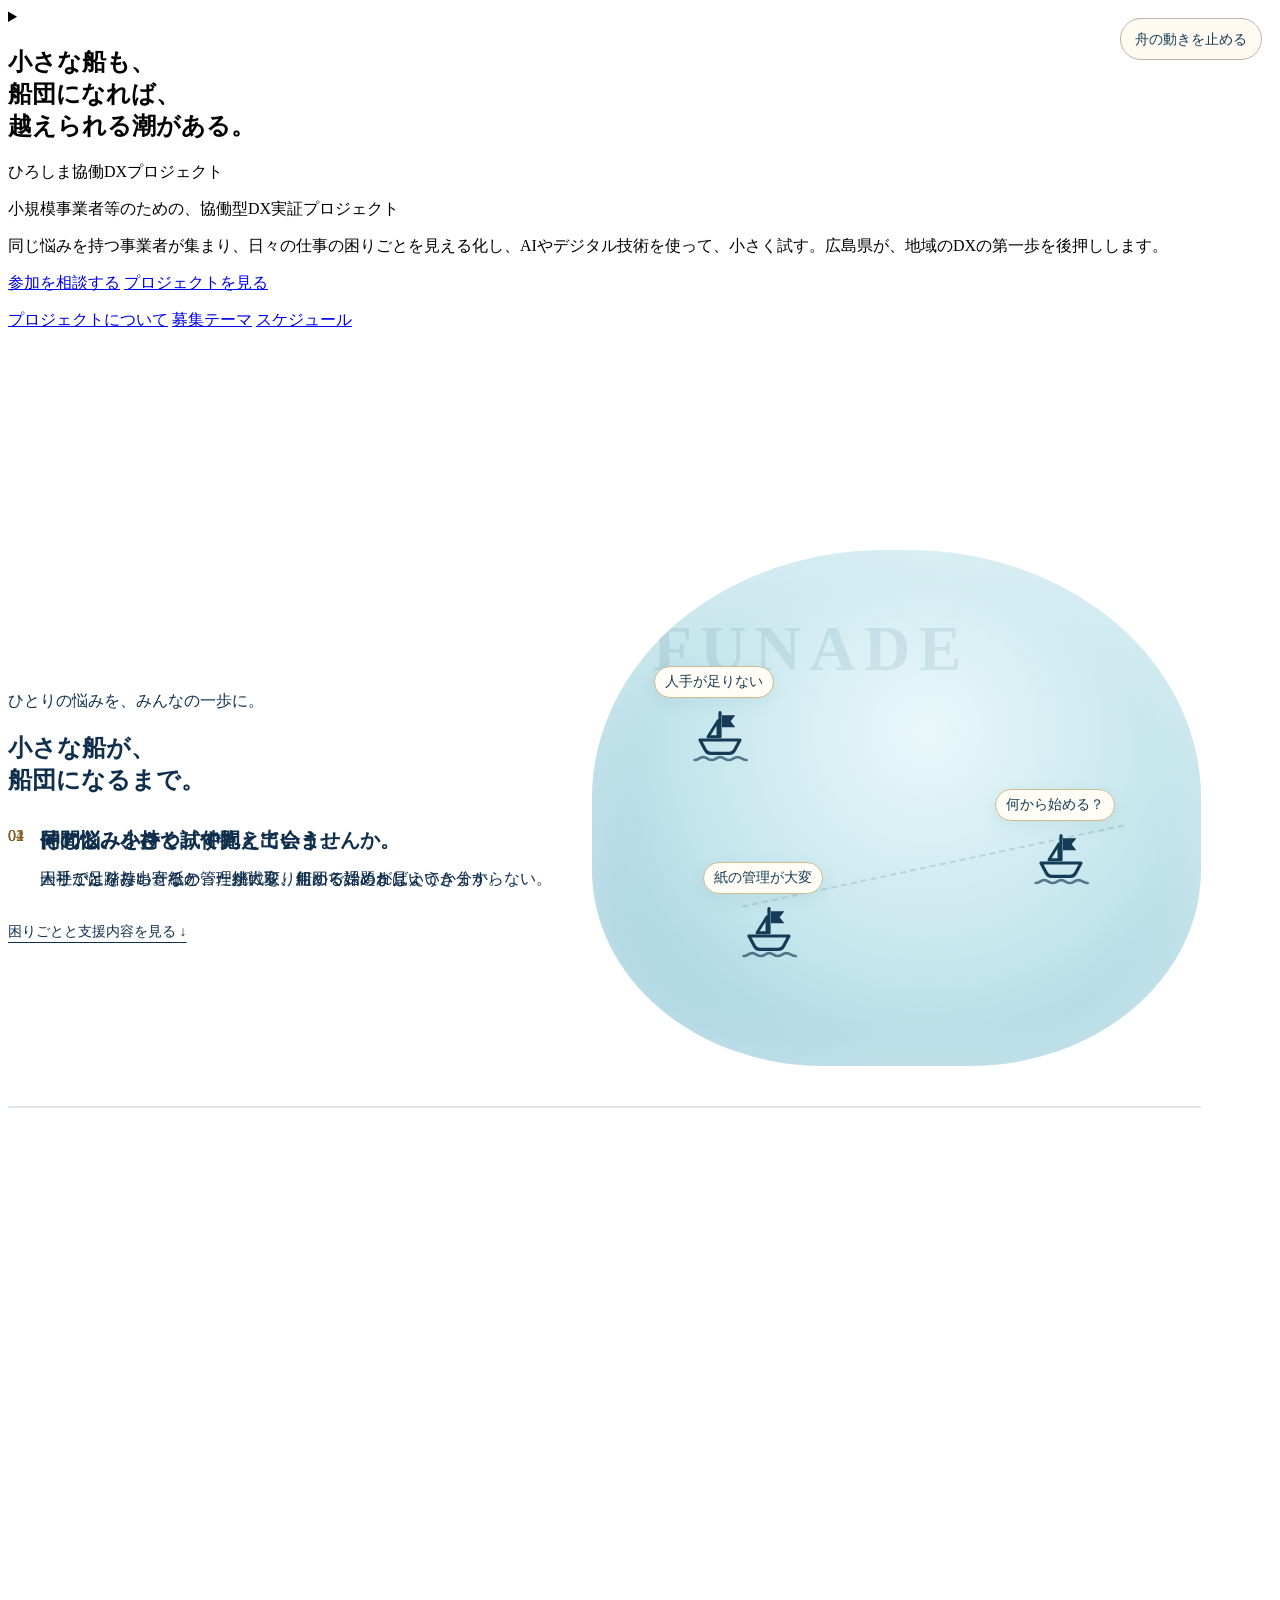
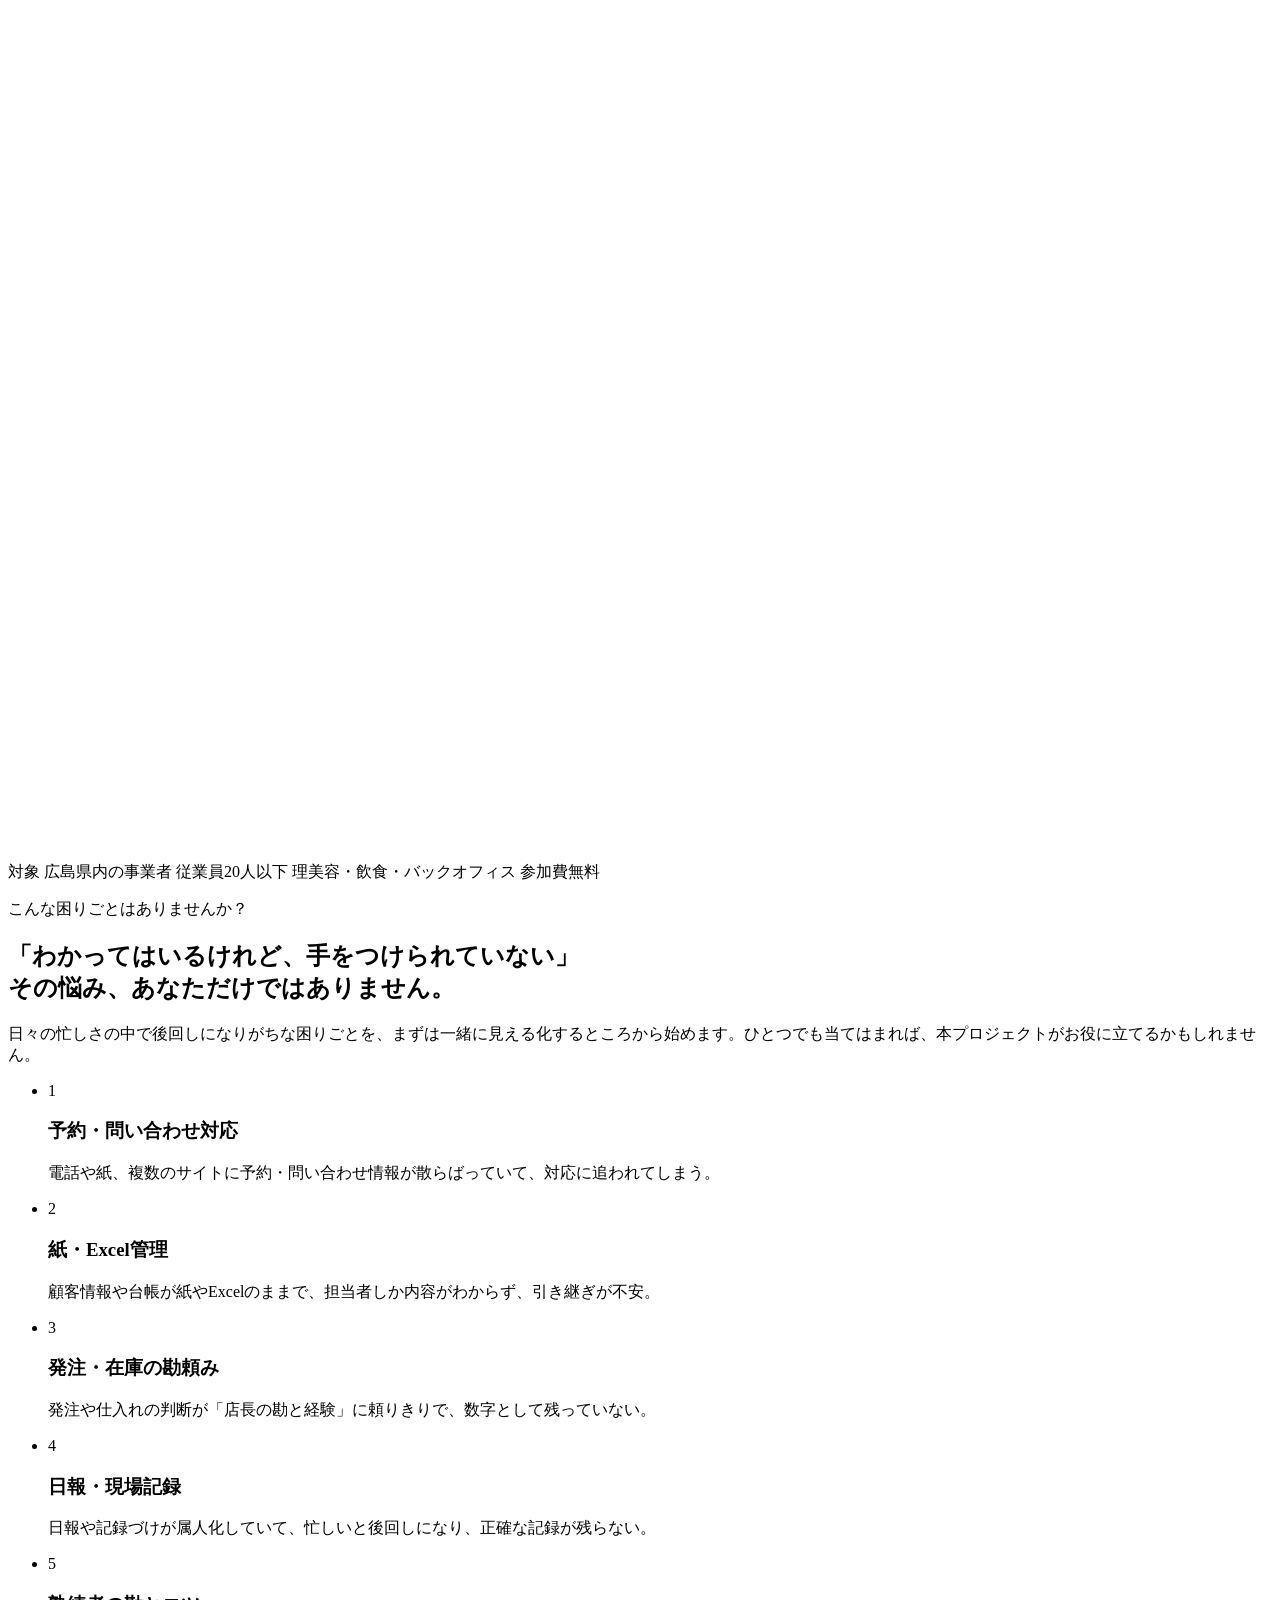
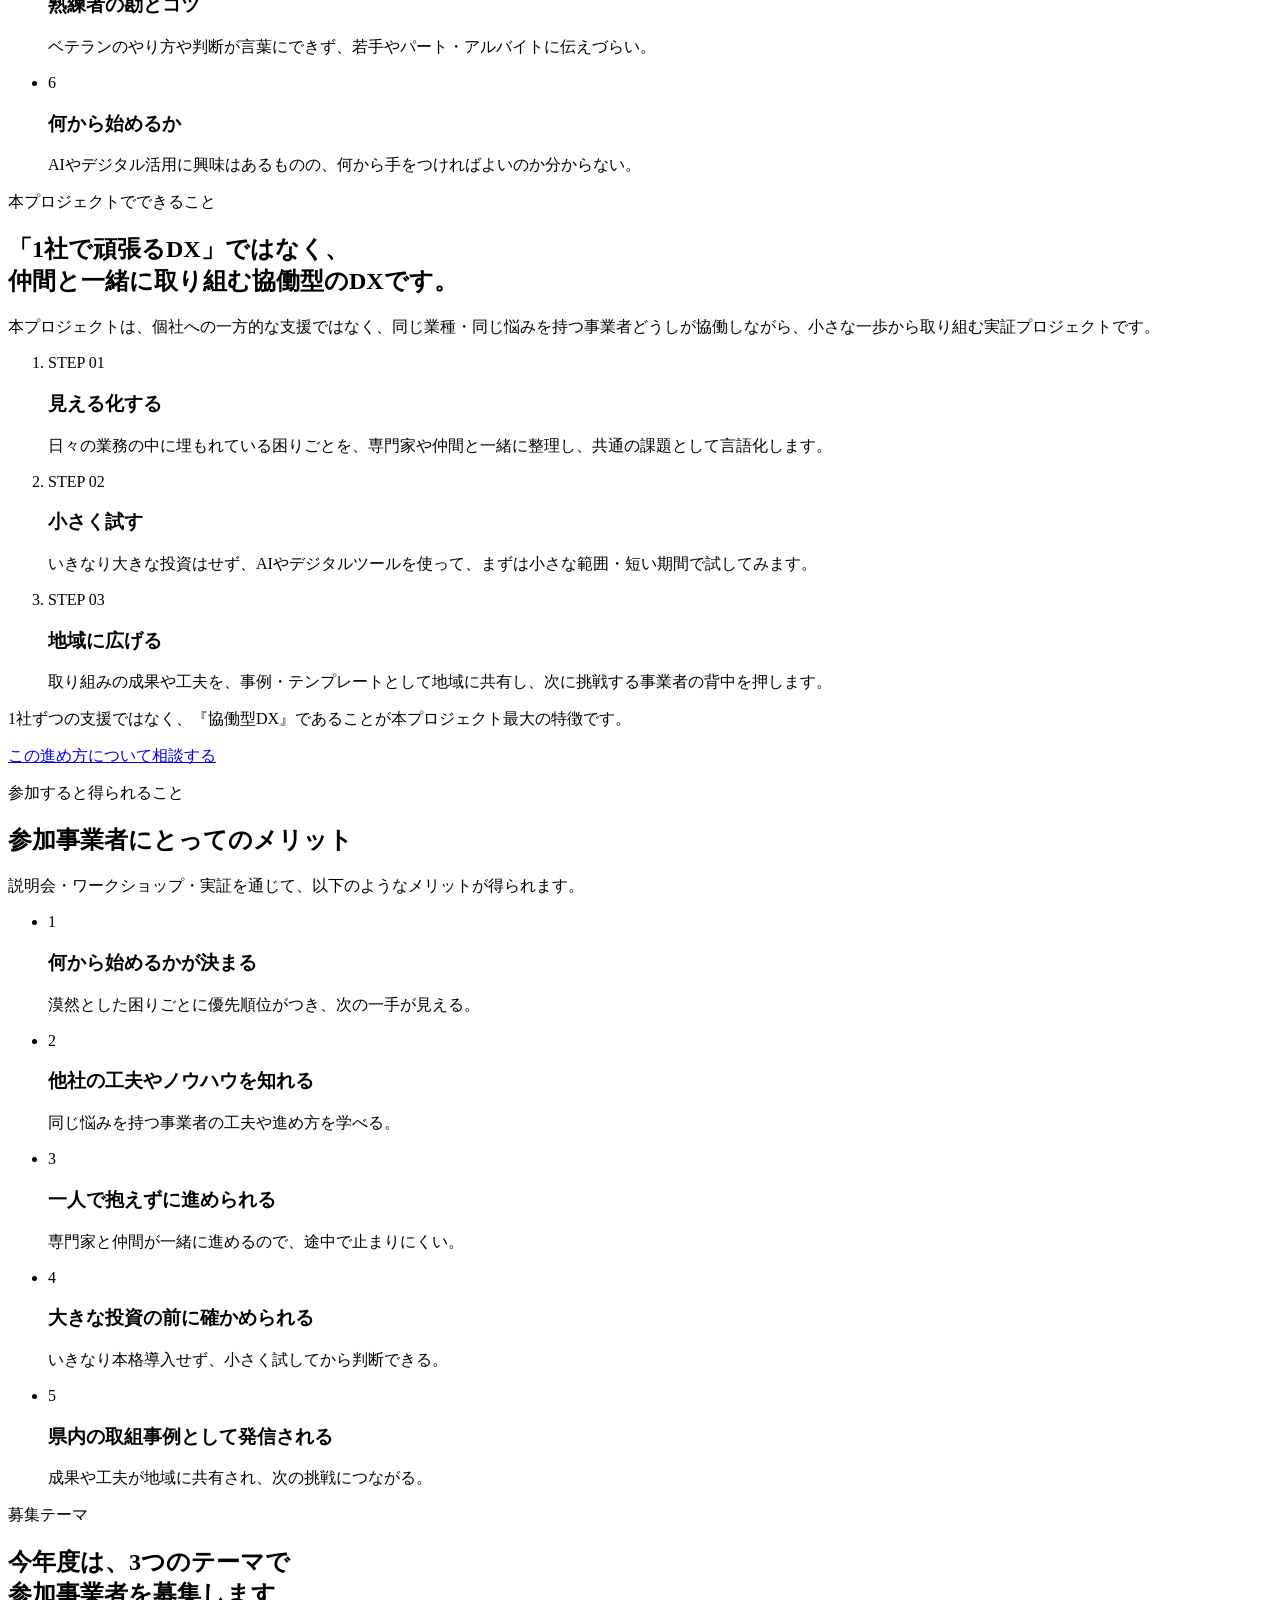
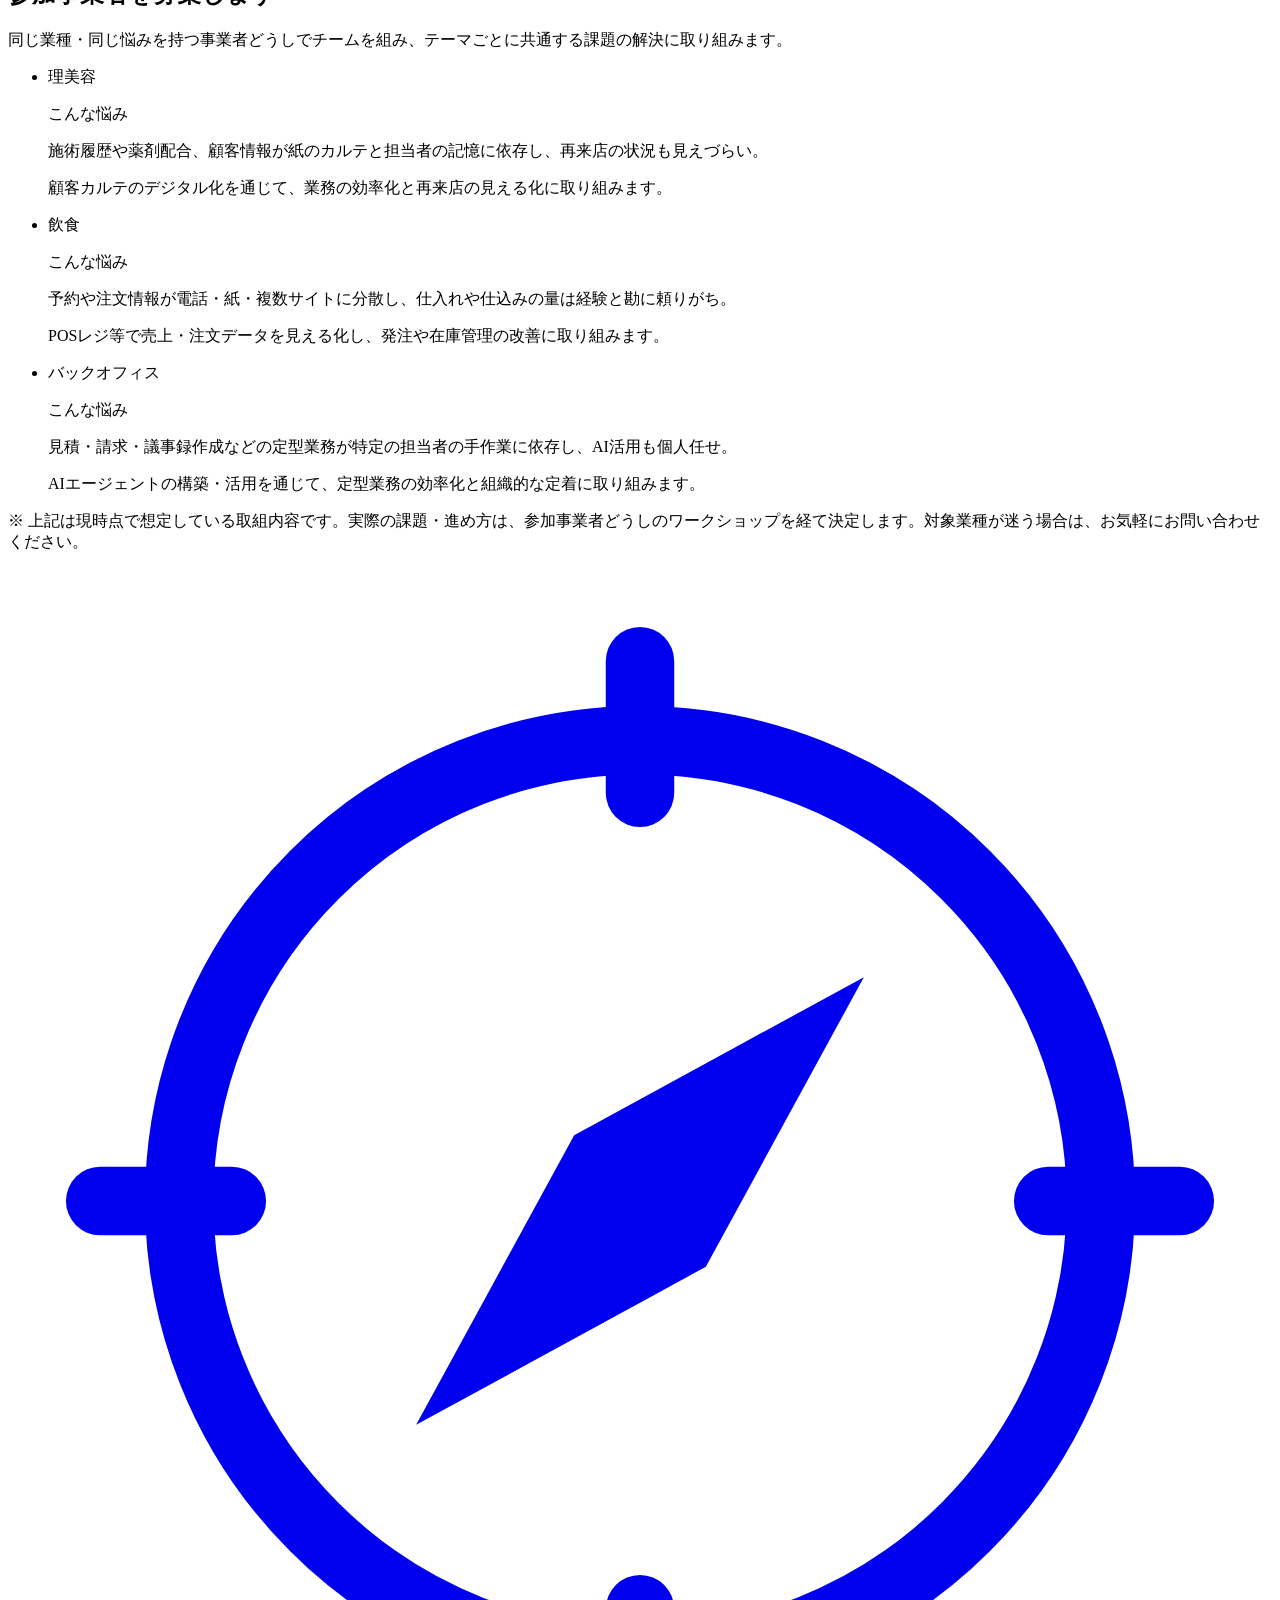
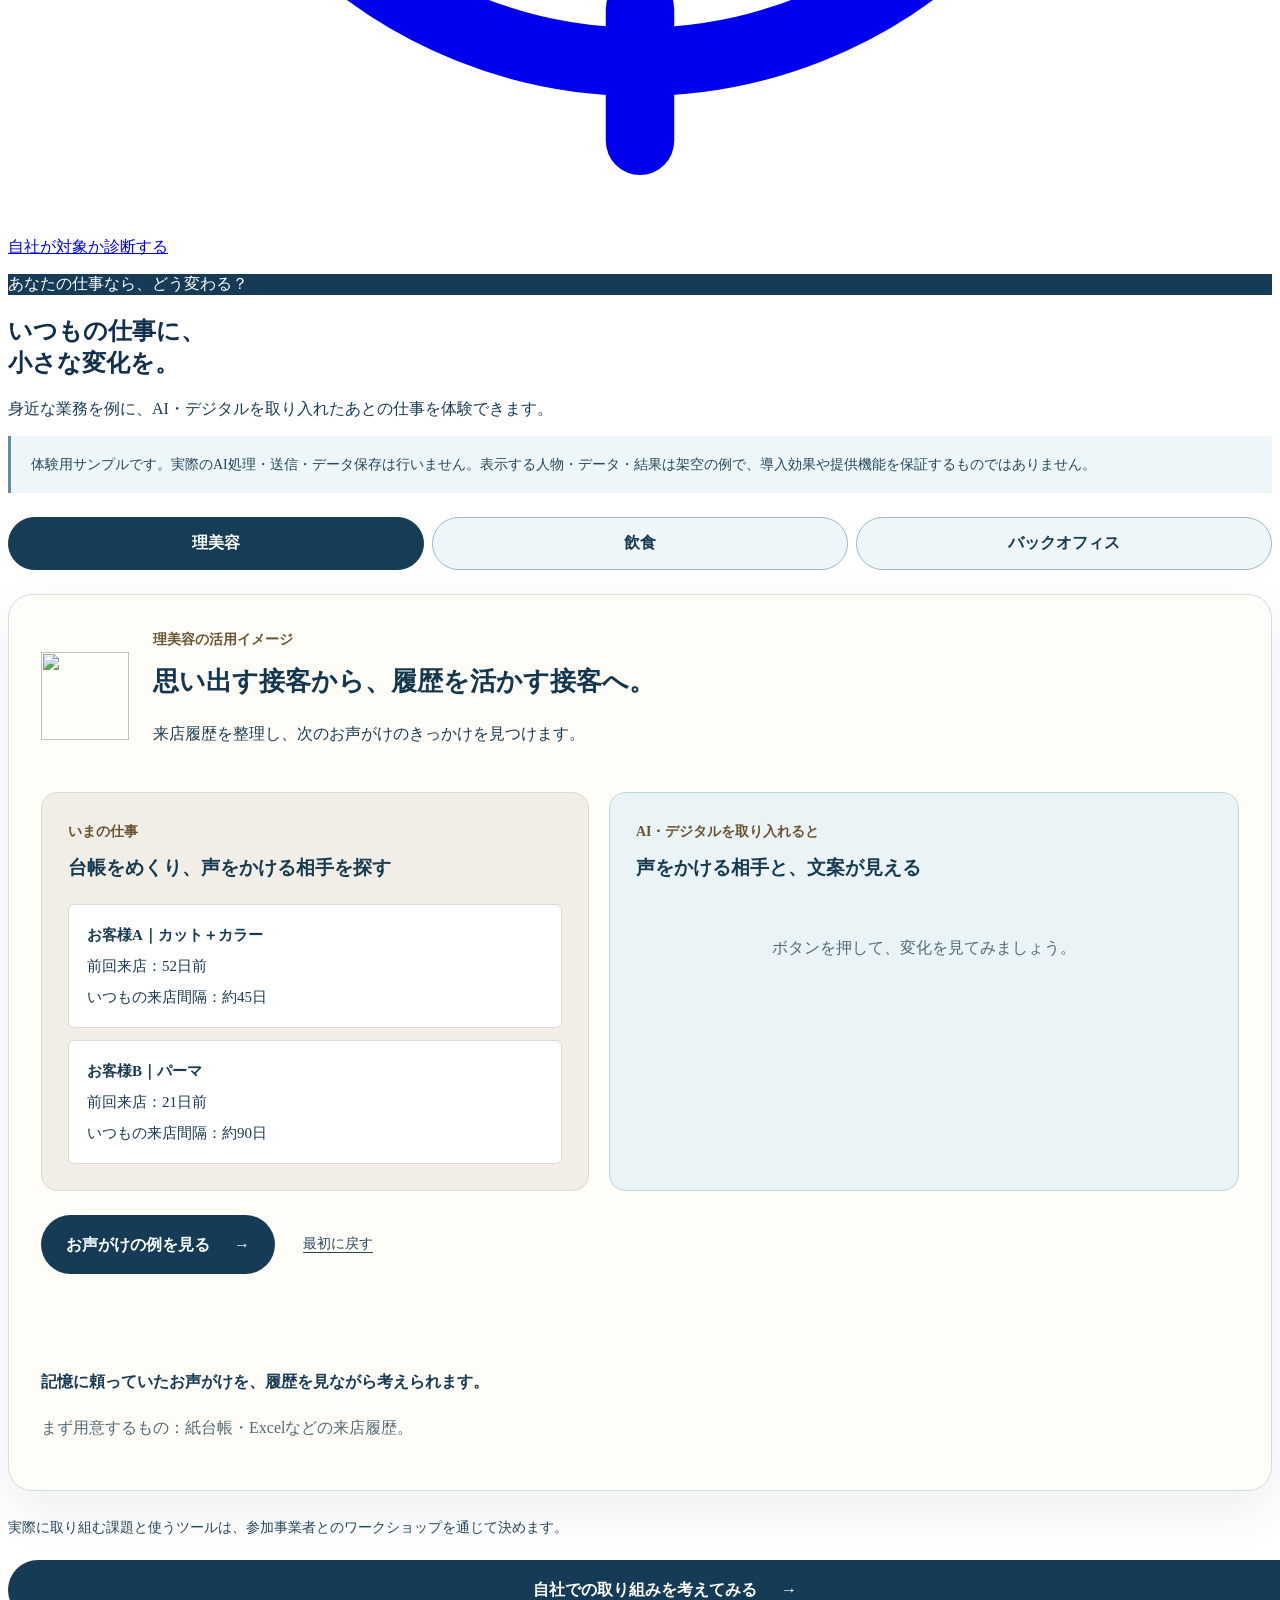
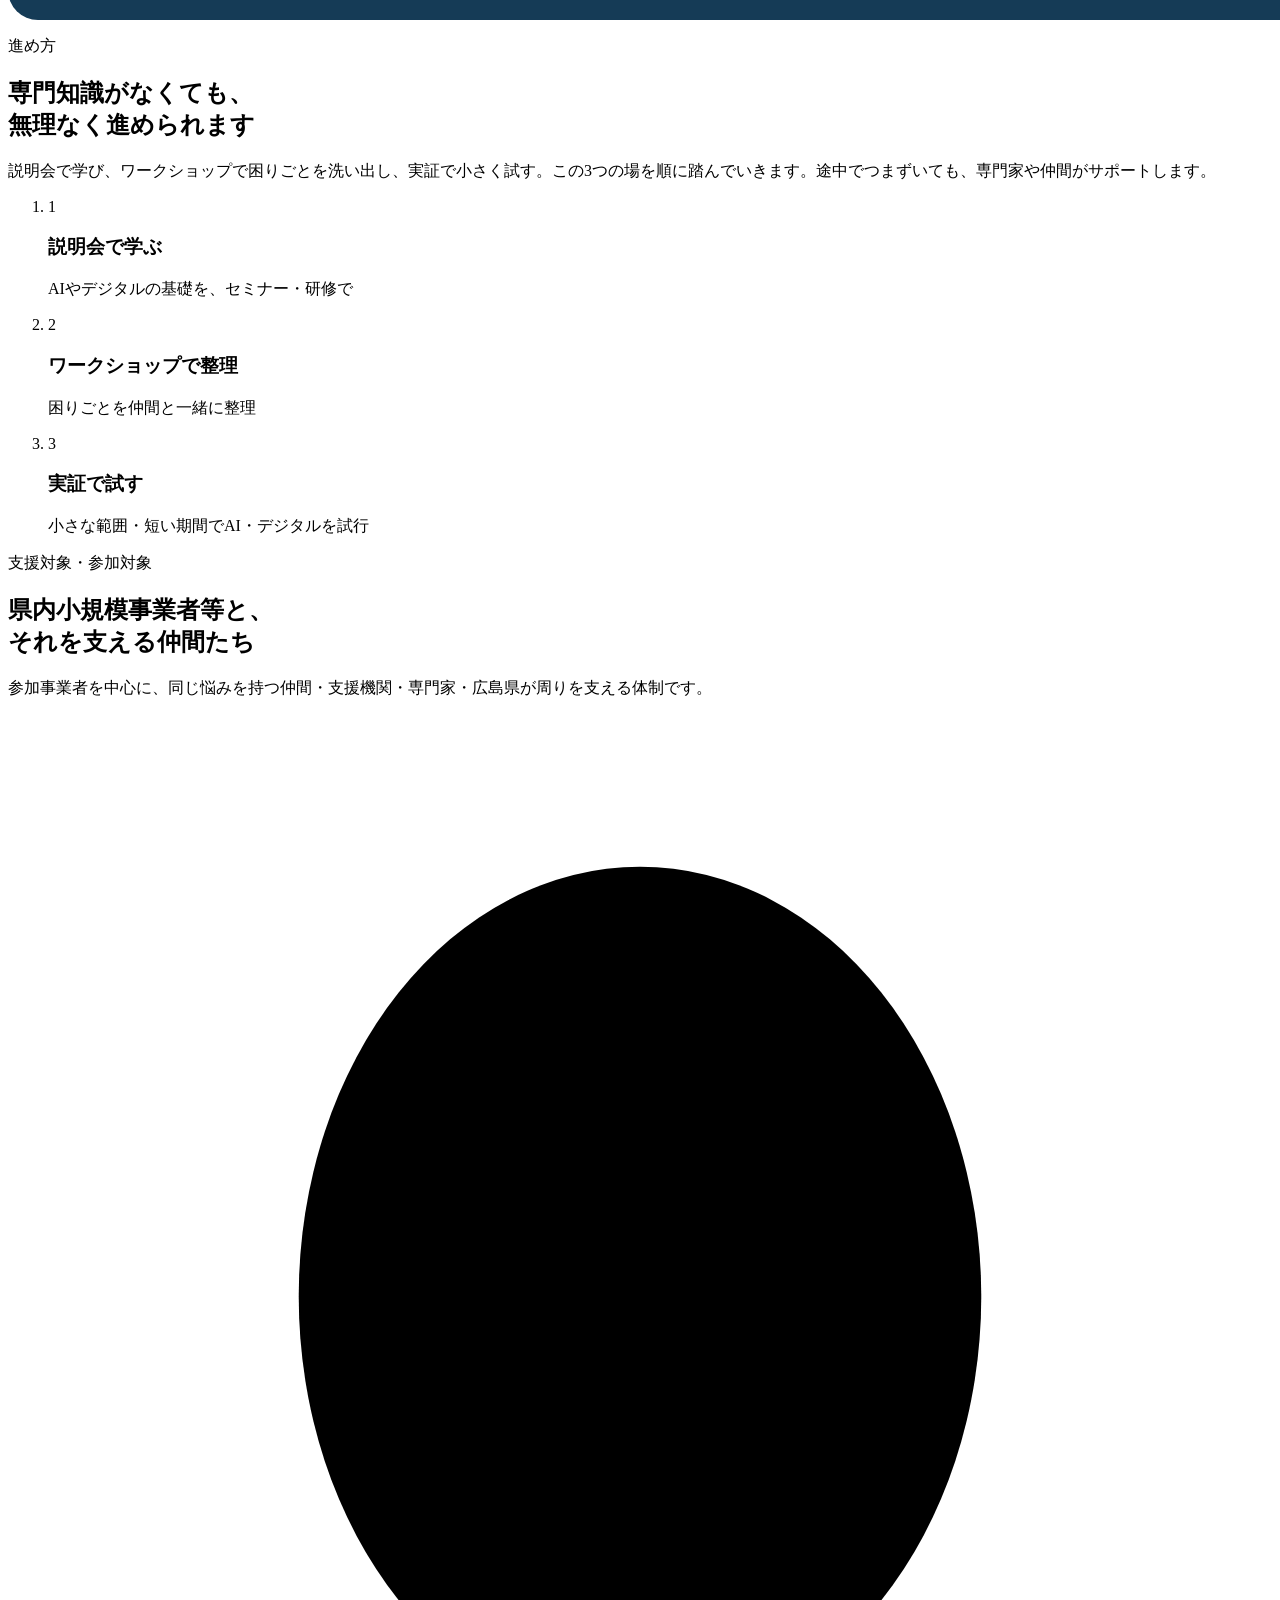
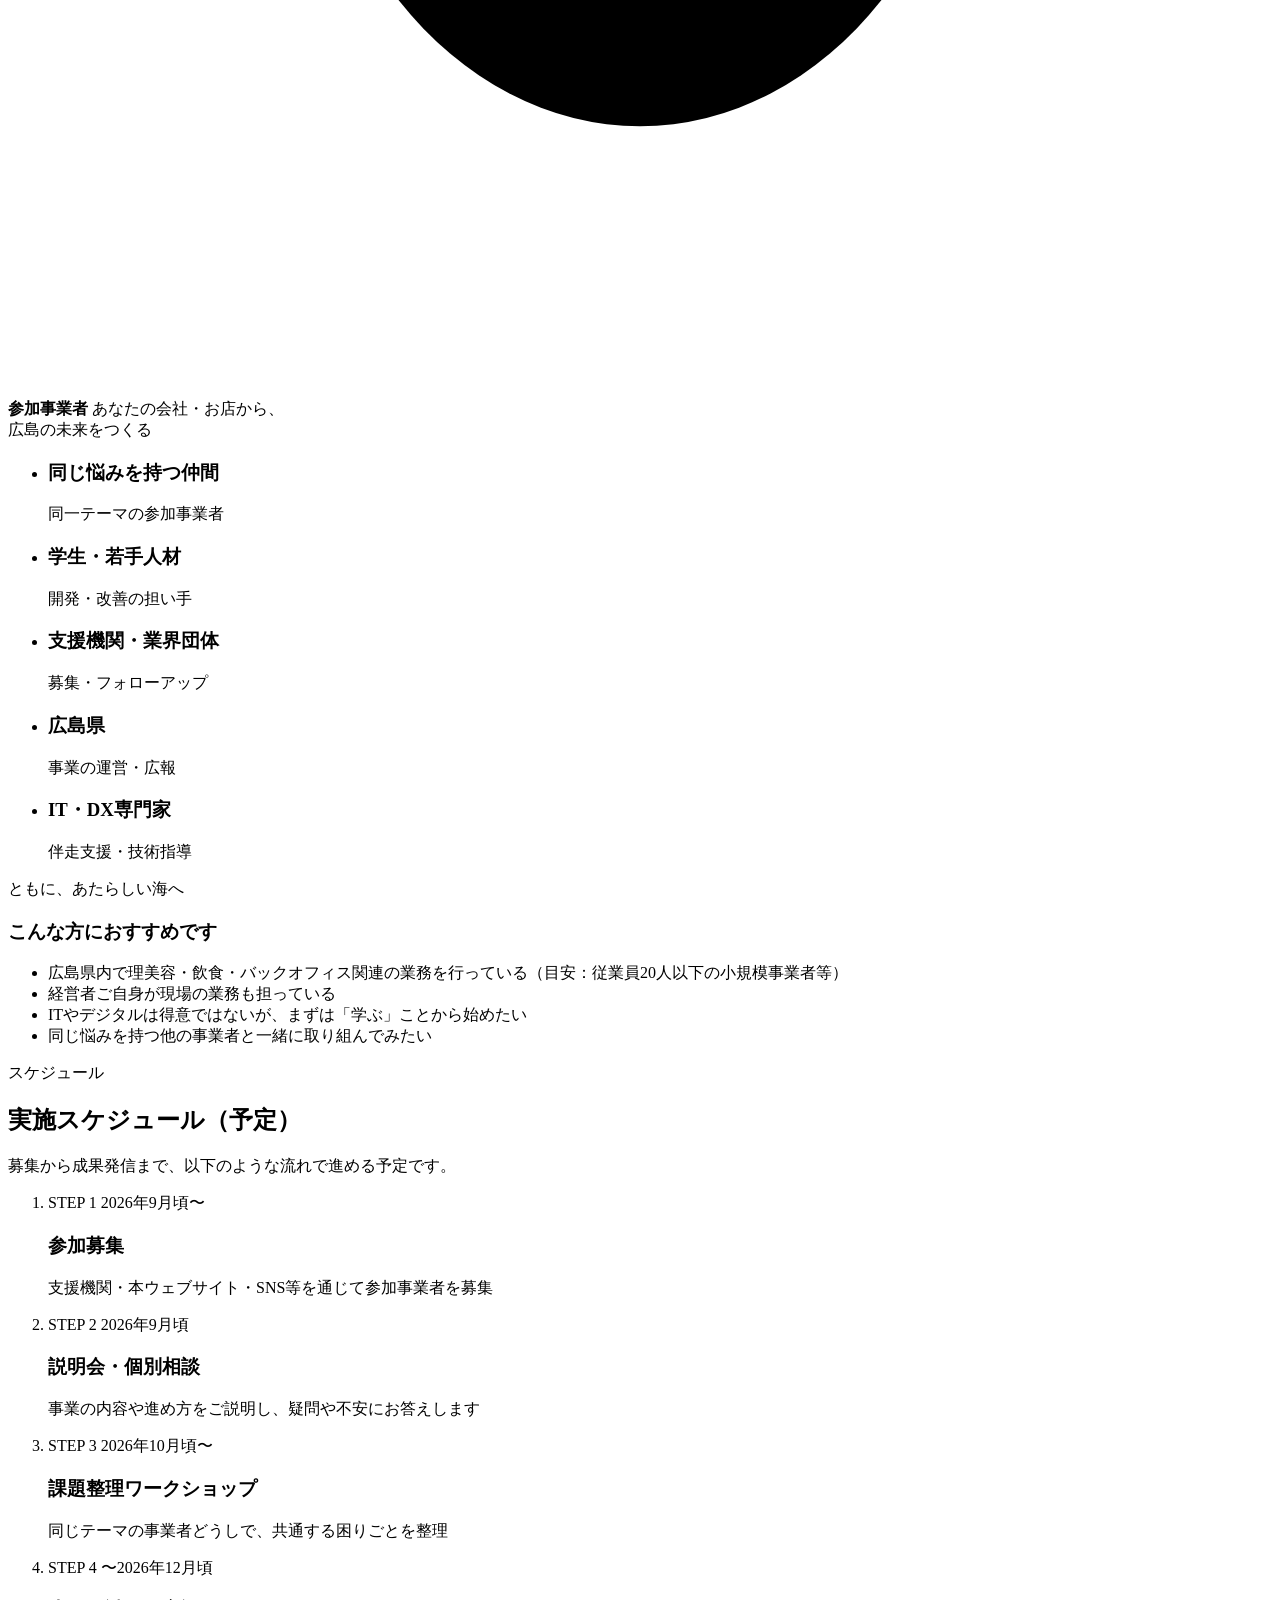
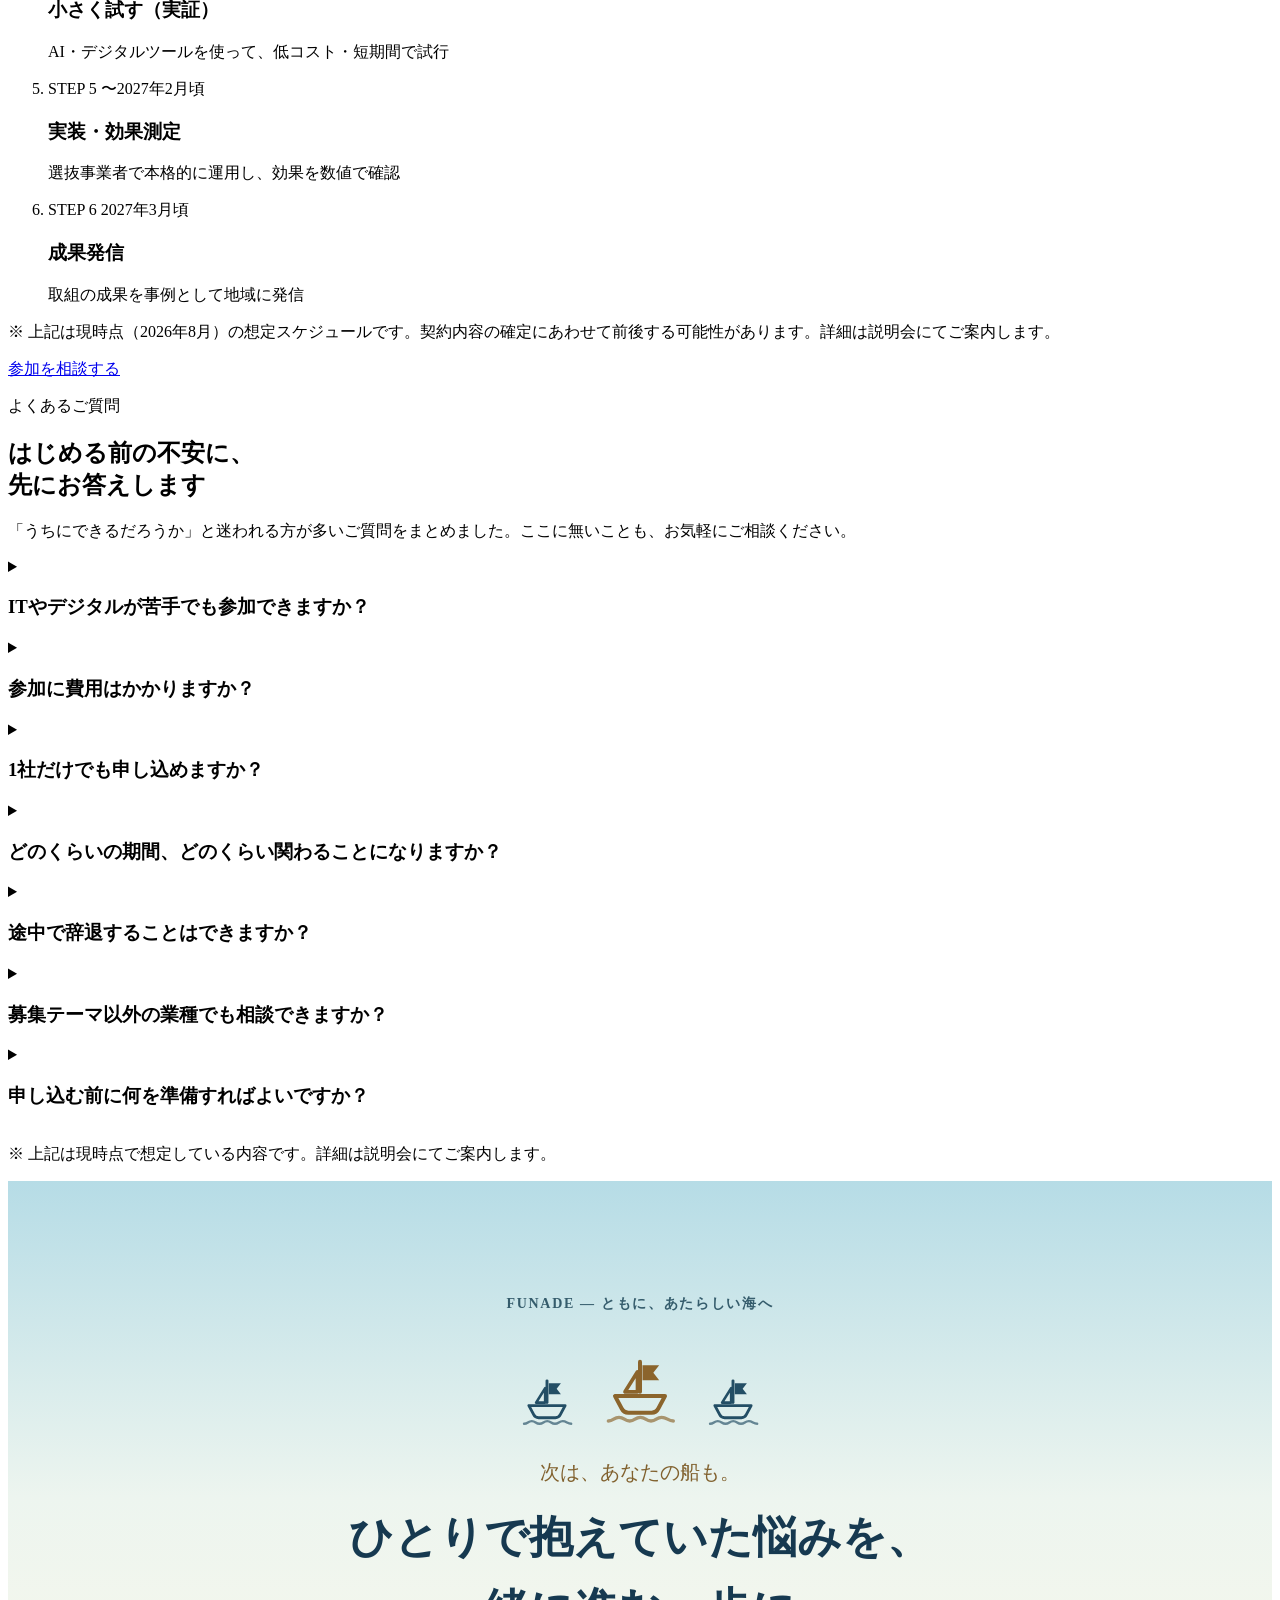
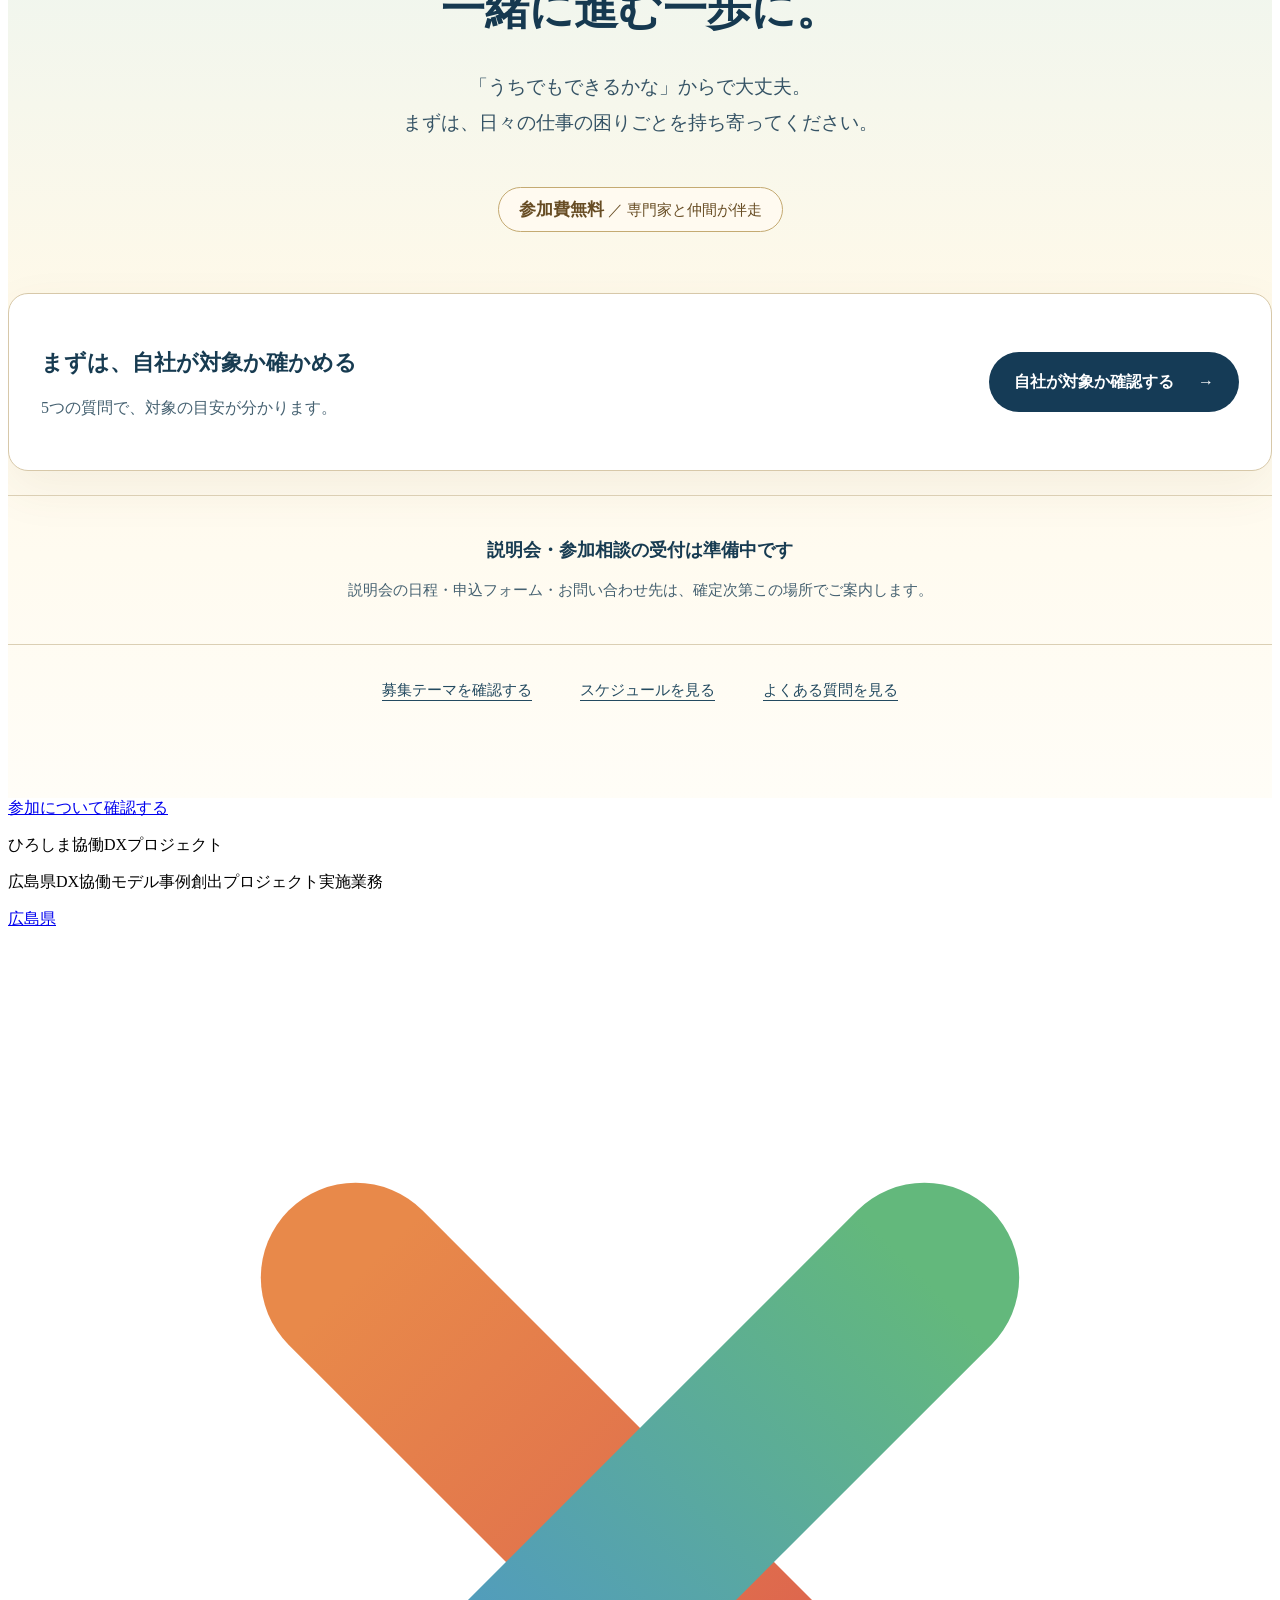
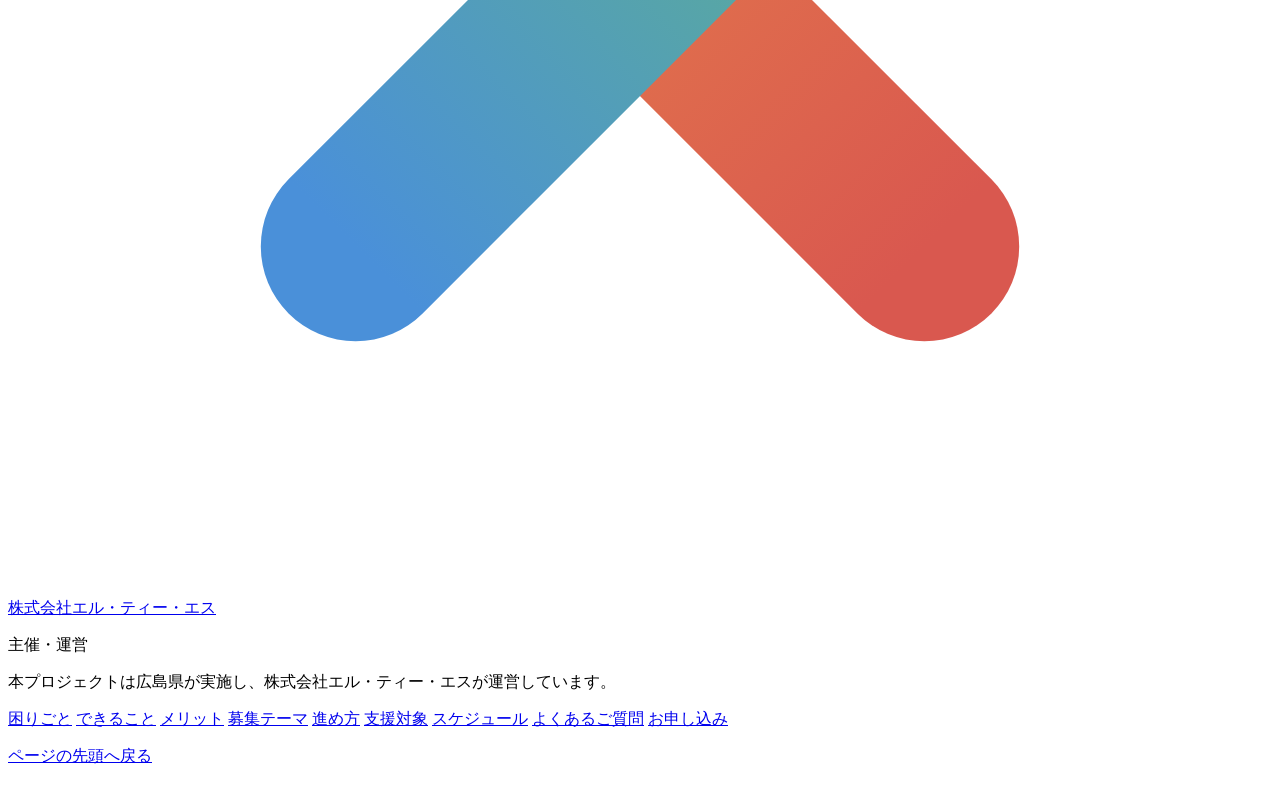
==== commit 2088657b: "Replace test hero distortion with supplied clean sea and gently animated boat images" ====
--- a/test/index.html
+++ b/test/index.html
@@ -159,6 +159,25 @@
  .dx-panel{padding:20px 16px;border-radius:18px}.dx-panel-intro{align-items:flex-start;gap:12px}.dx-panel-intro img{width:54px;height:54px}.dx-panel-intro h3{font-size:21px}.dx-comparison{grid-template-columns:1fr}.dx-before,.dx-after{padding:20px 16px}.dx-switches{gap:6px}.dx-switches button{min-width:0;padding:13px 8px;font-size:14px}.dx-run{width:100%;gap:12px;padding:15px}.dx-table-wrap th,.dx-table-wrap td{padding:10px 6px}.harbor-action{flex-direction:column;align-items:stretch;padding:24px}.harbor-button{width:100%;gap:14px}.harbor-action h3{font-size:20px}#entry.harbor-entry{padding:70px 0 64px}.harbor-lead{font-size:17px}.harbor-free span{display:block}.harbor-links{gap:4px 16px}.harbor-kicker{font-size:14px;letter-spacing:.03em}
 }
 </style>
+<style id="hero-boat-motion-style">
+/* Supplied transparent boats share the clean background's cover coordinates. */
+.hero-art{overflow:hidden}
+.hero-art.fleet-ready{background-image:var(--fleet-background)}
+.hero-fleet-frame{position:absolute;pointer-events:none;visibility:hidden}
+.fleet-ready .hero-fleet-frame{visibility:visible}
+.hero-fleet-boat{position:absolute;transform:translate(-50%,-100%)}
+.hero-fleet-bob{animation:fleet-heave var(--heave-time,8s) ease-in-out var(--phase,0s) infinite}
+.hero-fleet-boat img{display:block;width:100%;height:auto;transform-origin:50% 88%;animation:fleet-roll var(--roll-time,11s) ease-in-out var(--phase,0s) infinite}
+@keyframes fleet-heave{0%,100%{transform:translateY(var(--lift,2px))}50%{transform:translateY(calc(-1 * var(--lift,2px)))}}
+@keyframes fleet-roll{0%,100%{transform:rotate(var(--roll,.5deg))}50%{transform:rotate(calc(-1 * var(--roll,.5deg)))}}
+.fleet-paused .hero-fleet-bob,.fleet-paused .hero-fleet-boat img{animation-play-state:paused}
+.is-night .hero-fleet-boat img{filter:brightness(.78) saturate(.85)}
+.hero-motion-toggle{position:absolute;right:18px;top:18px;z-index:3;background:#fffaf0ed;border:1px solid #b7b5a5;border-radius:999px;padding:9px 14px;color:#193d54;font:inherit;font-size:14px;line-height:1.5;cursor:pointer;min-height:42px}
+.hero-motion-toggle[hidden]{display:none}
+.hero-motion-toggle:focus-visible{outline:3px solid #946d2c;outline-offset:4px}
+@media(max-width:767px){.hero-motion-toggle{top:8px;right:10px;padding:7px 12px}}
+@media(prefers-reduced-motion:reduce){.hero-fleet-bob,.hero-fleet-boat img{animation:none!important}.hero-motion-toggle{display:none!important}}
+</style>
 </head>
 <body>
 
@@ -1117,6 +1136,88 @@
  });
 })();
 </script>
+<script id="hero-boat-motion">
+/* Rigid image layers: no canvas, displacement, or deformation of the painting. */
+(function(){
+ 'use strict';
+ var art=document.querySelector('.hero-art'),hero=document.getElementById('hero');
+ if(!art||!hero)return;
+ var tall=matchMedia('(max-aspect-ratio:13/10) and (max-width:1099px), (max-width:767px)');
+ var reduce=matchMedia('(prefers-reduced-motion:reduce)');
+ var frame=document.createElement('div');frame.className='hero-fleet-frame';art.appendChild(frame);
+ var toggle=document.createElement('button');toggle.type='button';toggle.className='hero-motion-toggle';toggle.hidden=true;toggle.setAttribute('aria-pressed','false');toggle.textContent='舟の動きを止める';hero.appendChild(toggle);
+ // [asset, centre x, hull bottom y, width], normalized to the source artwork.
+ var wide=[
+  [1,.644,.402,.013],[2,.673,.406,.014],[3,.700,.395,.013],
+  [4,.729,.405,.015],[5,.758,.397,.014],[6,.786,.406,.015],[7,.816,.402,.015],
+  [4,.556,.514,.032],[5,.607,.478,.024],[6,.680,.456,.023],
+  [7,.755,.480,.028],[1,.830,.457,.026],[2,.885,.478,.031],
+  [3,.645,.617,.043],[4,.721,.595,.039],[5,.802,.610,.045],
+  [7,.574,.807,.115],[2,.887,.790,.135],[1,.755,.976,.170]
+ ];
+ var portrait=[
+  [2,.535,.718,.035],[3,.669,.719,.039],[5,.810,.723,.040],
+  [4,.565,.784,.078],[6,.774,.778,.078],
+  [7,.570,.880,.130],[2,.863,.864,.132],[1,.732,.981,.216]
+ ];
+ var paused=false,visible=true,ready=false,version=0,current='';
+ var cache=new Map();
+ function load(url){
+  if(!cache.has(url))cache.set(url,new Promise(function(resolve,reject){var img=new Image();img.onload=function(){resolve(img);};img.onerror=function(){cache.delete(url);reject(Error('Image unavailable'));};img.src=url;}));
+  return cache.get(url);
+ }
+ function playback(){
+  art.classList.toggle('fleet-paused',paused||!visible||document.hidden||reduce.matches);
+  toggle.hidden=!ready||reduce.matches;
+ }
+ toggle.addEventListener('click',function(){paused=!paused;toggle.setAttribute('aria-pressed',String(paused));toggle.textContent=paused?'舟の動きを再生':'舟の動きを止める';playback();});
+ function position(){
+  var iw=tall.matches?941:1672,ih=tall.matches?1672:941;
+  var w=art.clientWidth,h=art.clientHeight,scale=Math.max(w/iw,h/ih);
+  frame.style.width=iw*scale+'px';frame.style.height=ih*scale+'px';
+  frame.style.left=(w-iw*scale)*.5+'px';frame.style.top=(h-ih*scale)*(tall.matches?1:.28)+'px';
+ }
+ function populate(){
+  frame.replaceChildren();
+  (tall.matches?portrait:wide).forEach(function(b,i){
+   var slot=document.createElement('div');slot.className='hero-fleet-boat';
+   slot.style.left=b[1]*100+'%';slot.style.top=b[2]*100+'%';slot.style.width=b[3]*100+'%';
+   var near=b[3]>.10,mid=b[3]>.03;
+   slot.style.setProperty('--lift',(near?2.2:mid?1.1:.35)+'px');
+   slot.style.setProperty('--roll',(near?.45:mid?.35:.2)+'deg');
+   slot.style.setProperty('--heave-time',(7.8+(i%5)*.73)+'s');
+   slot.style.setProperty('--roll-time',(10.6+(i%4)*.91)+'s');
+   slot.style.setProperty('--phase',(-i*1.73-2.6)+'s');
+   var bob=document.createElement('div');bob.className='hero-fleet-bob';
+   var img=document.createElement('img');img.src='boat-assets/boat-'+b[0]+'.webp';img.alt='';img.width=600;img.height=800;img.draggable=false;
+   bob.appendChild(img);slot.appendChild(bob);frame.appendChild(slot);
+  });
+ }
+ function sync(){
+  position();
+  var night=document.documentElement.classList.contains('is-night');
+  // No clean landscape night source was supplied. Preserve that original still
+  // scene instead of placing a second set of boats over its painted-in fleet.
+  var key=night&&!tall.matches?'original-night':tall.matches?(night?'sea-night-tall':'sea-tall'):'sea-wide';
+  if(key===current)return;
+  current=key;var token=++version;ready=false;art.classList.remove('fleet-ready');playback();
+  if(key==='original-night')return;
+  var background='boat-assets/'+key+'.webp';
+  Promise.all([load(background)].concat([1,2,3,4,5,6,7].map(function(i){return load('boat-assets/boat-'+i+'.webp');}))).then(function(){
+   if(token!==version)return;
+   populate();position();art.style.setProperty('--fleet-background','url("'+background+'")');
+   art.classList.add('fleet-ready');ready=true;playback();
+  }).catch(function(){if(token===version){current='';ready=false;playback();}});
+ }
+ if('ResizeObserver' in window)new ResizeObserver(position).observe(art);
+ else window.addEventListener('resize',position);
+ new MutationObserver(sync).observe(document.documentElement,{attributes:true,attributeFilter:['class']});
+ if('IntersectionObserver' in window)new IntersectionObserver(function(entries){visible=entries[0].isIntersecting;playback();}).observe(hero);
+ document.addEventListener('visibilitychange',playback);
+ tall.addEventListener('change',sync);reduce.addEventListener('change',playback);
+ sync();
+})();
+</script>
 </body>
 </html>
 
